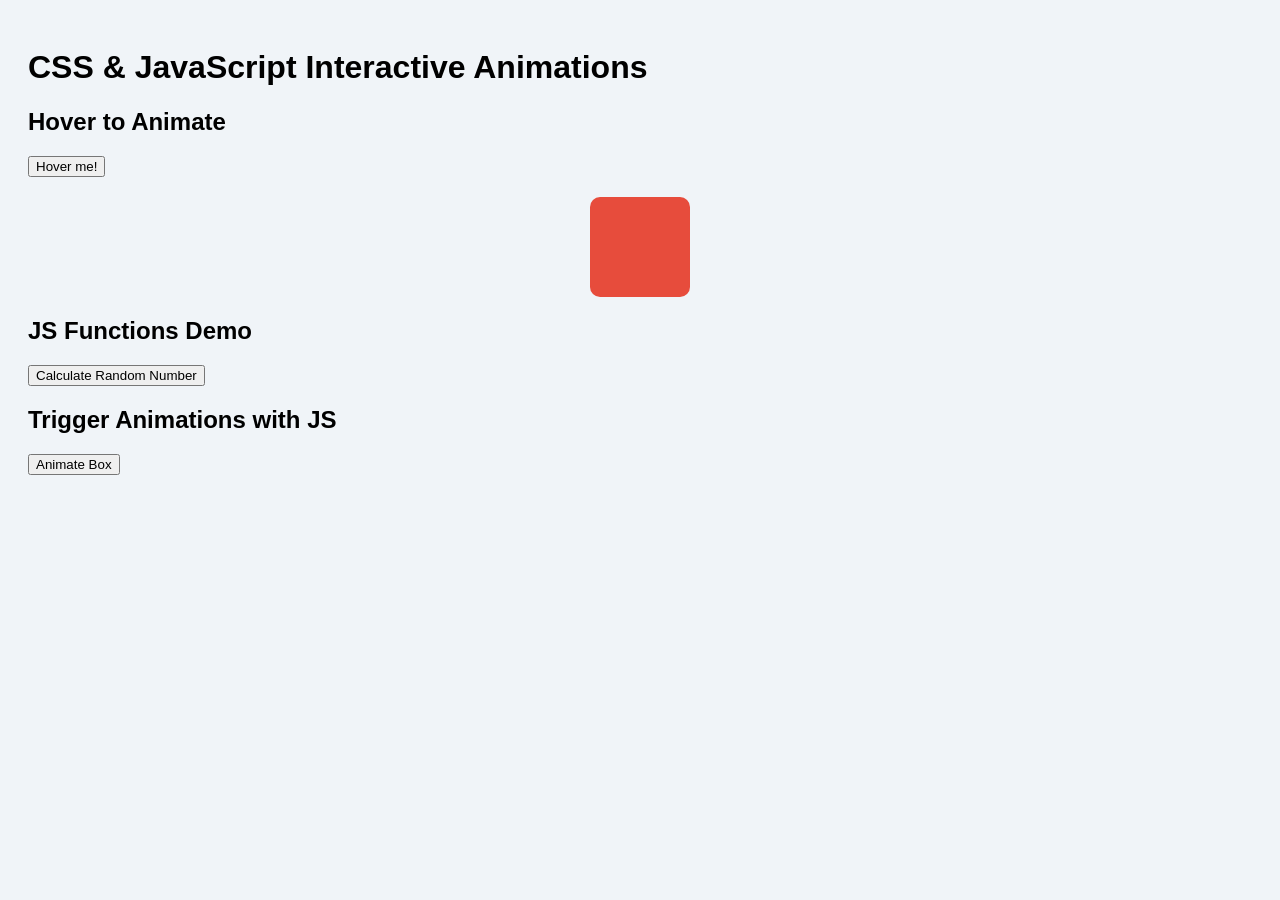
==== index.html @ e80124d9 "Create index.html" ====
<!DOCTYPE html>
<html lang="en">
<head>
    <meta charset="UTF-8">
    <meta name="viewport" content="width=device-width, initial-scale=1.0">
    <title>Interactive Animations</title>
    <link rel="stylesheet" href="styles.css">
</head>
<body>
    <h1>CSS & JavaScript Interactive Animations</h1>

    <!-- Part 1: CSS Transitions -->
    <section id="transitions">
        <h2>Hover to Animate</h2>
        <button class="animate-btn">Hover me!</button>
        <div class="box"></div>
    </section>

    <!-- Part 2: JavaScript Functions -->
    <section id="js-functions">
        <h2>JS Functions Demo</h2>
        <button id="calcBtn">Calculate Random Number</button>
        <p id="calcResult"></p>
    </section>

    <!-- Part 3: Trigger CSS Animations with JS -->
    <section id="js-css">
        <h2>Trigger Animations with JS</h2>
        <button id="animateBoxBtn">Animate Box</button>
        <div class="animated-box"></div>
    </section>

    <script src="script.js"></script>
</body>
</html>
---- styles.css ----
/* ===== General Styles ===== */
body {
  font-family: Arial, sans-serif;
  background: #f0f4f8;
  padding: 20px;
}

.container {
  max-width: 700px;
  margin: auto;
  text-align: center;
}

/* ===== Button Hover ===== */
.btn {
  padding: 12px 25px;
  border: none;
  border-radius: 8px;
  background-color: #4a90e2;
  color: white;
  font-size: 16px;
  cursor: pointer;
  transition: transform 0.3s ease, background-color 0.3s ease;
}

.btn:hover {
  background-color: #357ab8;
  transform: scale(1.1);
}

/* =====Box Animation===== */
.box {
  width: 100px;
  height: 100px;
  background-color: #e74c3c;
  margin: 20px auto;
  border-radius: 10px;
  transition: transform 0.5s ease, background-color 0.5s ease;
}

.box.animate {
  transform: translateY(-50px) rotate(20deg);
  background-color: #27ae60;
}

/* =====Card Flip Animation ===== */
.card {
  width: 150px;
  height: 200px;
  perspective: 1000px;
  margin: 20px auto;
  cursor: pointer;
}

.card-front,
.card-back {
  width: 100%;
  height: 100%;
  border-radius: 10px;
  position: absolute;
  backface-visibility: hidden;
  display: flex;
  align-items: center;
  justify-content: center;
  font-size: 20px;
  color: white;
}

.card-front {
  background-color: #4a90e2;
}

.card-back {
  background-color: #f39c12;
  transform: rotateY(180deg);
}

.card.flipped .card-front {
  transform: rotateY(180deg);
}

.card.flipped .card-back {
  transform: rotateY(0deg);
}

.card,
.card div {
  transition: transform 0.6s ease;
}
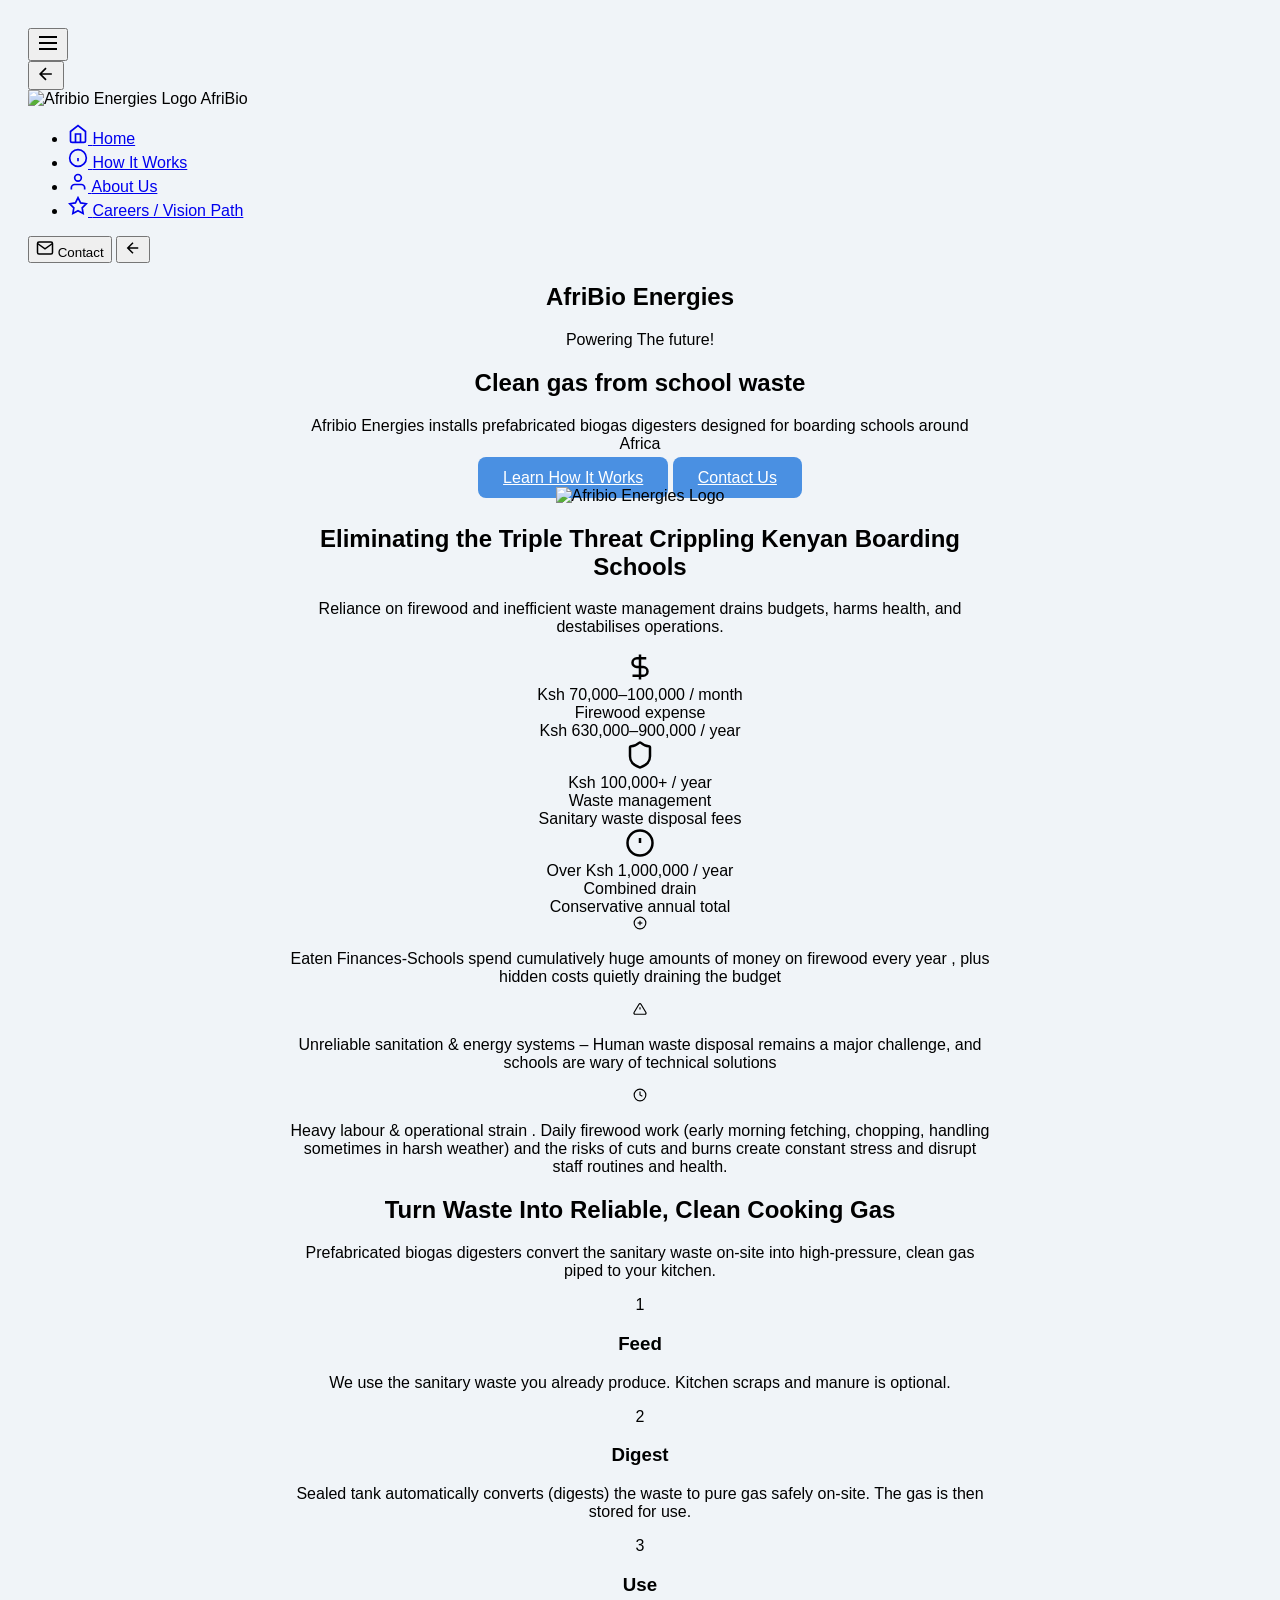
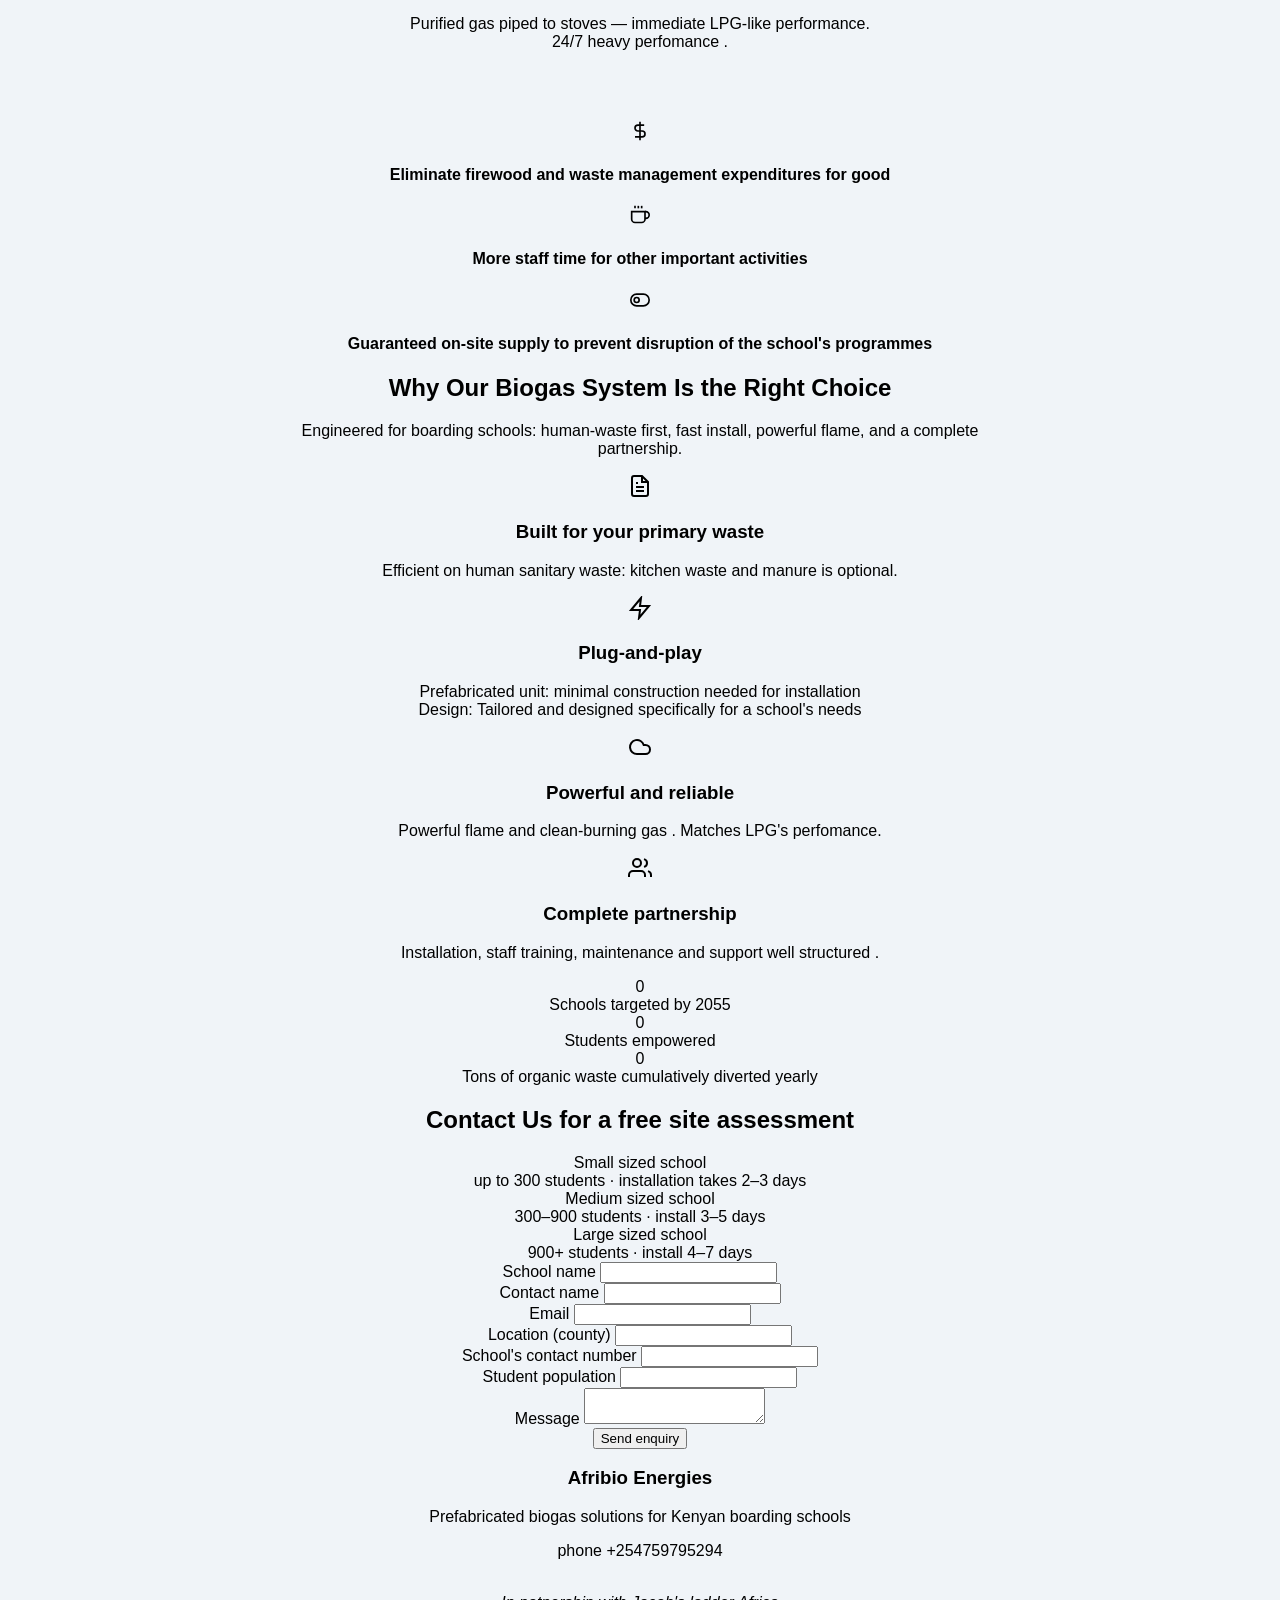
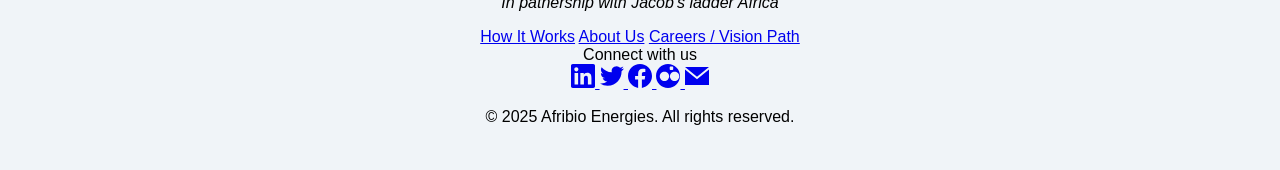
==== commit cc342d9e: "Create index.html index file" ====
--- a/index.html
+++ b/index.html
@@ -3,33 +3,522 @@
 <head>
     <meta charset="UTF-8">
     <meta name="viewport" content="width=device-width, initial-scale=1.0">
-    <title>Interactive Animations</title>
+    <title>Afribio Energies - Clean Gas from School Waste</title>
+    <link rel="preconnect" href="https://fonts.googleapis.com">
+    <link rel="preconnect" href="https://fonts.gstatic.com" crossorigin>
+    <link href="https://fonts.googleapis.com/css2?family=Inter:wght@400;500;600;700&display=swap" rel="stylesheet">
     <link rel="stylesheet" href="styles.css">
 </head>
 <body>
-    <h1>CSS & JavaScript Interactive Animations</h1>
-
-    <!-- Part 1: CSS Transitions -->
-    <section id="transitions">
-        <h2>Hover to Animate</h2>
-        <button class="animate-btn">Hover me!</button>
-        <div class="box"></div>
-    </section>
-
-    <!-- Part 2: JavaScript Functions -->
-    <section id="js-functions">
-        <h2>JS Functions Demo</h2>
-        <button id="calcBtn">Calculate Random Number</button>
-        <p id="calcResult"></p>
-    </section>
-
-    <!-- Part 3: Trigger CSS Animations with JS -->
-    <section id="js-css">
-        <h2>Trigger Animations with JS</h2>
-        <button id="animateBoxBtn">Animate Box</button>
-        <div class="animated-box"></div>
-    </section>
+    <!-- Navigation Overlay (Mobile) -->
+    <div class="nav-overlay" id="navOverlay"></div>
+
+    <!-- Mobile Menu Toggle -->
+    <button class="mobile-menu-toggle" id="mobileMenuToggle" aria-label="Toggle navigation">
+        <svg viewBox="0 0 24 24" width="24" height="24" stroke="currentColor" stroke-width="2" fill="none">
+            <path d="M3 12h18M3 6h18M3 18h18"></path>
+        </svg>
+    </button>
+
+    <!-- Left Navigation -->
+    <nav class="nav-container" id="navContainer">
+        <div class="nav-brand">
+            <button class="nav-toggle" id="navToggle" aria-label="Toggle navigation" aria-expanded="true">
+                <svg viewBox="0 0 24 24" width="20" height="20" stroke="currentColor" stroke-width="2" fill="none">
+                    <path d="M19 12H5M12 19l-7-7 7-7"></path>
+                </svg>
+            </button>
+            <div class="nav-logo">
+                <span><img src="logo.png" alt="Afribio Energies Logo"></span>
+                <span>AfriBio</span>
+            </div>
+        </div>
+
+        <ul class="nav-menu" role="menubar">
+            <li class="nav-item" role="none">
+                <a href="index.html" class="nav-link" role="menuitem" data-tooltip="Home">
+                    <svg viewBox="0 0 24 24" width="20" height="20" stroke="currentColor" stroke-width="2" fill="none">
+                        <path d="M3 9l9-7 9 7v11a2 2 0 0 1-2 2H5a2 2 0 0 1-2-2z"></path>
+                        <polyline points="9 22 9 12 15 12 15 22"></polyline>
+                    </svg>
+                    <span>Home</span>
+                </a>
+            </li>
+            <li class="nav-item" role="none">
+                <a href="Howitworks.html" class="nav-link" role="menuitem" data-tooltip="How It Works">
+                    <svg viewBox="0 0 24 24" width="20" height="20" stroke="currentColor" stroke-width="2" fill="none">
+                        <circle cx="12" cy="12" r="10"></circle>
+                        <line x1="12" y1="16" x2="12" y2="12"></line>
+                        <line x1="12" y1="8" x2="12.01" y2="8"></line>
+                    </svg>
+                    <span>How It Works</span>
+                </a>
+            </li>
+            <li class="nav-item" role="none">
+                <a href="about.html" class="nav-link" role="menuitem" data-tooltip="About Us">
+                    <svg viewBox="0 0 24 24" width="20" height="20" stroke="currentColor" stroke-width="2" fill="none">
+                        <path d="M20 21v-2a4 4 0 0 0-4-4H8a4 4 0 0 0-4 4v2"></path>
+                        <circle cx="12" cy="7" r="4"></circle>
+                    </svg>
+                    <span>About Us</span>
+                </a>
+            </li>
+            <li class="nav-item" role="none">
+                <a href="careers.html" class="nav-link" role="menuitem" data-tooltip="Careers / Vision Path">
+                    <svg viewBox="0 0 24 24" width="20" height="20" stroke="currentColor" stroke-width="2" fill="none">
+                        <polygon points="12 2 15.09 8.26 22 9.27 17 14.14 18.18 21.02 12 17.77 5.82 21.02 7 14.14 2 9.27 8.91 8.26 12 2"></polygon>
+                    </svg>
+                    <span>Careers / Vision Path</span>
+                </a>
+            </li>
+        </ul>
+
+        <div class="nav-footer">
+            <button class="nav-contact" aria-label="Contact">
+                <svg viewBox="0 0 24 24" width="18" height="18" stroke="currentColor" stroke-width="2" fill="none">
+                    <path d="M4 4h16c1.1 0 2 .9 2 2v12c0 1.1-.9 2-2 2H4c-1.1 0-2-.9-2-2V6c0-1.1.9-2 2-2z"></path>
+                    <polyline points="22,6 12,13 2,6"></polyline>
+                </svg>
+                <span>Contact</span>
+            </button>
+            <button class="nav-collapse" id="navCollapse" aria-label="Collapse navigation">
+                <svg viewBox="0 0 24 24" width="18" height="18" stroke="currentColor" stroke-width="2" fill="none">
+                    <path d="M19 12H5M12 19l-7-7 7-7"></path>
+                </svg>
+            </button>
+        </div>
+    </nav>
+
+    <!-- Main Content -->
+    <main class="main-content" id="mainContent">
+        <!-- Hero Section -->
+        <section class="hero" id="hero">
+            <div class="container">
+                <div class="hero-content">
+                    <div class="hero-text">
+                        <h1>AfriBio Energies</h1>
+                        <p class="hero-subhead">Powering The future!</p>
+                        <h2>Clean gas from school waste</h2>
+                        <p class="hero-subhead">Afribio Energies installs prefabricated biogas digesters designed for boarding schools around Africa </p>
+                        <div class="cta-buttons">
+                            <a href="Howitworks.html" class="btn btn-primary">Learn How It Works</a>
+                            <a href="#contact" class="btn btn-secondary">Contact Us</a>
+                        </div>
+                    </div>
+                    <div class="hero-visual">
+                        <div class="hero-logo">
+                            <img src="logo.png" alt="Afribio Energies Logo">
+                        </div>
+                    </div>
+                </div>
+            </div>
+        </section>
+
+        <!-- Problem Section -->
+        <section class="problem" id="problem">
+            <div class="container">
+                <div class="section-header">
+                    <h1>Eliminating the Triple Threat Crippling Kenyan Boarding Schools</h1>
+                    <p class="section-lead">Reliance on firewood and inefficient waste management drains budgets, harms health, and destabilises operations.</p>
+                </div>
+
+                <div class="stats-grid">
+                    <div class="stat-card reveal">
+                        <div class="stat-icon">
+                            <svg viewBox="0 0 24 24" width="30" height="30" stroke="currentColor" stroke-width="2" fill="none">
+                                <path d="M12 2v20M17 5H9.5a3.5 3.5 0 0 0 0 7h5a3.5 3.5 0 0 1 0 7H6"></path>
+                            </svg>
+                        </div>
+                        <div class="stat-value">Ksh 70,000–100,000 / month</div>
+                        <div class="stat-label">Firewood expense</div>
+                        <div class="stat-support">Ksh 630,000–900,000 / year</div>
+                    </div>
+
+                    <div class="stat-card reveal">
+                        <div class="stat-icon">
+                            <svg viewBox="0 0 24 24" width="30" height="30" stroke="currentColor" stroke-width="2" fill="none">
+                                <path d="M20 13c0 5-3.5 7.5-7.66 8.95a1 1 0 0 1-.67-.01C7.5 20.5 4 18 4 13V6a1 1 0 0 1 1-1c2 0 4.5-1.2 6.24-2.72a1.17 1.17 0 0 1 1.52 0C14.51 3.81 17 5 19 5a1 1 0 0 1 1 1z"></path>
+                                <path d="M8 13h.01"></path>
+                                <path d="M12 13h.01"></path>
+                                <path d="M16 13h.01"></path>
+                            </svg>
+                        </div>
+                        <div class="stat-value">Ksh 100,000+ / year</div>
+                        <div class="stat-label">Waste management</div>
+                        <div class="stat-support">Sanitary waste disposal fees </div>
+                    </div>
+
+                    <div class="stat-card reveal">
+                        <div class="stat-icon">
+                            <svg viewBox="0 0 24 24" width="30" height="30" stroke="currentColor" stroke-width="2" fill="none">
+                                <circle cx="12" cy="12" r="10"></circle>
+                                <line x1="12" y1="8" x2="12" y2="12"></line>
+                                <line x1="12" y1="16" x2="12.01" y2="16"></line>
+                            </svg>
+                        </div>
+                        <div class="stat-value">Over Ksh 1,000,000 / year</div>
+                        <div class="stat-label">Combined drain</div>
+                        <div class="stat-support">Conservative annual total</div>
+                    </div>
+                </div>
+
+                <div class="problem-bullets">
+                    <div class="bullet-item reveal">
+                        <div class="bullet-icon">
+                            <svg viewBox="0 0 24 24" width="14" height="14" stroke="currentColor" stroke-width="2" fill="none">
+                                <circle cx="12" cy="12" r="10"></circle>
+                                <line x1="12" y1="8" x2="12" y2="16"></line>
+                                <line x1="8" y1="12" x2="16" y2="12"></line>
+                            </svg>
+                        </div>
+                        <p>Eaten Finances-Schools spend cumulatively huge amounts of money on firewood every year , plus hidden costs quietly draining the budget</p>
+                    </div>
+                    <div class="bullet-item reveal">
+                        <div class="bullet-icon">
+                            <svg viewBox="0 0 24 24" width="14" height="14" stroke="currentColor" stroke-width="2" fill="none">
+                                <path d="M10.29 3.86L1.82 18a2 2 0 0 0 1.71 3h16.94a2 2 0 0 0 1.71-3L13.71 3.86a2 2 0 0 0-3.42 0z"></path>
+                                <line x1="12" y1="9" x2="12" y2="13"></line>
+                                <line x1="12" y1="17" x2="12.01" y2="17"></line>
+                            </svg>
+                        </div>
+                        <p>Unreliable sanitation & energy systems – Human waste disposal remains a major challenge, and schools are wary of technical solutions </p>
+                    </div>
+                    <div class="bullet-item reveal">
+                        <div class="bullet-icon">
+                            <svg viewBox="0 0 24 24" width="14" height="14" stroke="currentColor" stroke-width="2" fill="none">
+                                <circle cx="12" cy="12" r="10"></circle>
+                                <polyline points="12 6 12 12 16 14"></polyline>
+                            </svg>
+                        </div>
+                        <p>Heavy labour & operational strain . Daily firewood work (early morning fetching, chopping, handling sometimes in harsh weather) and the risks of cuts and burns create constant stress and disrupt staff routines and health.</p>
+                    </div>
+                </div>
+            </div>
+        </section>
+
+        <!-- Solution Section -->
+        <section class="solution" id="solution">
+            <div class="container">
+                <div class="section-header">
+                    <h2>Turn Waste Into Reliable, Clean Cooking Gas</h2>
+                    <p class="section-lead">Prefabricated biogas digesters convert the sanitary waste on-site into high‑pressure, clean gas piped to your kitchen.</p>
+                </div>
+
+                <div class="steps-grid">
+                    <div class="step-card reveal">
+                        <div class="step-number">1</div>
+                        <h3 class="step-title">Feed</h3>
+                        <p>We use the sanitary waste you already produce. Kitchen scraps and manure is optional.</p>
+                    </div>
+
+                    <div class="step-card reveal">
+                        <div class="step-number">2</div>
+                        <h3 class="step-title">Digest</h3>
+                        <p>Sealed tank automatically converts (digests) the waste to pure gas safely on-site. The gas is then stored for use.</p>
+                    </div>
+
+                    <div class="step-card reveal">
+                        <div class="step-number">3</div>
+                        <h3 class="step-title">Use</h3>
+                        <p>Purified gas piped to stoves — immediate LPG-like performance. <br> 24/7 heavy perfomance .</p>
+                    </div>
+                </div>
+                <br><br><br>
+                <div class="features-grid">
+                    <div class="feature-card reveal">
+                        <div class="feature-icon">
+                            <svg viewBox="0 0 24 24" width="20" height="20" stroke="currentColor" stroke-width="2" fill="none">
+                                <line x1="12" y1="1" x2="12" y2="23"></line>
+                                <path d="M17 5H9.5a3.5 3.5 0 0 0 0 7h5a3.5 3.5 0 0 1 0 7H6"></path>
+                            </svg>
+                        </div>
+                        <h4>Eliminate firewood and waste management expenditures for good</h4>
+                    </div>
+
+                    <div class="feature-card reveal">
+                        <div class="feature-icon">
+                            <svg viewBox="0 0 24 24" width="20" height="20" stroke="currentColor" stroke-width="2" fill="none">
+                                <path d="M18 8h1a4 4 0 0 1 0 8h-1"></path>
+                                <path d="M2 8h16v9a4 4 0 0 1-4 4H6a4 4 0 0 1-4-4V8z"></path>
+                                <line x1="6" y1="1" x2="6" y2="4"></line>
+                                <line x1="10" y1="1" x2="10" y2="4"></line>
+                                <line x1="14" y1="1" x2="14" y2="4"></line>
+                            </svg>
+                        </div>
+                        <h4>More staff time for other important activities </h4>
+                    </div>
+
+                    <div class="feature-card reveal">
+                        <div class="feature-icon">
+                            <svg viewBox="0 0 24 24" width="20" height="20" stroke="currentColor" stroke-width="2" fill="none">
+                                <rect x="1" y="5" width="22" height="14" rx="7" ry="7"></rect>
+                                <circle cx="8" cy="12" r="3"></circle>
+                            </svg>
+                        </div>
+                        <h4>Guaranteed on‑site supply to prevent disruption of the school's programmes</h4>
+                    </div>
+                </div>
+            </div>
+        </section>
+
+        <!-- Why It Matters Section -->
+        <section class="why" id="why">
+            <div class="container">
+                <div class="section-header">
+                    <h2>Why Our Biogas System Is the Right Choice</h2>
+                    <p class="section-lead">Engineered for boarding schools: human-waste first, fast install, powerful flame, and a complete partnership.</p>
+                </div>
+
+                <div class="differentiators-grid">
+                    <div class="diff-card reveal">
+                        <div class="diff-icon">
+                            <svg viewBox="0 0 24 24" width="24" height="24" stroke="currentColor" stroke-width="2" fill="none">
+                                <path d="M14 2H6a2 2 0 0 0-2 2v16a2 2 0 0 0 2 2h12a2 2 0 0 0 2-2V8z"></path>
+                                <polyline points="14 2 14 8 20 8"></polyline>
+                                <line x1="16" y1="13" x2="8" y2="13"></line>
+                                <line x1="16" y1="17" x2="8" y2="17"></line>
+                                <polyline points="10 9 9 9 8 9"></polyline>
+                            </svg>
+                        </div>
+                        <h3 class="diff-title">Built for your primary waste</h3>
+                        <p>Efficient on human sanitary waste: kitchen waste and manure is optional.</p>
+                    </div>
+
+                    <div class="diff-card reveal">
+                        <div class="diff-icon">
+                            <svg viewBox="0 0 24 24" width="24" height="24" stroke="currentColor" stroke-width="2" fill="none">
+                                <polygon points="13 2 3 14 12 14 11 22 21 10 12 10 13 2"></polygon>
+                            </svg>
+                        </div>
+                        <h3 class="diff-title">Plug‑and‑play</h3>
+                        <p>Prefabricated unit: minimal construction needed for installation <br> Design: Tailored and designed specifically for a school's needs</p>
+                    </div>
+
+                    <div class="diff-card reveal">
+                        <div class="diff-icon">
+                            <svg viewBox="0 0 24 24" width="24" height="24" stroke="currentColor" stroke-width="2" fill="none">
+                                <path d="M17.5 19H9a7 7 0 1 1 6.71-9h1.79a4.5 4.5 0 1 1 0 9z"></path>
+                            </svg>
+                        </div>
+                        <h3 class="diff-title">Powerful and reliable</h3>
+                        <p>Powerful flame and clean-burning gas . Matches LPG's perfomance.</p>
+                    </div>
+
+                    <div class="diff-card reveal">
+                        <div class="diff-icon">
+                            <svg viewBox="0 0 24 24" width="24" height="24" stroke="currentColor" stroke-width="2" fill="none">
+                                <path d="M17 21v-2a4 4 0 0 0-4-4H5a4 4 0 0 0-4 4v2"></path>
+                                <circle cx="9" cy="7" r="4"></circle>
+                                <path d="M23 21v-2a4 4 0 0 0-3-3.87"></path>
+                                <path d="M16 3.13a4 4 0 0 1 0 7.75"></path>
+                            </svg>
+                        </div>
+                        <h3 class="diff-title">Complete partnership</h3>
+                        <p>Installation, staff training, maintenance and support well structured .</p>
+                    </div>
+                </div>
+
+                <div class="counters">
+                    <div class="counter-item reveal">
+                        <div class="counter-value" data-target="1200">0</div>
+                        <div class="counter-label">Schools targeted by 2055 </div>
+                    </div>
+                    <div class="counter-item reveal">
+                        <div class="counter-value" data-target="1800000">0</div>
+                        <div class="counter-label">Students empowered</div>
+                    </div>
+                    <div class="counter-item reveal">
+                        <div class="counter-value" data-target="2000">0</div>
+                        <div class="counter-label">Tons of organic waste cumulatively diverted yearly </div>
+                    </div>
+                </div>
+            </div>
+        </section>
+
+        <div class="divider"></div>
+        <!-- Contact Section -->
+        <section class="contact" id="contact">
+            <div class="container">
+                <div class="section-header">
+                    <h2>Contact Us for a free site assessment</h2>
+                </div>
+
+                <div class="packages">
+                    <div class="package-item">
+                        <div class="package-size">Small sized school</div>
+                        <div class="package-desc">up to 300 students · installation takes 2–3 days</div>
+                    </div>
+                    <div class="package-item">
+                        <div class="package-size">Medium sized school</div>
+                        <div class="package-desc">300–900 students · install 3–5 days</div>
+                    </div>
+                    <div class="package-item">
+                        <div class="package-size">Large sized school</div>
+                        <div class="package-desc">900+ students · install 4–7 days</div>
+                    </div>
+                </div>
+                
+                <form class="contact-form" id="contactForm">
+                    <div class="form-group">
+                        <label for="schoolName" class="form-label">School name</label>
+                        <input type="text" id="schoolName" name="schoolName" class="form-input" required>
+                    </div>
+
+                    <div class="form-group">
+                        <label for="contactName" class="form-label">Contact name</label>
+                        <input type="text" id="contactName" name="contactName" class="form-input" required>
+                    </div>
+
+                    <div class="form-group">
+                        <label for="email" class="form-label">Email</label>
+                        <input type="email" id="email" name="email" class="form-input" required>
+                    </div>
+
+                    <div class="form-group">
+                        <label for="location" class="form-label">Location (county)</label>
+                        <input type="text" id="location" name="location" class="form-input" required>
+                    </div>
+
+                    <div class="form-group">
+                        <label for="contactNumber" class="form-label">School's contact number</label>
+                        <input type="tel" id="contactNumber" name="contactNumber" class="form-input" required>
+                    </div>
+
+                    <div class="form-group">
+                        <label for="studentPopulation" class="form-label">Student population</label>
+                        <input type="number" id="studentPopulation" name="studentPopulation" class="form-input" required>
+                    </div>
+
+                    <div class="form-group">
+                        <label for="message" class="form-label">Message</label>
+                        <textarea id="message" name="message" class="form-input form-textarea"></textarea>
+                    </div>
+
+                    <button type="submit" class="form-submit">Send enquiry</button>
+                </form>
+            </div>
+        </section>
+
+        <!-- Footer -->
+        <footer class="footer">
+            <div class="container">
+                <div class="footer-content">
+                    <div class="footer-brand">
+                        <h3>Afribio Energies</h3>
+                        <p class="footer-tagline">Prefabricated biogas solutions for Kenyan boarding schools</p>
+                        <P>
+                        <p class="footer-tagline">phone +254759795294</p>
+                        <P>
+                          <br>
+                          <i> In patnership with Jacob's ladder Africa </i>
+                        </P>
+                    </div>
+                    <div class="footer-links">
+                        <a href="Howitworksi.html">How It Works</a>
+                        <a href="about.html">About Us</a>
+                        <a href="careers.html">Careers / Vision Path</a>
+                    </div>
+                </div>
+                
+                <!-- Social Media Links -->
+                <div class="social-media">
+                    <div class="social-label">Connect with us</div>
+                    <div class="social-icons">
+                        <a href="https://www.linkedin.com/company/afribio-energies/" aria-label="LinkedIn">
+                            <svg viewBox="0 0 24 24" width="24" height="24" fill="currentColor">
+                                <path d="M20.447 20.452h-3.554v-5.569c0-1.328-.027-3.037-1.852-3.037-1.853 0-2.136 1.445-2.136 2.939v5.667H9.351V9h3.414v1.561h.046c.477-.9 1.637-1.85 3.37-1.85 3.601 0 4.267 2.37 4.267 5.455v6.286zM5.337 7.433c-1.144 0-2.063-.926-2.063-2.065 0-1.138.92-2.063 2.063-2.063 1.14 0 2.064.925 2.064 2.063 0 1.139-.925 2.065-2.064 2.065zm1.782 13.019H3.555V9h3.564v11.452zM22.225 0H1.771C.792 0 0 .774 0 1.729v20.542C0 23.227.792 24 1.771 24h20.451C23.2 24 24 23.227 24 22.271V1.729C24 .774 23.2 0 22.222 0h.003z"/>
+                            </svg>
+                        </a>
+                        <a href="https://x.com/job_l_er?t=tIURnuhjNv3Cgsm7vOuisg&s=08" aria-label="Twitter">
+                            <svg viewBox="0 0 24 24" width="24" height="24" fill="currentColor">
+                                <path d="M23.953 4.57a10 10 0 01-2.825.775 4.958 4.958 0 002.163-2.723c-.951.555-2.005.959-3.127 1.184a4.92 4.92 0 00-8.384 4.482C7.69 8.095 4.067 6.13 1.64 3.162a4.822 4.822 0 00-.666 2.475c0 1.71.87 3.213 2.188 4.096a4.904 4.904 0 01-2.228-.616v.06a4.923 4.923 0 003.946 4.827 4.996 4.996 0 01-2.212.085 4.936 4.936 0 004.604 3.417 9.867 9.867 0 01-6.102 2.105c-.39 0-.779-.023-1.17-.067a13.995 13.995 0 007.557 2.209c9.053 0 13.998-7.496 13.998-13.985 0-.21 0-.42-.015-.63A9.935 9.935 0 0024 4.59z"/>
+                            </svg>
+                        </a>
+                        <a href="https://www.facebook.com/share/1BaXHQm7Tu/" aria-label="Facebook">
+                            <svg viewBox="0 0 24 24" width="24" height="24" fill="currentColor">
+                                <path d="M24 12.073c0-6.627-5.373-12-12-12s-12 5.373-12 12c0 5.99 4.388 10.954 10.125 11.854v-8.385H7.078v-3.47h3.047V9.43c0-3.007 1.792-4.669 4.533-4.669 1.312 0 2.686.235 2.686.235v2.953H15.83c-1.491 0-1.956.925-1.956 1.874v2.25h3.328l-.532 3.47h-2.796v8.385C19.612 23.027 24 18.062 24 12.073z"/>
+                            </svg>
+                        </a>
+                        <a href="https://www.instagram.com/afribio.energies?igsh=MWFjNnhhb20zMXl5eg==" aria-label="Instagram">
+                            <svg viewBox="0 0 24 24" width="24" height="24" fill="currentColor">
+                                <path d="M12.017 0C5.396 0 .029 5.367.029 11.987c0 6.62 5.367 11.987 11.988 11.987s11.987-5.367 11.987-11.987C24.014 5.367 18.647.001 12.017.001zM8.449 16.988c-1.297 0-2.448-.49-3.323-1.297C4.25 14.816 3.76 13.665 3.76 12.368s.49-2.448 1.366-3.323c.875-.807 2.026-1.297 3.323-1.297s2.448.49 3.323 1.297c.875.875 1.366 2.026 1.366 3.323s-.491 2.448-1.366 3.323c-.875.807-2.026 1.297-3.323 1.297zm8.062-10.966h-2.107c-.389 0-.7-.311-.7-.7V3.215c0-.389.311-.7.7-.7h2.107c.389 0 .7.311.7.7v2.107c0 .389-.311.7-.7.7zm2.107 10.966c-1.297 0-2.448-.49-3.323-1.297-.875-.875-1.366-2.026-1.366-3.323s.49-2.448 1.366-3.323c.875-.807 2.026-1.297 3.323-1.297s2.448.49 3.323 1.297c.875.875 1.366 2.026 1.366 3.323s-.49 2.448-1.366 3.323c-.875.807-2.026 1.297-3.323 1.297z"/>
+                            </svg>
+                        </a>
+                        <a href="biogreen.p@outlook.com" aria-label="Email">
+                            <svg viewBox="0 0 24 24" width="24" height="24" fill="currentColor">
+                                <path d="M12 12.713l-11.985-9.713h23.97l-11.985 9.713zm0 2.574l-12-9.725v15.438h24v-15.438l-12 9.725z"/>
+                            </svg>
+                        </a>
+                    </div>
+                </div>
+                
+                <div class="footer-bottom">
+                    <p>&copy; 2025 Afribio Energies. All rights reserved.</p>
+                </div>
+            </div>
+        </footer>
+    </main>
 
     <script src="script.js"></script>
+    <script>
+    // Add this JavaScript to your page
+    document.getElementById('contactForm').addEventListener('submit', async function(e) {
+        e.preventDefault();
+        
+        console.log('✅ Form submission started'); // Debug line
+        
+        // Get form data - FIXED: Removed duplicate contactName
+        const formData = {
+            schoolName: document.getElementById('schoolName').value,
+            contactName: document.getElementById('contactName').value,
+            email: document.getElementById('email').value,
+            location: document.getElementById('location').value,
+            contactNumber: document.getElementById('contactNumber').value,
+            studentPopulation: parseInt(document.getElementById('studentPopulation').value),
+            message: document.getElementById('message').value
+        };
+
+        console.log('📝 Form data:', formData); // Debug line
+
+        const submitButton = document.querySelector('.form-submit');
+        const originalText = submitButton.textContent;
+        
+        try {
+            // Show loading state
+            submitButton.textContent = 'Sending...';
+            submitButton.disabled = true;
+
+            console.log('🔄 Sending to backend...'); // Debug line
+
+            // Send to backend
+            const response = await fetch('http://localhost:3001/submit-enquiry', {
+                method: 'POST',
+                headers: {
+                    'Content-Type': 'application/json',
+                },
+                body: JSON.stringify(formData)
+            });
+
+            console.log('✅ Response status:', response.status); // Debug line
+
+            const result = await response.json();
+            console.log('📨 Result:', result); // Debug line
+
+            if (result.success) {
+                alert('Enquiry submitted successfully!');
+                document.getElementById('contactForm').reset();
+            } else {
+                alert('Error: ' + result.message);
+            }
+        } catch (error) {
+            console.error('❌ Network error details:', error);
+            alert('Network error. Please try again.');
+        } finally {
+            // Reset button
+            submitButton.textContent = originalText;
+            submitButton.disabled = false;
+        }
+    });
+</script>
 </body>
 </html>
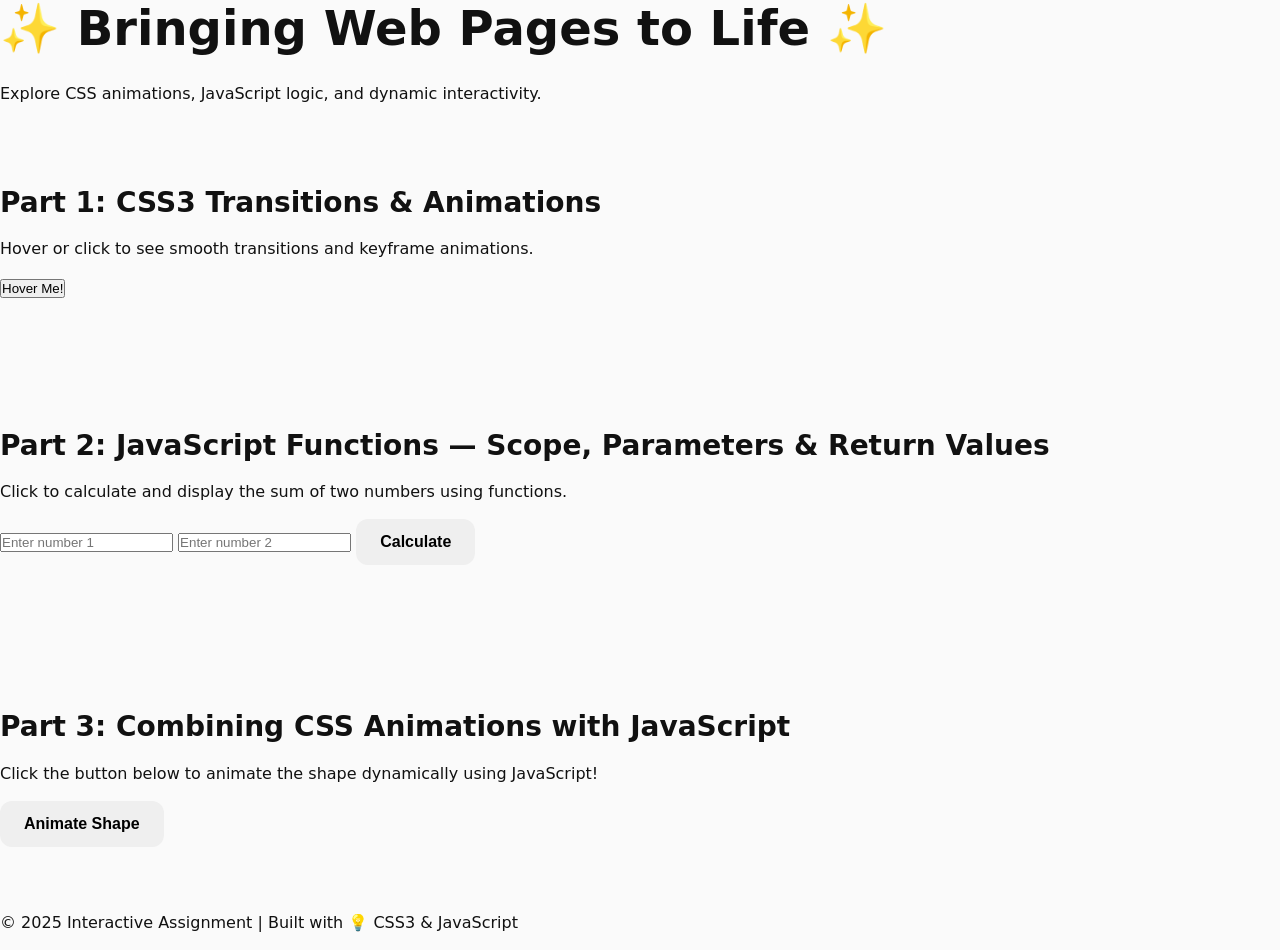
==== commit cd8c519a: "Create index.html" ====
--- a/index.html
+++ b/index.html
@@ -1,524 +1,58 @@
 <!DOCTYPE html>
 <html lang="en">
 <head>
-    <meta charset="UTF-8">
-    <meta name="viewport" content="width=device-width, initial-scale=1.0">
-    <title>Afribio Energies - Clean Gas from School Waste</title>
-    <link rel="preconnect" href="https://fonts.googleapis.com">
-    <link rel="preconnect" href="https://fonts.gstatic.com" crossorigin>
-    <link href="https://fonts.googleapis.com/css2?family=Inter:wght@400;500;600;700&display=swap" rel="stylesheet">
-    <link rel="stylesheet" href="styles.css">
+  <meta charset="UTF-8" />
+  <meta name="viewport" content="width=device-width, initial-scale=1.0" />
+  <title>Bringing Web Pages to Life with CSS & JavaScript</title>
+  <link rel="stylesheet" href="styles.css" />
 </head>
 <body>
-    <!-- Navigation Overlay (Mobile) -->
-    <div class="nav-overlay" id="navOverlay"></div>
+  <header>
+    <h1>✨ Bringing Web Pages to Life ✨</h1>
+    <p>Explore CSS animations, JavaScript logic, and dynamic interactivity.</p>
+  </header>
 
-    <!-- Mobile Menu Toggle -->
-    <button class="mobile-menu-toggle" id="mobileMenuToggle" aria-label="Toggle navigation">
-        <svg viewBox="0 0 24 24" width="24" height="24" stroke="currentColor" stroke-width="2" fill="none">
-            <path d="M3 12h18M3 6h18M3 18h18"></path>
-        </svg>
-    </button>
+  <main>
+    <!-- PART 1: CSS Transitions & Animations -->
+    <section id="part1" class="section">
+      <h2>Part 1: CSS3 Transitions & Animations</h2>
+      <p>Hover or click to see smooth transitions and keyframe animations.</p>
 
-    <!-- Left Navigation -->
-    <nav class="nav-container" id="navContainer">
-        <div class="nav-brand">
-            <button class="nav-toggle" id="navToggle" aria-label="Toggle navigation" aria-expanded="true">
-                <svg viewBox="0 0 24 24" width="20" height="20" stroke="currentColor" stroke-width="2" fill="none">
-                    <path d="M19 12H5M12 19l-7-7 7-7"></path>
-                </svg>
-            </button>
-            <div class="nav-logo">
-                <span><img src="logo.png" alt="Afribio Energies Logo"></span>
-                <span>AfriBio</span>
-            </div>
-        </div>
+      <div class="animation-demo">
+        <button class="animated-btn">Hover Me!</button>
+        <div class="box"></div>
+      </div>
+    </section>
 
-        <ul class="nav-menu" role="menubar">
-            <li class="nav-item" role="none">
-                <a href="index.html" class="nav-link" role="menuitem" data-tooltip="Home">
-                    <svg viewBox="0 0 24 24" width="20" height="20" stroke="currentColor" stroke-width="2" fill="none">
-                        <path d="M3 9l9-7 9 7v11a2 2 0 0 1-2 2H5a2 2 0 0 1-2-2z"></path>
-                        <polyline points="9 22 9 12 15 12 15 22"></polyline>
-                    </svg>
-                    <span>Home</span>
-                </a>
-            </li>
-            <li class="nav-item" role="none">
-                <a href="Howitworks.html" class="nav-link" role="menuitem" data-tooltip="How It Works">
-                    <svg viewBox="0 0 24 24" width="20" height="20" stroke="currentColor" stroke-width="2" fill="none">
-                        <circle cx="12" cy="12" r="10"></circle>
-                        <line x1="12" y1="16" x2="12" y2="12"></line>
-                        <line x1="12" y1="8" x2="12.01" y2="8"></line>
-                    </svg>
-                    <span>How It Works</span>
-                </a>
-            </li>
-            <li class="nav-item" role="none">
-                <a href="about.html" class="nav-link" role="menuitem" data-tooltip="About Us">
-                    <svg viewBox="0 0 24 24" width="20" height="20" stroke="currentColor" stroke-width="2" fill="none">
-                        <path d="M20 21v-2a4 4 0 0 0-4-4H8a4 4 0 0 0-4 4v2"></path>
-                        <circle cx="12" cy="7" r="4"></circle>
-                    </svg>
-                    <span>About Us</span>
-                </a>
-            </li>
-            <li class="nav-item" role="none">
-                <a href="careers.html" class="nav-link" role="menuitem" data-tooltip="Careers / Vision Path">
-                    <svg viewBox="0 0 24 24" width="20" height="20" stroke="currentColor" stroke-width="2" fill="none">
-                        <polygon points="12 2 15.09 8.26 22 9.27 17 14.14 18.18 21.02 12 17.77 5.82 21.02 7 14.14 2 9.27 8.91 8.26 12 2"></polygon>
-                    </svg>
-                    <span>Careers / Vision Path</span>
-                </a>
-            </li>
-        </ul>
+    <!-- PART 2: JavaScript Functions -->
+    <section id="part2" class="section">
+      <h2>Part 2: JavaScript Functions — Scope, Parameters & Return Values</h2>
+      <p>Click to calculate and display the sum of two numbers using functions.</p>
 
-        <div class="nav-footer">
-            <button class="nav-contact" aria-label="Contact">
-                <svg viewBox="0 0 24 24" width="18" height="18" stroke="currentColor" stroke-width="2" fill="none">
-                    <path d="M4 4h16c1.1 0 2 .9 2 2v12c0 1.1-.9 2-2 2H4c-1.1 0-2-.9-2-2V6c0-1.1.9-2 2-2z"></path>
-                    <polyline points="22,6 12,13 2,6"></polyline>
-                </svg>
-                <span>Contact</span>
-            </button>
-            <button class="nav-collapse" id="navCollapse" aria-label="Collapse navigation">
-                <svg viewBox="0 0 24 24" width="18" height="18" stroke="currentColor" stroke-width="2" fill="none">
-                    <path d="M19 12H5M12 19l-7-7 7-7"></path>
-                </svg>
-            </button>
-        </div>
-    </nav>
+      <div class="function-demo">
+        <input type="number" id="num1" placeholder="Enter number 1" />
+        <input type="number" id="num2" placeholder="Enter number 2" />
+        <button id="calcBtn" class="btn">Calculate</button>
+        <p id="result" class="result"></p>
+      </div>
+    </section>
 
-    <!-- Main Content -->
-    <main class="main-content" id="mainContent">
-        <!-- Hero Section -->
-        <section class="hero" id="hero">
-            <div class="container">
-                <div class="hero-content">
-                    <div class="hero-text">
-                        <h1>AfriBio Energies</h1>
-                        <p class="hero-subhead">Powering The future!</p>
-                        <h2>Clean gas from school waste</h2>
-                        <p class="hero-subhead">Afribio Energies installs prefabricated biogas digesters designed for boarding schools around Africa </p>
-                        <div class="cta-buttons">
-                            <a href="Howitworks.html" class="btn btn-primary">Learn How It Works</a>
-                            <a href="#contact" class="btn btn-secondary">Contact Us</a>
-                        </div>
-                    </div>
-                    <div class="hero-visual">
-                        <div class="hero-logo">
-                            <img src="logo.png" alt="Afribio Energies Logo">
-                        </div>
-                    </div>
-                </div>
-            </div>
-        </section>
+    <!-- PART 3: Combining CSS & JavaScript -->
+    <section id="part3" class="section">
+      <h2>Part 3: Combining CSS Animations with JavaScript</h2>
+      <p>Click the button below to animate the shape dynamically using JavaScript!</p>
 
-        <!-- Problem Section -->
-        <section class="problem" id="problem">
-            <div class="container">
-                <div class="section-header">
-                    <h1>Eliminating the Triple Threat Crippling Kenyan Boarding Schools</h1>
-                    <p class="section-lead">Reliance on firewood and inefficient waste management drains budgets, harms health, and destabilises operations.</p>
-                </div>
+      <div class="animation-trigger">
+        <div id="shape" class="shape"></div>
+        <button id="animateBtn" class="btn">Animate Shape</button>
+      </div>
+    </section>
+  </main>
 
-                <div class="stats-grid">
-                    <div class="stat-card reveal">
-                        <div class="stat-icon">
-                            <svg viewBox="0 0 24 24" width="30" height="30" stroke="currentColor" stroke-width="2" fill="none">
-                                <path d="M12 2v20M17 5H9.5a3.5 3.5 0 0 0 0 7h5a3.5 3.5 0 0 1 0 7H6"></path>
-                            </svg>
-                        </div>
-                        <div class="stat-value">Ksh 70,000–100,000 / month</div>
-                        <div class="stat-label">Firewood expense</div>
-                        <div class="stat-support">Ksh 630,000–900,000 / year</div>
-                    </div>
+  <footer>
+    <p>© 2025 Interactive Assignment | Built with 💡 CSS3 & JavaScript</p>
+  </footer>
 
-                    <div class="stat-card reveal">
-                        <div class="stat-icon">
-                            <svg viewBox="0 0 24 24" width="30" height="30" stroke="currentColor" stroke-width="2" fill="none">
-                                <path d="M20 13c0 5-3.5 7.5-7.66 8.95a1 1 0 0 1-.67-.01C7.5 20.5 4 18 4 13V6a1 1 0 0 1 1-1c2 0 4.5-1.2 6.24-2.72a1.17 1.17 0 0 1 1.52 0C14.51 3.81 17 5 19 5a1 1 0 0 1 1 1z"></path>
-                                <path d="M8 13h.01"></path>
-                                <path d="M12 13h.01"></path>
-                                <path d="M16 13h.01"></path>
-                            </svg>
-                        </div>
-                        <div class="stat-value">Ksh 100,000+ / year</div>
-                        <div class="stat-label">Waste management</div>
-                        <div class="stat-support">Sanitary waste disposal fees </div>
-                    </div>
-
-                    <div class="stat-card reveal">
-                        <div class="stat-icon">
-                            <svg viewBox="0 0 24 24" width="30" height="30" stroke="currentColor" stroke-width="2" fill="none">
-                                <circle cx="12" cy="12" r="10"></circle>
-                                <line x1="12" y1="8" x2="12" y2="12"></line>
-                                <line x1="12" y1="16" x2="12.01" y2="16"></line>
-                            </svg>
-                        </div>
-                        <div class="stat-value">Over Ksh 1,000,000 / year</div>
-                        <div class="stat-label">Combined drain</div>
-                        <div class="stat-support">Conservative annual total</div>
-                    </div>
-                </div>
-
-                <div class="problem-bullets">
-                    <div class="bullet-item reveal">
-                        <div class="bullet-icon">
-                            <svg viewBox="0 0 24 24" width="14" height="14" stroke="currentColor" stroke-width="2" fill="none">
-                                <circle cx="12" cy="12" r="10"></circle>
-                                <line x1="12" y1="8" x2="12" y2="16"></line>
-                                <line x1="8" y1="12" x2="16" y2="12"></line>
-                            </svg>
-                        </div>
-                        <p>Eaten Finances-Schools spend cumulatively huge amounts of money on firewood every year , plus hidden costs quietly draining the budget</p>
-                    </div>
-                    <div class="bullet-item reveal">
-                        <div class="bullet-icon">
-                            <svg viewBox="0 0 24 24" width="14" height="14" stroke="currentColor" stroke-width="2" fill="none">
-                                <path d="M10.29 3.86L1.82 18a2 2 0 0 0 1.71 3h16.94a2 2 0 0 0 1.71-3L13.71 3.86a2 2 0 0 0-3.42 0z"></path>
-                                <line x1="12" y1="9" x2="12" y2="13"></line>
-                                <line x1="12" y1="17" x2="12.01" y2="17"></line>
-                            </svg>
-                        </div>
-                        <p>Unreliable sanitation & energy systems – Human waste disposal remains a major challenge, and schools are wary of technical solutions </p>
-                    </div>
-                    <div class="bullet-item reveal">
-                        <div class="bullet-icon">
-                            <svg viewBox="0 0 24 24" width="14" height="14" stroke="currentColor" stroke-width="2" fill="none">
-                                <circle cx="12" cy="12" r="10"></circle>
-                                <polyline points="12 6 12 12 16 14"></polyline>
-                            </svg>
-                        </div>
-                        <p>Heavy labour & operational strain . Daily firewood work (early morning fetching, chopping, handling sometimes in harsh weather) and the risks of cuts and burns create constant stress and disrupt staff routines and health.</p>
-                    </div>
-                </div>
-            </div>
-        </section>
-
-        <!-- Solution Section -->
-        <section class="solution" id="solution">
-            <div class="container">
-                <div class="section-header">
-                    <h2>Turn Waste Into Reliable, Clean Cooking Gas</h2>
-                    <p class="section-lead">Prefabricated biogas digesters convert the sanitary waste on-site into high‑pressure, clean gas piped to your kitchen.</p>
-                </div>
-
-                <div class="steps-grid">
-                    <div class="step-card reveal">
-                        <div class="step-number">1</div>
-                        <h3 class="step-title">Feed</h3>
-                        <p>We use the sanitary waste you already produce. Kitchen scraps and manure is optional.</p>
-                    </div>
-
-                    <div class="step-card reveal">
-                        <div class="step-number">2</div>
-                        <h3 class="step-title">Digest</h3>
-                        <p>Sealed tank automatically converts (digests) the waste to pure gas safely on-site. The gas is then stored for use.</p>
-                    </div>
-
-                    <div class="step-card reveal">
-                        <div class="step-number">3</div>
-                        <h3 class="step-title">Use</h3>
-                        <p>Purified gas piped to stoves — immediate LPG-like performance. <br> 24/7 heavy perfomance .</p>
-                    </div>
-                </div>
-                <br><br><br>
-                <div class="features-grid">
-                    <div class="feature-card reveal">
-                        <div class="feature-icon">
-                            <svg viewBox="0 0 24 24" width="20" height="20" stroke="currentColor" stroke-width="2" fill="none">
-                                <line x1="12" y1="1" x2="12" y2="23"></line>
-                                <path d="M17 5H9.5a3.5 3.5 0 0 0 0 7h5a3.5 3.5 0 0 1 0 7H6"></path>
-                            </svg>
-                        </div>
-                        <h4>Eliminate firewood and waste management expenditures for good</h4>
-                    </div>
-
-                    <div class="feature-card reveal">
-                        <div class="feature-icon">
-                            <svg viewBox="0 0 24 24" width="20" height="20" stroke="currentColor" stroke-width="2" fill="none">
-                                <path d="M18 8h1a4 4 0 0 1 0 8h-1"></path>
-                                <path d="M2 8h16v9a4 4 0 0 1-4 4H6a4 4 0 0 1-4-4V8z"></path>
-                                <line x1="6" y1="1" x2="6" y2="4"></line>
-                                <line x1="10" y1="1" x2="10" y2="4"></line>
-                                <line x1="14" y1="1" x2="14" y2="4"></line>
-                            </svg>
-                        </div>
-                        <h4>More staff time for other important activities </h4>
-                    </div>
-
-                    <div class="feature-card reveal">
-                        <div class="feature-icon">
-                            <svg viewBox="0 0 24 24" width="20" height="20" stroke="currentColor" stroke-width="2" fill="none">
-                                <rect x="1" y="5" width="22" height="14" rx="7" ry="7"></rect>
-                                <circle cx="8" cy="12" r="3"></circle>
-                            </svg>
-                        </div>
-                        <h4>Guaranteed on‑site supply to prevent disruption of the school's programmes</h4>
-                    </div>
-                </div>
-            </div>
-        </section>
-
-        <!-- Why It Matters Section -->
-        <section class="why" id="why">
-            <div class="container">
-                <div class="section-header">
-                    <h2>Why Our Biogas System Is the Right Choice</h2>
-                    <p class="section-lead">Engineered for boarding schools: human-waste first, fast install, powerful flame, and a complete partnership.</p>
-                </div>
-
-                <div class="differentiators-grid">
-                    <div class="diff-card reveal">
-                        <div class="diff-icon">
-                            <svg viewBox="0 0 24 24" width="24" height="24" stroke="currentColor" stroke-width="2" fill="none">
-                                <path d="M14 2H6a2 2 0 0 0-2 2v16a2 2 0 0 0 2 2h12a2 2 0 0 0 2-2V8z"></path>
-                                <polyline points="14 2 14 8 20 8"></polyline>
-                                <line x1="16" y1="13" x2="8" y2="13"></line>
-                                <line x1="16" y1="17" x2="8" y2="17"></line>
-                                <polyline points="10 9 9 9 8 9"></polyline>
-                            </svg>
-                        </div>
-                        <h3 class="diff-title">Built for your primary waste</h3>
-                        <p>Efficient on human sanitary waste: kitchen waste and manure is optional.</p>
-                    </div>
-
-                    <div class="diff-card reveal">
-                        <div class="diff-icon">
-                            <svg viewBox="0 0 24 24" width="24" height="24" stroke="currentColor" stroke-width="2" fill="none">
-                                <polygon points="13 2 3 14 12 14 11 22 21 10 12 10 13 2"></polygon>
-                            </svg>
-                        </div>
-                        <h3 class="diff-title">Plug‑and‑play</h3>
-                        <p>Prefabricated unit: minimal construction needed for installation <br> Design: Tailored and designed specifically for a school's needs</p>
-                    </div>
-
-                    <div class="diff-card reveal">
-                        <div class="diff-icon">
-                            <svg viewBox="0 0 24 24" width="24" height="24" stroke="currentColor" stroke-width="2" fill="none">
-                                <path d="M17.5 19H9a7 7 0 1 1 6.71-9h1.79a4.5 4.5 0 1 1 0 9z"></path>
-                            </svg>
-                        </div>
-                        <h3 class="diff-title">Powerful and reliable</h3>
-                        <p>Powerful flame and clean-burning gas . Matches LPG's perfomance.</p>
-                    </div>
-
-                    <div class="diff-card reveal">
-                        <div class="diff-icon">
-                            <svg viewBox="0 0 24 24" width="24" height="24" stroke="currentColor" stroke-width="2" fill="none">
-                                <path d="M17 21v-2a4 4 0 0 0-4-4H5a4 4 0 0 0-4 4v2"></path>
-                                <circle cx="9" cy="7" r="4"></circle>
-                                <path d="M23 21v-2a4 4 0 0 0-3-3.87"></path>
-                                <path d="M16 3.13a4 4 0 0 1 0 7.75"></path>
-                            </svg>
-                        </div>
-                        <h3 class="diff-title">Complete partnership</h3>
-                        <p>Installation, staff training, maintenance and support well structured .</p>
-                    </div>
-                </div>
-
-                <div class="counters">
-                    <div class="counter-item reveal">
-                        <div class="counter-value" data-target="1200">0</div>
-                        <div class="counter-label">Schools targeted by 2055 </div>
-                    </div>
-                    <div class="counter-item reveal">
-                        <div class="counter-value" data-target="1800000">0</div>
-                        <div class="counter-label">Students empowered</div>
-                    </div>
-                    <div class="counter-item reveal">
-                        <div class="counter-value" data-target="2000">0</div>
-                        <div class="counter-label">Tons of organic waste cumulatively diverted yearly </div>
-                    </div>
-                </div>
-            </div>
-        </section>
-
-        <div class="divider"></div>
-        <!-- Contact Section -->
-        <section class="contact" id="contact">
-            <div class="container">
-                <div class="section-header">
-                    <h2>Contact Us for a free site assessment</h2>
-                </div>
-
-                <div class="packages">
-                    <div class="package-item">
-                        <div class="package-size">Small sized school</div>
-                        <div class="package-desc">up to 300 students · installation takes 2–3 days</div>
-                    </div>
-                    <div class="package-item">
-                        <div class="package-size">Medium sized school</div>
-                        <div class="package-desc">300–900 students · install 3–5 days</div>
-                    </div>
-                    <div class="package-item">
-                        <div class="package-size">Large sized school</div>
-                        <div class="package-desc">900+ students · install 4–7 days</div>
-                    </div>
-                </div>
-                
-                <form class="contact-form" id="contactForm">
-                    <div class="form-group">
-                        <label for="schoolName" class="form-label">School name</label>
-                        <input type="text" id="schoolName" name="schoolName" class="form-input" required>
-                    </div>
-
-                    <div class="form-group">
-                        <label for="contactName" class="form-label">Contact name</label>
-                        <input type="text" id="contactName" name="contactName" class="form-input" required>
-                    </div>
-
-                    <div class="form-group">
-                        <label for="email" class="form-label">Email</label>
-                        <input type="email" id="email" name="email" class="form-input" required>
-                    </div>
-
-                    <div class="form-group">
-                        <label for="location" class="form-label">Location (county)</label>
-                        <input type="text" id="location" name="location" class="form-input" required>
-                    </div>
-
-                    <div class="form-group">
-                        <label for="contactNumber" class="form-label">School's contact number</label>
-                        <input type="tel" id="contactNumber" name="contactNumber" class="form-input" required>
-                    </div>
-
-                    <div class="form-group">
-                        <label for="studentPopulation" class="form-label">Student population</label>
-                        <input type="number" id="studentPopulation" name="studentPopulation" class="form-input" required>
-                    </div>
-
-                    <div class="form-group">
-                        <label for="message" class="form-label">Message</label>
-                        <textarea id="message" name="message" class="form-input form-textarea"></textarea>
-                    </div>
-
-                    <button type="submit" class="form-submit">Send enquiry</button>
-                </form>
-            </div>
-        </section>
-
-        <!-- Footer -->
-        <footer class="footer">
-            <div class="container">
-                <div class="footer-content">
-                    <div class="footer-brand">
-                        <h3>Afribio Energies</h3>
-                        <p class="footer-tagline">Prefabricated biogas solutions for Kenyan boarding schools</p>
-                        <P>
-                        <p class="footer-tagline">phone +254759795294</p>
-                        <P>
-                          <br>
-                          <i> In patnership with Jacob's ladder Africa </i>
-                        </P>
-                    </div>
-                    <div class="footer-links">
-                        <a href="Howitworksi.html">How It Works</a>
-                        <a href="about.html">About Us</a>
-                        <a href="careers.html">Careers / Vision Path</a>
-                    </div>
-                </div>
-                
-                <!-- Social Media Links -->
-                <div class="social-media">
-                    <div class="social-label">Connect with us</div>
-                    <div class="social-icons">
-                        <a href="https://www.linkedin.com/company/afribio-energies/" aria-label="LinkedIn">
-                            <svg viewBox="0 0 24 24" width="24" height="24" fill="currentColor">
-                                <path d="M20.447 20.452h-3.554v-5.569c0-1.328-.027-3.037-1.852-3.037-1.853 0-2.136 1.445-2.136 2.939v5.667H9.351V9h3.414v1.561h.046c.477-.9 1.637-1.85 3.37-1.85 3.601 0 4.267 2.37 4.267 5.455v6.286zM5.337 7.433c-1.144 0-2.063-.926-2.063-2.065 0-1.138.92-2.063 2.063-2.063 1.14 0 2.064.925 2.064 2.063 0 1.139-.925 2.065-2.064 2.065zm1.782 13.019H3.555V9h3.564v11.452zM22.225 0H1.771C.792 0 0 .774 0 1.729v20.542C0 23.227.792 24 1.771 24h20.451C23.2 24 24 23.227 24 22.271V1.729C24 .774 23.2 0 22.222 0h.003z"/>
-                            </svg>
-                        </a>
-                        <a href="https://x.com/job_l_er?t=tIURnuhjNv3Cgsm7vOuisg&s=08" aria-label="Twitter">
-                            <svg viewBox="0 0 24 24" width="24" height="24" fill="currentColor">
-                                <path d="M23.953 4.57a10 10 0 01-2.825.775 4.958 4.958 0 002.163-2.723c-.951.555-2.005.959-3.127 1.184a4.92 4.92 0 00-8.384 4.482C7.69 8.095 4.067 6.13 1.64 3.162a4.822 4.822 0 00-.666 2.475c0 1.71.87 3.213 2.188 4.096a4.904 4.904 0 01-2.228-.616v.06a4.923 4.923 0 003.946 4.827 4.996 4.996 0 01-2.212.085 4.936 4.936 0 004.604 3.417 9.867 9.867 0 01-6.102 2.105c-.39 0-.779-.023-1.17-.067a13.995 13.995 0 007.557 2.209c9.053 0 13.998-7.496 13.998-13.985 0-.21 0-.42-.015-.63A9.935 9.935 0 0024 4.59z"/>
-                            </svg>
-                        </a>
-                        <a href="https://www.facebook.com/share/1BaXHQm7Tu/" aria-label="Facebook">
-                            <svg viewBox="0 0 24 24" width="24" height="24" fill="currentColor">
-                                <path d="M24 12.073c0-6.627-5.373-12-12-12s-12 5.373-12 12c0 5.99 4.388 10.954 10.125 11.854v-8.385H7.078v-3.47h3.047V9.43c0-3.007 1.792-4.669 4.533-4.669 1.312 0 2.686.235 2.686.235v2.953H15.83c-1.491 0-1.956.925-1.956 1.874v2.25h3.328l-.532 3.47h-2.796v8.385C19.612 23.027 24 18.062 24 12.073z"/>
-                            </svg>
-                        </a>
-                        <a href="https://www.instagram.com/afribio.energies?igsh=MWFjNnhhb20zMXl5eg==" aria-label="Instagram">
-                            <svg viewBox="0 0 24 24" width="24" height="24" fill="currentColor">
-                                <path d="M12.017 0C5.396 0 .029 5.367.029 11.987c0 6.62 5.367 11.987 11.988 11.987s11.987-5.367 11.987-11.987C24.014 5.367 18.647.001 12.017.001zM8.449 16.988c-1.297 0-2.448-.49-3.323-1.297C4.25 14.816 3.76 13.665 3.76 12.368s.49-2.448 1.366-3.323c.875-.807 2.026-1.297 3.323-1.297s2.448.49 3.323 1.297c.875.875 1.366 2.026 1.366 3.323s-.491 2.448-1.366 3.323c-.875.807-2.026 1.297-3.323 1.297zm8.062-10.966h-2.107c-.389 0-.7-.311-.7-.7V3.215c0-.389.311-.7.7-.7h2.107c.389 0 .7.311.7.7v2.107c0 .389-.311.7-.7.7zm2.107 10.966c-1.297 0-2.448-.49-3.323-1.297-.875-.875-1.366-2.026-1.366-3.323s.49-2.448 1.366-3.323c.875-.807 2.026-1.297 3.323-1.297s2.448.49 3.323 1.297c.875.875 1.366 2.026 1.366 3.323s-.49 2.448-1.366 3.323c-.875.807-2.026 1.297-3.323 1.297z"/>
-                            </svg>
-                        </a>
-                        <a href="biogreen.p@outlook.com" aria-label="Email">
-                            <svg viewBox="0 0 24 24" width="24" height="24" fill="currentColor">
-                                <path d="M12 12.713l-11.985-9.713h23.97l-11.985 9.713zm0 2.574l-12-9.725v15.438h24v-15.438l-12 9.725z"/>
-                            </svg>
-                        </a>
-                    </div>
-                </div>
-                
-                <div class="footer-bottom">
-                    <p>&copy; 2025 Afribio Energies. All rights reserved.</p>
-                </div>
-            </div>
-        </footer>
-    </main>
-
-    <script src="script.js"></script>
-    <script>
-    // Add this JavaScript to your page
-    document.getElementById('contactForm').addEventListener('submit', async function(e) {
-        e.preventDefault();
-        
-        console.log('✅ Form submission started'); // Debug line
-        
-        // Get form data - FIXED: Removed duplicate contactName
-        const formData = {
-            schoolName: document.getElementById('schoolName').value,
-            contactName: document.getElementById('contactName').value,
-            email: document.getElementById('email').value,
-            location: document.getElementById('location').value,
-            contactNumber: document.getElementById('contactNumber').value,
-            studentPopulation: parseInt(document.getElementById('studentPopulation').value),
-            message: document.getElementById('message').value
-        };
-
-        console.log('📝 Form data:', formData); // Debug line
-
-        const submitButton = document.querySelector('.form-submit');
-        const originalText = submitButton.textContent;
-        
-        try {
-            // Show loading state
-            submitButton.textContent = 'Sending...';
-            submitButton.disabled = true;
-
-            console.log('🔄 Sending to backend...'); // Debug line
-
-            // Send to backend
-            const response = await fetch('http://localhost:3001/submit-enquiry', {
-                method: 'POST',
-                headers: {
-                    'Content-Type': 'application/json',
-                },
-                body: JSON.stringify(formData)
-            });
-
-            console.log('✅ Response status:', response.status); // Debug line
-
-            const result = await response.json();
-            console.log('📨 Result:', result); // Debug line
-
-            if (result.success) {
-                alert('Enquiry submitted successfully!');
-                document.getElementById('contactForm').reset();
-            } else {
-                alert('Error: ' + result.message);
-            }
-        } catch (error) {
-            console.error('❌ Network error details:', error);
-            alert('Network error. Please try again.');
-        } finally {
-            // Reset button
-            submitButton.textContent = originalText;
-            submitButton.disabled = false;
-        }
-    });
-</script>
+  <script src="script.js"></script>
 </body>
 </html>
--- a/styles.css
+++ b/styles.css
@@ -1,89 +1,1205 @@
-/* ===== General Styles ===== */
-body {
-  font-family: Arial, sans-serif;
-  background: #f0f4f8;
-  padding: 20px;
-}
-
-.container {
-  max-width: 700px;
-  margin: auto;
-  text-align: center;
-}
-
-/* ===== Button Hover ===== */
-.btn {
-  padding: 12px 25px;
-  border: none;
-  border-radius: 8px;
-  background-color: #4a90e2;
-  color: white;
-  font-size: 16px;
-  cursor: pointer;
-  transition: transform 0.3s ease, background-color 0.3s ease;
-}
-
-.btn:hover {
-  background-color: #357ab8;
-  transform: scale(1.1);
-}
-
-/* =====Box Animation===== */
-.box {
-  width: 100px;
-  height: 100px;
-  background-color: #e74c3c;
-  margin: 20px auto;
-  border-radius: 10px;
-  transition: transform 0.5s ease, background-color 0.5s ease;
-}
-
-.box.animate {
-  transform: translateY(-50px) rotate(20deg);
-  background-color: #27ae60;
-}
-
-/* =====Card Flip Animation ===== */
-.card {
-  width: 150px;
-  height: 200px;
-  perspective: 1000px;
-  margin: 20px auto;
-  cursor: pointer;
-}
-
-.card-front,
-.card-back {
-  width: 100%;
-  height: 100%;
-  border-radius: 10px;
-  position: absolute;
-  backface-visibility: hidden;
-  display: flex;
-  align-items: center;
-  justify-content: center;
-  font-size: 20px;
-  color: white;
-}
-
-.card-front {
-  background-color: #4a90e2;
-}
-
-.card-back {
-  background-color: #f39c12;
-  transform: rotateY(180deg);
-}
-
-.card.flipped .card-front {
-  transform: rotateY(180deg);
-}
-
-.card.flipped .card-back {
-  transform: rotateY(0deg);
-}
-
-.card,
-.card div {
-  transition: transform 0.6s ease;
-}+:root {
+    --yellow: #709a36;
+    --gold: #ffce08ec;
+    --white: hsl(0, 0%, 100%);
+    --bg: #FAFAFA;
+    --text: #111111;
+    --muted: #6B6B6B;
+    --nav-width-expanded: 220px;
+    --nav-width-collapsed: 84px;
+    --max-content: 1200px;
+    --radius: 12px;
+    --transition: all 0.3s cubic-bezier(0.22, 0.9, 0.37, 1);
+}
+
+* {
+    margin: 0;
+    padding: 0;
+    box-sizing: border-box;
+}
+
+body {
+    font-family: 'Segoe UI', system-ui, -apple-system, sans-serif;
+    font-size: 16px;
+    line-height: 1.45;
+    color: var(--text);
+    background-color: var(--bg);
+    overflow-x: hidden;
+}
+
+h1 {
+    font-size: clamp(28px, 4.5vw, 48px);
+    font-weight: 700;
+    line-height: 1.2;
+    margin-bottom: 1.5rem;
+}
+
+h2 {
+    font-size: clamp(18px, 2.6vw, 28px);
+    font-weight: 600;
+    line-height: 1.3;
+    margin-bottom: 1rem;
+}
+
+p {
+    margin-bottom: 1rem;
+    max-width: 70ch;
+}
+
+.container {
+    max-width: var(--max-content);
+    margin: 0 auto;
+    padding: 0 1.5rem;
+}
+
+section {
+    padding: 4rem 0;
+}
+
+/* Navigation Styles */
+.nav-overlay {
+    display: none;
+    position: fixed;
+    top: 0;
+    left: 0;
+    width: 100%;
+    height: 100%;
+    background-color: rgba(0, 0, 0, 0.5);
+    z-index: 998;
+    opacity: 0;
+    transition: opacity 0.3s ease;
+}
+
+.nav-overlay.active {
+    display: block;
+    opacity: 1;
+}
+
+.nav-container {
+    position: fixed;
+    top: 0;
+    left: 0;
+    height: 100vh;
+    width: auto;
+    background: linear-gradient(135deg, var(--yellow) 0%, #9b903e 100%);
+    z-index: 999;
+    transition: var(--transition);
+    display: flex;
+    flex-direction: column;
+    box-shadow: 4px 0 20px rgba(0, 0, 0, 0.1);
+}
+
+.nav-container.collapsed {
+    width: auto;
+}
+
+.nav-brand {
+    display: flex;
+    align-items: center;
+    padding: 1.5rem 1rem;
+    border-bottom: 1px solid rgba(255, 255, 255, 0.2);
+}
+
+.nav-toggle {
+    background: none;
+    border: none;
+    color: var(--white);
+    cursor: pointer;
+    margin-right: 0.75rem;
+    display: flex;
+    align-items: center;
+    justify-content: center;
+    width: 32px;
+    height: 32px;
+    border-radius: 4px;
+    transition: var(--transition);
+}
+
+.nav-toggle:hover {
+    background-color: rgba(255, 255, 255, 0.1);
+}
+
+.nav-toggle svg {
+    width: 20px;
+    height: 20px;
+}
+
+.nav-logo {
+    display: flex;
+    align-items: center;
+    transition: var(--transition);
+    overflow: hidden;
+}
+
+.nav-logo img {
+    width: 80px;
+    height: 80px;
+    border-radius: 8%;
+    margin-right: 0.75rem;
+    flex-shrink: 0;
+    white-space: nowrap;
+}
+
+.nav-logo span {
+    font-weight: 1000;
+    color: var(--white);
+    transition: var(--transition);
+}
+
+.nav-container.collapsed .nav-logo span {
+    opacity: 0;
+    width: 0;
+}
+
+.nav-menu {
+    flex: 1;
+    padding: 1.5rem 0;
+    list-style: none;
+}
+
+.nav-menu[role="menubar"] {
+    display: flex;
+    flex-direction: column;
+}
+
+.nav-item {
+    margin-bottom: 0.5rem;
+}
+
+.nav-link {
+    display: flex;
+    align-items: center;
+    padding: 0.75rem 1rem;
+    color: var(--white);
+    text-decoration: none;
+    transition: var(--transition);
+    border-radius: 0 8px 8px 0;
+    position: relative;
+    overflow: hidden;
+    white-space: nowrap
+}
+
+.nav-link:hover, .nav-link.active {
+    background-color: rgba(255, 255, 255, 0.15);
+    transform: translateY(-2px);
+}
+
+.nav-link svg {
+    width: 20px;
+    height: 20px;
+    margin-right: 0.75rem;
+    flex-shrink: 0;
+}
+
+.nav-link span {
+    transition: var(--transition);
+}
+
+.nav-container.collapsed .nav-link span {
+    opacity: 0;
+    width: 0;
+}
+
+.nav-footer {
+    padding: 1rem;
+    border-top: 1px solid rgba(255, 255, 255, 0.2);
+}
+
+.nav-contact {
+    display: flex;
+    align-items: center;
+    justify-content: center;
+    background-color: rgba(255, 255, 255, 0.2);
+    color: var(--white);
+    border: none;
+    border-radius: var(--radius);
+    padding: 0.75rem;
+    margin-bottom: 1rem;
+    cursor: pointer;
+    transition: var(--transition);
+    width: 100%;
+    white-space: nowrap;
+    overflow: hidden;
+}
+
+.nav-contact:hover {
+    background-color: rgba(255, 255, 255, 0.3);
+    transform: translateY(-2px);
+}
+
+.nav-contact svg {
+    width: 18px;
+    height: 18px;
+    margin-right: 0.5rem;
+    flex-shrink: 0;
+}
+
+.nav-contact span {
+    transition: var(--transition);
+}
+
+.nav-container.collapsed .nav-contact span {
+    opacity: 0;
+    width: 0;
+}
+
+.nav-collapse {
+    display: flex;
+    align-items: center;
+    justify-content: center;
+    background: none;
+    border: none;
+    color: var(--white);
+    cursor: pointer;
+    padding: 0.5rem;
+    border-radius: 4px;
+    transition: var(--transition);
+    width: 100%;
+}
+
+.nav-collapse:hover {
+    background-color: rgba(255, 255, 255, 0.1);
+}
+
+.nav-collapse svg {
+    width: 18px;
+    height: 18px;
+    transition: var(--transition);
+}
+
+.nav-container.collapsed .nav-collapse svg {
+    transform: rotate(180deg);
+}
+
+/* Tooltips for collapsed state */
+.nav-link::after {
+    content: attr(data-tooltip);
+    position: absolute;
+    left: 100%;
+    top: 50%;
+    transform: translateY(-50%);
+    background-color: var(--text);
+    color: var(--white);
+    padding: 0.5rem 0.75rem;
+    border-radius: 4px;
+    font-size: 0.875rem;
+    white-space: nowrap;
+    opacity: 0;
+    pointer-events: none;
+    transition: opacity 0.2s ease;
+    z-index: 1000;
+    margin-left: 0.5rem;
+}
+
+.nav-container.collapsed .nav-link:hover::after {
+    opacity: 1;
+}
+
+/* Main content area */
+.main-content {
+    margin-left: var(--nav-width-expanded);
+    transition: var(--transition);
+}
+
+.nav-container.collapsed ~ .main-content {
+    margin-left: var(--nav-width-collapsed);
+}
+
+/* Hero Section */
+.hero {
+    background: radial-gradient(circle at 70% 30%, var(--yellow) 0%, var(--gold) 100%);
+    padding: 6rem 0;
+    position: relative;
+    overflow: hidden;
+}
+
+.hero::before {
+    content: "";
+    position: absolute;
+    top: 0;
+    left: 0;
+    width: 100%;
+    height: 100%;
+    background-image: url('data:image/svg+xml;utf8,<svg xmlns="http://www.w3.org/2000/svg" viewBox="0 0 100 100" width="100" height="100" opacity="0.1"><path d="M20,20 Q40,5 60,20 T100,20" stroke="%23FFFFFF" fill="none" stroke-width="2"/><path d="M0,40 Q20,25 40,40 T80,40" stroke="%23FFFFFF" fill="none" stroke-width="2"/><path d="M20,60 Q40,45 60,60 T100,60" stroke="%23FFFFFF" fill="none" stroke-width="2"/></svg>');
+    background-size: 200px;
+    animation: waveMove 12s ease-in-out infinite;
+}
+
+@keyframes waveMove {
+    0%, 100% { transform: translateY(0) scale(1); }
+    50% { transform: translateY(-10px) scale(1.02); }
+}
+
+.hero-content {
+    display: flex;
+    align-items: center;
+    justify-content: space-between;
+    position: relative;
+    z-index: 1;
+}
+
+.hero-text {
+    flex: 1;
+    max-width: 60%;
+}
+
+.hero-subhead {
+    font-size: 1.25rem;
+    color: var(--text);
+    margin-bottom: 2rem;
+    max-width: 60ch;
+}
+
+.hero-visual {
+    flex: 1;
+    display: flex;
+    justify-content: flex-end;
+    align-items: center;
+}
+
+.hero-logo {
+    width: 250px;
+    height: 250px;
+    background-color: rgba(255, 255, 255, 0.2);
+    border-radius: 50%;
+    display: flex;
+    align-items: center;
+    justify-content: center;
+    position: relative;
+}
+
+.hero-logo img {
+    width: 200px;
+    height: auto;
+    filter: drop-shadow(0 4px 8px rgba(0, 0, 0, 0.1));
+}
+
+.hero-logo::after {
+    content: "";
+    position: absolute;
+    top: -10px;
+    left: -10px;
+    right: -10px;
+    bottom: -10px;
+    border: 2px solid rgba(255, 255, 255, 0.3);
+    border-radius: 50%;
+    animation: pulse 3s ease-in-out infinite;
+}
+
+@keyframes pulse {
+    0%, 100% { transform: scale(1); opacity: 0.7; }
+    50% { transform: scale(1.05); opacity: 0.4; }
+}
+
+.cta-buttons {
+    display: flex;
+    gap: 1rem;
+}
+
+.btn {
+    display: inline-flex;
+    align-items: center;
+    justify-content: center;
+    padding: 0.875rem 1.5rem;
+    border-radius: var(--radius);
+    font-weight: 600;
+    text-decoration: none;
+    transition: var(--transition);
+    border: none;
+    cursor: pointer;
+    font-size: 1rem;
+}
+
+.btn-primary {
+    background-color: var(--text);
+    color: var(--white);
+}
+
+.btn-primary:hover {
+    transform: translateY(-2px);
+    box-shadow: 0 8px 20px rgba(0, 0, 0, 0.15);
+}
+
+.btn-secondary {
+    background-color: transparent;
+    color: var(--text);
+    border: 2px solid var(--text);
+}
+
+.btn-secondary:hover {
+    background-color: var(--text);
+    color: var(--white);
+    transform: translateY(-2px);
+}
+
+/* Problem Section */
+.problem {
+    background-color: var(--white);
+    background-image: 
+        radial-gradient(circle at 10% 10%, rgba(212, 175, 55, 0.05) 0%, transparent 20%),
+        linear-gradient(45deg, transparent 49%, rgba(212, 175, 55, 0.03) 50%, transparent 51%);
+    background-size: 200px 200px, 30px 30px;
+}
+
+.section-header {
+    text-align: center;
+    margin-bottom: 3rem;
+}
+
+.section-lead {
+    font-size: 1.25rem;
+    color: var(--muted);
+    max-width: 70ch;
+    margin: 0 auto 2rem;
+}
+
+.stats-grid {
+    display: grid;
+    grid-template-columns: repeat(3, 1fr);
+    gap: 2rem;
+    margin-bottom: 3rem;
+}
+
+.stat-card {
+    background: rgba(235, 238, 224, 0.75);
+    backdrop-filter: blur(8px) saturate(120%);
+    border: 1px solid rgba(212, 175, 55, 0.18);
+    border-radius: var(--radius);
+    box-shadow: 0 8px 24px rgba(17, 17, 17, 0.06);
+    padding: 2rem;
+    text-align: center;
+    transition: var(--transition);
+}
+
+.stat-card:hover {
+    transform: translateY(-4px);
+    box-shadow: 0 12px 30px rgba(17, 17, 17, 0.1), 0 0 0 1px var(--gold);
+}
+
+.stat-icon {
+    width: 60px;
+    height: 60px;
+    margin: 0 auto 1rem;
+    background-color: rgba(255, 214, 0, 0.1);
+    border-radius: 50%;
+    display: flex;
+    align-items: center;
+    justify-content: center;
+}
+
+.stat-icon svg {
+    width: 30px;
+    height: 30px;
+    color: var(--gold);
+}
+
+.stat-value {
+    font-size: 1.5rem;
+    font-weight: 700;
+    color: var(--text);
+    margin-bottom: 0.5rem;
+}
+
+.stat-label {
+    font-size: 1rem;
+    color: var(--muted);
+    margin-bottom: 0.5rem;
+}
+
+.stat-support {
+    font-size: 0.875rem;
+    color: var(--muted);
+}
+
+.problem-bullets {
+    display: flex;
+    flex-direction: column;
+    gap: 1rem;
+    max-width: 600px;
+    margin: 0 auto;
+}
+
+.bullet-item {
+    display: flex;
+    align-items: flex-start;
+    gap: 1rem;
+}
+
+.bullet-icon {
+    width: 24px;
+    height: 24px;
+    background-color: rgba(255, 214, 0, 0.1);
+    border-radius: 50%;
+    display: flex;
+    align-items: center;
+    justify-content: center;
+    flex-shrink: 0;
+    margin-top: 0.25rem;
+}
+
+.bullet-icon svg {
+    width: 14px;
+    height: 14px;
+    color: var(--gold);
+}
+
+/* Solution Section */
+.solution {
+    background: linear-gradient(to bottom, rgba(255, 214, 0, 0.05) 0%, transparent 100%);
+    position: relative;
+}
+
+.solution::before {
+    content: "";
+    position: absolute;
+    top: 0;
+    left: 0;
+    width: 100%;
+    height: 100%;
+    background-image: url('data:image/svg+xml;utf8,<svg xmlns="http://www.w3.org/2000/svg" viewBox="0 0 200 100" opacity="0.03"><path d="M20,50 Q50,20 80,50 T140,50" stroke="%23D4AF37" fill="none" stroke-width="2"/><circle cx="20" cy="50" r="3" fill="%23D4AF37"/><circle cx="80" cy="50" r="3" fill="%23D4AF37"/><circle cx="140" cy="50" r="3" fill="%23D4AF37"/><path d="M140,50 Q170,80 200,50" stroke="%23D4AF37" fill="none" stroke-width="2"/></svg>');
+    background-size: 400px;
+    background-repeat: no-repeat;
+    background-position: center 60%;
+}
+
+.steps-grid {
+    display: grid;
+    grid-template-columns: repeat(3, 1fr);
+    gap: 2rem;
+    margin-bottom: 3rem;
+}
+
+.step-card {
+    background: rgba(235, 238, 224, 0.75);
+    backdrop-filter: blur(8px) saturate(120%);
+    border: 1px solid rgba(212, 175, 55, 0.18);
+    border-radius: var(--radius);
+    box-shadow: 0 8px 24px rgba(17, 17, 17, 0.06);
+    padding: 2rem;
+    text-align: center;
+    transition: var(--transition);
+    position: relative;
+    z-index: 1;
+}
+
+.step-card:hover {
+    transform: translateY(-4px);
+    box-shadow: 0 12px 30px rgba(17, 17, 17, 0.1), 0 0 0 1px var(--gold);
+}
+
+.step-number {
+    width: 40px;
+    height: 40px;
+    background-color: var(--gold);
+    color: var(--white);
+    border-radius: 50%;
+    display: flex;
+    align-items: center;
+    justify-content: center;
+    font-weight: 700;
+    margin: 0 auto 1rem;
+}
+
+.step-title {
+    font-size: 1.25rem;
+    font-weight: 600;
+    margin-bottom: 1rem;
+    color: var(--text);
+}
+
+.features-grid {
+    display: grid;
+    grid-template-columns: repeat(3, 1fr);
+    gap: 1.5rem;
+}
+
+.feature-card {
+    background: rgba(235, 238, 224, 0.75);
+    border: 1px solid rgba(212, 175, 55, 0.1);
+    border-radius: var(--radius);
+    padding: 1.5rem;
+    text-align: center;
+    transition: var(--transition);
+}
+
+.feature-card:hover {
+    transform: translateY(-2px);
+    box-shadow: 0 6px 20px rgba(17, 17, 17, 0.08);
+}
+
+.feature-icon {
+    width: 40px;
+    height: 40px;
+    margin: 0 auto 1rem;
+    background-color: rgba(255, 214, 0, 0.1);
+    border-radius: 50%;
+    display: flex;
+    align-items: center;
+    justify-content: center;
+}
+
+.feature-icon svg {
+    width: 20px;
+    height: 20px;
+    color: var(--gold);
+}
+
+/* Why Section */
+.why {
+    background-color: var(--white);
+    position: relative;
+}
+
+.why::before {
+    content: "";
+    position: absolute;
+    top: 0;
+    left: 0;
+    width: 100%;
+    height: 100%;
+    background: radial-gradient(circle at 20% 80%, rgba(212, 175, 55, 0.05) 0%, transparent 50%),
+                radial-gradient(circle at 80% 20%, rgba(212, 175, 55, 0.05) 0%, transparent 50%);
+}
+
+.differentiators-grid {
+    display: grid;
+    grid-template-columns: repeat(2, 1fr);
+    gap: 2rem;
+    margin-bottom: 3rem;
+}
+
+.diff-card {
+    background: #eef0e0;
+    backdrop-filter: blur(8px) saturate(120%);
+    border: 1px solid rgba(212, 175, 55, 0.18);
+    border-radius: var(--radius);
+    box-shadow: 0 8px 24px rgba(17, 17, 17, 0.06);
+    padding: 2rem;
+    transition: var(--transition);
+}
+
+.diff-card:hover {
+    transform: translateY(-4px);
+    box-shadow: 0 12px 30px rgba(17, 17, 17, 0.1), 0 0 0 1px var(--gold);
+}
+
+.diff-icon {
+    width: 50px;
+    height: 50px;
+    background-color: rgba(255, 214, 0, 0.1);
+    border-radius: 50%;
+    display: flex;
+    align-items: center;
+    justify-content: center;
+    margin-bottom: 1rem;
+}
+
+.diff-icon svg {
+    width: 24px;
+    height: 24px;
+    color: var(--gold);
+}
+
+.diff-title {
+    font-size: 1.25rem;
+    font-weight: 600;
+    margin-bottom: 1rem;
+    color: var(--text);
+}
+
+.counters {
+    display: flex;
+    justify-content: center;
+    gap: 3rem;
+    margin-top: 3rem;
+}
+
+.counter-item {
+    text-align: center;
+}
+
+.counter-value {
+    font-size: 2.5rem;
+    font-weight: 700;
+    color: var(--gold);
+    margin-bottom: 0.5rem;
+}
+
+.counter-label {
+    font-size: 1rem;
+    color: var(--muted);
+}
+
+/* Trust Section */
+.trust {
+    background-color: var(--bg);
+    padding: 4rem 0;
+}
+
+.testimonial-card {
+    background: rgba(243, 245, 234, 0.75);
+    backdrop-filter: blur(8px) saturate(120%);
+    border: 1px solid rgba(212, 175, 55, 0.18);
+    border-radius: var(--radius);
+    box-shadow: 0 8px 24px rgba(17, 17, 17, 0.06);
+    padding: 2rem;
+    max-width: 600px;
+    margin: 0 auto 3rem;
+    display: flex;
+    align-items: center;
+    gap: 2rem;
+}
+
+.testimonial-photo {
+    width: 80px;
+    height: 80px;
+    border-radius: 50%;
+    overflow: hidden;
+    flex-shrink: 0;
+    background-color: #000000;
+}
+
+.testimonial-photo img {
+    width: 100%;
+    height: 100%;
+    object-fit: cover;
+}
+
+.testimonial-text {
+    flex: 1;
+}
+
+.testimonial-quote {
+    font-style: italic;
+    margin-bottom: 1rem;
+    color: var(--text);
+}
+
+.testimonial-author {
+    font-weight: 600;
+    color: var(--muted);
+}
+
+.partners {
+    text-align: center;
+}
+
+.partners-label {
+    font-size: 0.875rem;
+    text-transform: uppercase;
+    letter-spacing: 1px;
+    color: var(--muted);
+    margin-bottom: 1.5rem;
+}
+
+.partners-grid {
+    display: flex;
+    justify-content: center;
+    gap: 2rem;
+    flex-wrap: wrap;
+}
+
+.partner-logo {
+    width: 120px;
+    height: 60px;
+    background-color: var(--white);
+    border-radius: 8px;
+    display: flex;
+    align-items: center;
+    justify-content: center;
+    filter: grayscale(100%);
+    opacity: 0.7;
+    transition: var(--transition);
+}
+
+.partner-logo:hover {
+    opacity: 1;
+    filter: grayscale(0%);
+}
+
+.divider {
+    height: 1px;
+    background: linear-gradient(to right, transparent 0%, rgba(212, 175, 55, 0.5) 50%, transparent 100%);
+    margin: 3rem auto;
+    max-width: 400px;
+}
+
+/* Contact Section */
+.contact {
+    background-color: var(--white);
+}
+
+.packages {
+    display: flex;
+    justify-content: center;
+    gap: 2rem;
+    margin-bottom: 3rem;
+}
+
+.package-item {
+    text-align: center;
+    padding: 1.5rem;
+    border: 1px solid rgba(212, 175, 55, 0.2);
+    border-radius: var(--radius);
+    flex: 1;
+    max-width: 200px;
+}
+
+.package-size {
+    font-weight: 700;
+    color: var(--gold);
+    margin-bottom: 0.5rem;
+}
+
+.package-desc {
+    font-size: 0.875rem;
+    color: var(--muted);
+}
+
+.contact-form {
+    background: rgba(200, 206, 157, 0.75);
+    backdrop-filter: blur(8px) saturate(120%);
+    border: 1px solid rgba(212, 175, 55, 0.18);
+    border-radius: var(--radius);
+    box-shadow: 0 8px 24px rgba(17, 17, 17, 0.06);
+    padding: 2rem;
+    max-width: 600px;
+    margin: 0 auto;
+}
+
+.form-group {
+    margin-bottom: 1.5rem;
+}
+
+.form-label {
+    display: block;
+    margin-bottom: 0.5rem;
+    font-weight: 500;
+    color: var(--text);
+}
+
+.form-input {
+    width: 100%;
+    padding: 0.75rem 1rem;
+    border: 1px solid #ddd;
+    border-radius: var(--radius);
+    font-family: inherit;
+    font-size: 1rem;
+    transition: var(--transition);
+}
+
+.form-input:focus {
+    outline: none;
+    border-color: var(--gold);
+    box-shadow: 0 0 0 2px rgba(212, 175, 55, 0.2);
+}
+
+.form-textarea {
+    min-height: 120px;
+    resize: vertical;
+}
+
+.form-submit {
+    width: 100%;
+    background-color: var(--text);
+    color: var(--white);
+    border: none;
+    padding: 0.875rem;
+    border-radius: var(--radius);
+    font-weight: 600;
+    font-size: 1rem;
+    cursor: pointer;
+    transition: var(--transition);
+}
+
+.form-submit:hover {
+    background-color: var(--gold);
+    transform: translateY(-2px);
+}
+
+/* Footer */
+.footer {
+    background-color: var(--text);
+    color: var(--white);
+    padding: 3rem 0 1.5rem;
+}
+
+.footer-content {
+    display: flex;
+    justify-content: space-between;
+    align-items: flex-start;
+    margin-bottom: 2rem;
+}
+
+.footer-brand {
+    flex: 1;
+}
+
+.footer-brand h3 {
+    font-size: 1.5rem;
+    margin-bottom: 0.5rem;
+}
+
+.footer-tagline {
+    color: rgba(255, 255, 255, 0.7);
+    max-width: 40ch;
+}
+
+.footer-links {
+    display: flex;
+    gap: 2rem;
+}
+
+.footer-links a {
+    color: rgba(255, 255, 255, 0.7);
+    text-decoration: none;
+    transition: var(--transition);
+}
+
+.footer-links a:hover {
+    color: var(--white);
+}
+
+/* Social Media Styles */
+.social-media {
+    text-align: center;
+    margin: 2rem 0;
+    padding: 2rem 0;
+    border-top: 1px solid rgba(255, 255, 255, 0.1);
+    border-bottom: 1px solid rgba(255, 255, 255, 0.1);
+}
+
+.social-label {
+    font-size: 1rem;
+    color: rgba(255, 255, 255, 0.8);
+    margin-bottom: 1rem;
+    font-weight: 500;
+}
+
+.social-icons {
+    display: flex;
+    justify-content: center;
+    gap: 1.5rem;
+}
+
+.social-icons a {
+    display: flex;
+    align-items: center;
+    justify-content: center;
+    width: 44px;
+    height: 44px;
+    background-color: rgba(255, 255, 255, 0.1);
+    border-radius: 50%;
+    color: var(--white);
+    text-decoration: none;
+    transition: var(--transition);
+}
+
+.social-icons a:hover {
+    background-color: var(--gold);
+    transform: translateY(-2px);
+}
+
+.social-icons svg {
+    width: 20px;
+    height: 20px;
+}
+
+.footer-bottom {
+    text-align: center;
+    padding-top: 1.5rem;
+    color: rgba(255, 255, 255, 0.5);
+    font-size: 0.875rem;
+}
+
+/* Responsive Styles */
+@media (max-width: 1023px) {
+    .nav-container {
+        width: auto;
+    }
+    
+    .nav-container.collapsed {
+        width: 70px;
+    }
+    
+    .main-content {
+        margin-left: 180px;
+    }
+    
+    .nav-container.collapsed ~ .main-content {
+        margin-left: 70px;
+    }
+    
+    .hero-content {
+        flex-direction: column;
+        text-align: center;
+    }
+    
+    .hero-text {
+        max-width: 100%;
+        margin-bottom: 2rem;
+    }
+    
+    .stats-grid,
+    .steps-grid,
+    .features-grid,
+    .differentiators-grid {
+        grid-template-columns: repeat(2, 1fr);
+    }
+    
+    .counters {
+        gap: 2rem;
+    }
+    
+    .social-icons {
+        gap: 1rem;
+    }
+    
+    .social-icons a {
+        width: 40px;
+        height: 40px;
+    }
+}
+
+@media (max-width: 768px) {
+    .nav-container {
+        transform: translateX(-100%);
+        width: 280px;
+    }
+    
+    .nav-container.active {
+        transform: translateX(0);
+    }
+    
+    .nav-container.collapsed {
+        width: 280px;
+        transform: translateX(-100%);
+    }
+    
+    .nav-container.collapsed.active {
+        transform: translateX(0);
+    }
+    
+    .main-content {
+        margin-left: 0;
+    }
+    
+    .mobile-menu-toggle {
+        display: block;
+        position: fixed;
+        top: 1rem;
+        left: 1rem;
+        z-index: 997;
+        background-color: var(--yellow);
+        border: none;
+        border-radius: 4px;
+        width: 44px;
+        height: 44px;
+        display: flex;
+        align-items: center;
+        justify-content: center;
+        box-shadow: 0 2px 10px rgba(0, 0, 0, 0.1);
+    }
+    
+    .stats-grid,
+    .steps-grid,
+    .features-grid,
+    .differentiators-grid {
+        grid-template-columns: 1fr;
+    }
+    
+    .counters {
+        flex-direction: column;
+        gap: 1.5rem;
+    }
+    
+    .testimonial-card {
+        flex-direction: column;
+        text-align: center;
+    }
+    
+    .packages {
+        flex-direction: column;
+        align-items: center;
+    }
+    
+    .package-item {
+        max-width: 100%;
+        width: 100%;
+    }
+    
+    .footer-content {
+        flex-direction: column;
+        gap: 2rem;
+    }
+    
+    .footer-links {
+        flex-wrap: wrap;
+    }
+    
+    .social-icons {
+        gap: 0.75rem;
+    }
+    
+    .social-icons a {
+        width: 36px;
+        height: 36px;
+    }
+    
+    .social-icons svg {
+        width: 18px;
+        height: 18px;
+    }
+}
+
+/* Utility Classes */
+.sr-only {
+    position: absolute;
+    width: 1px;
+    height: 1px;
+    padding: 0;
+    margin: -1px;
+    overflow: hidden;
+    clip: rect(0, 0, 0, 0);
+    white-space: nowrap;
+    border: 0;
+}
+
+.text-center {
+    text-align: center;
+}
+
+.mb-0 {
+    margin-bottom: 0;
+}
+
+.mt-2 {
+    margin-top: 2rem;
+}
+
+/* Animation for reveal on scroll */
+.reveal {
+    opacity: 0;
+    transform: translateY(20px);
+    transition: opacity 0.6s ease, transform 0.6s ease;
+}
+
+.reveal.visible {
+    opacity: 1;
+    transform: translateY(0);
+}
+
+/* Reduced motion support */
+@media (prefers-reduced-motion: reduce) {
+    * {
+        animation-duration: 0.01ms !important;
+        animation-iteration-count: 1 !important;
+        transition-duration: 0.01ms !important;
+    }
+    
+    .reveal {
+        transition: none;
+        opacity: 1;
+        transform: none;
+    }
+}
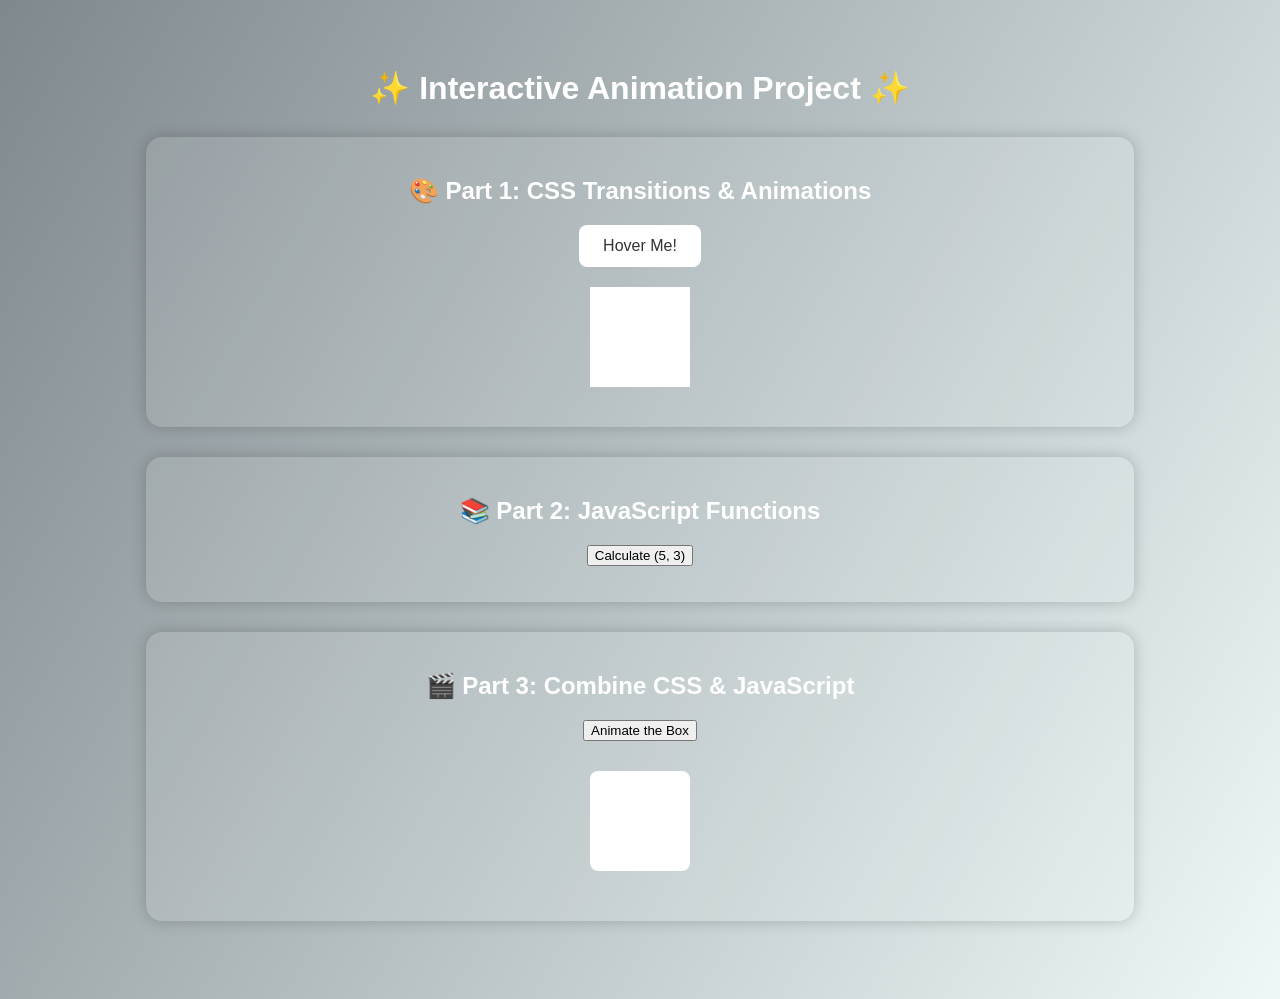
==== commit 505ad031: "animation with html, css, js done" ====
--- a/index.html
+++ b/index.html
@@ -3,55 +3,32 @@
 <head>
   <meta charset="UTF-8" />
   <meta name="viewport" content="width=device-width, initial-scale=1.0" />
-  <title>Bringing Web Pages to Life with CSS & JavaScript</title>
-  <link rel="stylesheet" href="styles.css" />
+  <title>🎬 CSS & JavaScript Animation Project</title>
+  <link rel="stylesheet" href="style.css" />
 </head>
 <body>
-  <header>
-    <h1>✨ Bringing Web Pages to Life ✨</h1>
-    <p>Explore CSS animations, JavaScript logic, and dynamic interactivity.</p>
-  </header>
+  <h1>✨ Interactive Animation Project ✨</h1>
 
-  <main>
-    <!-- PART 1: CSS Transitions & Animations -->
-    <section id="part1" class="section">
-      <h2>Part 1: CSS3 Transitions & Animations</h2>
-      <p>Hover or click to see smooth transitions and keyframe animations.</p>
+  <!-- Part 1: CSS Animation Demo -->
+  <section class="part">
+    <h2>🎨 Part 1: CSS Transitions & Animations</h2>
+    <button class="animate-btn">Hover Me!</button>
+    <div class="animated-box"></div>
+  </section>
 
-      <div class="animation-demo">
-        <button class="animated-btn">Hover Me!</button>
-        <div class="box"></div>
-      </div>
-    </section>
+  <!-- Part 2: JavaScript Functions -->
+  <section class="part">
+    <h2>📚 Part 2: JavaScript Functions</h2>
+    <button onclick="showResult(5, 3)">Calculate (5, 3)</button>
+    <p id="result"></p>
+  </section>
 
-    <!-- PART 2: JavaScript Functions -->
-    <section id="part2" class="section">
-      <h2>Part 2: JavaScript Functions — Scope, Parameters & Return Values</h2>
-      <p>Click to calculate and display the sum of two numbers using functions.</p>
-
-      <div class="function-demo">
-        <input type="number" id="num1" placeholder="Enter number 1" />
-        <input type="number" id="num2" placeholder="Enter number 2" />
-        <button id="calcBtn" class="btn">Calculate</button>
-        <p id="result" class="result"></p>
-      </div>
-    </section>
-
-    <!-- PART 3: Combining CSS & JavaScript -->
-    <section id="part3" class="section">
-      <h2>Part 3: Combining CSS Animations with JavaScript</h2>
-      <p>Click the button below to animate the shape dynamically using JavaScript!</p>
-
-      <div class="animation-trigger">
-        <div id="shape" class="shape"></div>
-        <button id="animateBtn" class="btn">Animate Shape</button>
-      </div>
-    </section>
-  </main>
-
-  <footer>
-    <p>© 2025 Interactive Assignment | Built with 💡 CSS3 & JavaScript</p>
-  </footer>
+  <!-- Part 3: Combined JS + CSS -->
+  <section class="part">
+    <h2>🎬 Part 3: Combine CSS & JavaScript</h2>
+    <button id="triggerAnimation">Animate the Box</button>
+    <div id="jsBox" class="js-box"></div>
+  </section>
 
   <script src="script.js"></script>
 </body>
--- a/style.css
+++ b/style.css
@@ -0,0 +1,62 @@
+body {
+  font-family: "Poppins", sans-serif;
+  background: linear-gradient(120deg, #7f888d, #edf8f8);
+  color: #fff;
+  text-align: center;
+  padding: 40px;
+}
+
+.part {
+  background: rgba(255, 255, 255, 0.1);
+  padding: 20px;
+  border-radius: 16px;
+  margin: 30px auto;
+  width: 80%;
+  box-shadow: 0 0 15px rgba(0,0,0,0.2);
+}
+
+/* 🎨 Part 1: CSS Animations */
+.animate-btn {
+  background-color: #fff;
+  color: #333;
+  border: none;
+  padding: 12px 24px;
+  font-size: 1rem;
+  border-radius: 8px;
+  transition: all 0.4s ease;
+  cursor: pointer;
+}
+
+.animate-btn:hover {
+  background-color: #333;
+  color: #fff;
+  transform: scale(1.1);
+}
+
+.animated-box {
+  width: 100px;
+  height: 100px;
+  margin: 20px auto;
+  background-color: #fff;
+  animation: pulse 3s infinite alternate;
+}
+
+@keyframes pulse {
+  from { transform: scale(1); background-color: #fff; }
+  to { transform: scale(1.3); background-color: #f39c12; }
+}
+
+/* 🎬 Part 3: JS-triggered animation */
+.js-box {
+  width: 100px;
+  height: 100px;
+  margin: 30px auto;
+  background: #fff;
+  border-radius: 8px;
+  transition: transform 0.5s ease, background-color 0.5s ease;
+}
+
+.js-box.active {
+  transform: rotate(360deg) scale(1.3);
+  background-color: #ff4757;
+}
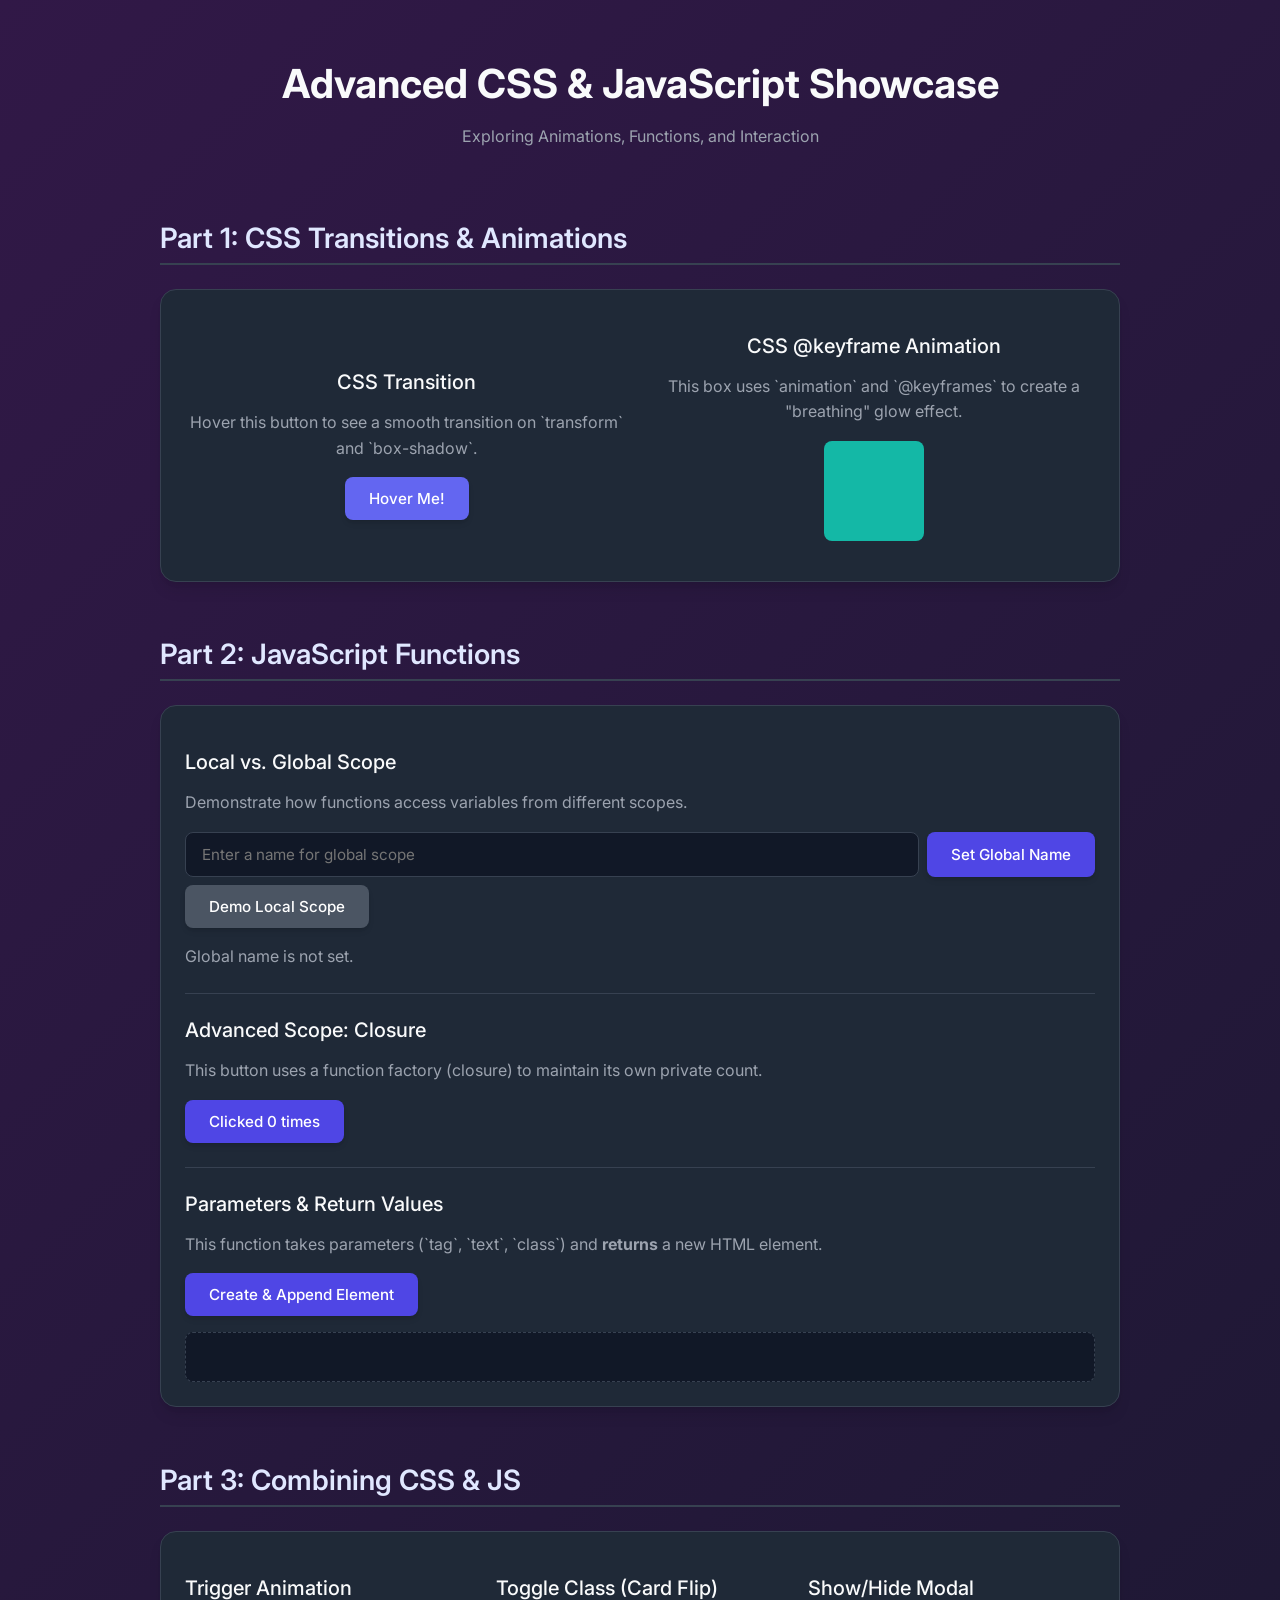
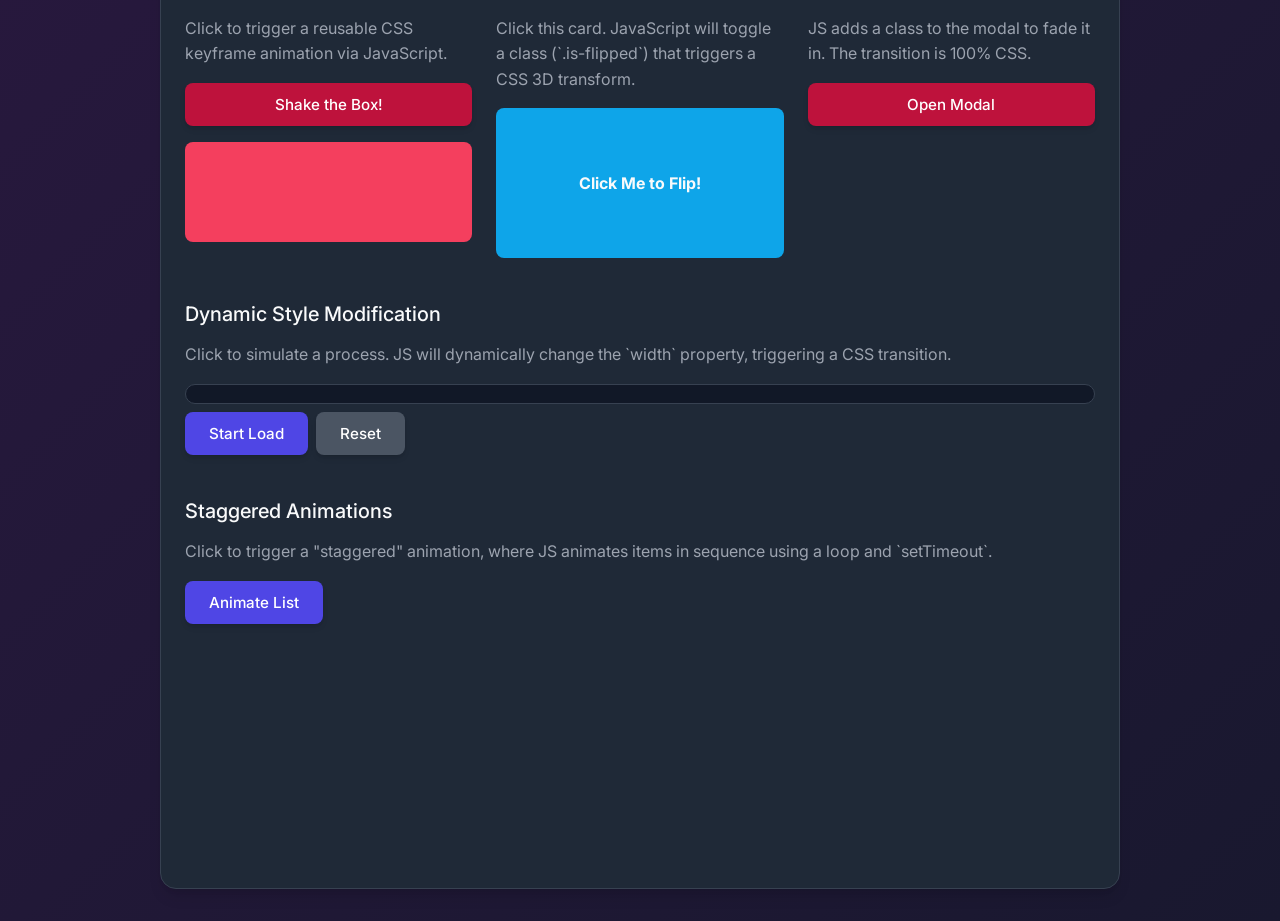
==== commit f2ff0998: "Css animations and transforms is interesting. Special thanks to the plp web dev team" ====
--- a/index.html
+++ b/index.html
@@ -1,35 +1,217 @@
 <!DOCTYPE html>
 <html lang="en">
-<head>
-  <meta charset="UTF-8" />
-  <meta name="viewport" content="width=device-width, initial-scale=1.0" />
-  <title>🎬 CSS & JavaScript Animation Project</title>
-  <link rel="stylesheet" href="style.css" />
-</head>
-<body>
-  <h1>✨ Interactive Animation Project ✨</h1>
-
-  <!-- Part 1: CSS Animation Demo -->
-  <section class="part">
-    <h2>🎨 Part 1: CSS Transitions & Animations</h2>
-    <button class="animate-btn">Hover Me!</button>
-    <div class="animated-box"></div>
-  </section>
-
-  <!-- Part 2: JavaScript Functions -->
-  <section class="part">
-    <h2>📚 Part 2: JavaScript Functions</h2>
-    <button onclick="showResult(5, 3)">Calculate (5, 3)</button>
-    <p id="result"></p>
-  </section>
-
-  <!-- Part 3: Combined JS + CSS -->
-  <section class="part">
-    <h2>🎬 Part 3: Combine CSS & JavaScript</h2>
-    <button id="triggerAnimation">Animate the Box</button>
-    <div id="jsBox" class="js-box"></div>
-  </section>
-
-  <script src="script.js"></script>
-</body>
+  <head>
+    <meta charset="UTF-8" />
+    <meta name="viewport" content="width=device-width, initial-scale=1.0" />
+    <title>Advanced CSS & JavaScript Showcase</title>
+
+    <!-- Link to the external CSS file -->
+    <link rel="stylesheet" href="style.css" />
+
+    <!-- Load Inter font -->
+    <link rel="preconnect" href="https://fonts.googleapis.com" />
+    <link rel="preconnect" href="https://fonts.gstatic.com" crossorigin />
+    <link
+      href="https://fonts.googleapis.com/css2?family=Inter:wght@400;500;600;700&display=swap"
+      rel="stylesheet"
+    />
+
+    <!-- Link to the external JavaScript file. 
+         'defer' ensures it runs after the HTML is parsed. -->
+    <script src="script.js" defer></script>
+  </head>
+  <body class="gradient-bg-animate">
+    <div class="container">
+      <header>
+        <h1>Advanced CSS & JavaScript Showcase</h1>
+        <p>Exploring Animations, Functions, and Interaction</p>
+      </header>
+
+      <!-- 
+          Part 1: CSS3 Transitions and Animations 
+        -->
+      <section id="part1">
+        <h2>Part 1: CSS Transitions & Animations</h2>
+        <div class="demo-card grid-2">
+          <!-- 1a. Transition -->
+          <div class="text-center">
+            <h3>CSS Transition</h3>
+            <p>
+              Hover this button to see a smooth transition on `transform` and
+              `box-shadow`.
+            </p>
+            <button class="btn btn-hover-effect">Hover Me!</button>
+          </div>
+          <!-- 1b. Keyframe Animation -->
+          <div class="text-center">
+            <h3>CSS @keyframe Animation</h3>
+            <p>
+              This box uses `animation` and `@keyframes` to create a "breathing"
+              glow effect.
+            </p>
+            <div class="breathing-box"></div>
+          </div>
+        </div>
+      </section>
+
+      <!-- 
+          Part 2: JavaScript Functions (Scope, Parameters, Return)
+        -->
+      <section id="part2">
+        <h2>Part 2: JavaScript Functions</h2>
+        <div class="demo-card space-y-6">
+          <!-- 2a. Scope -->
+          <div>
+            <h3>Local vs. Global Scope</h3>
+            <p>
+              Demonstrate how functions access variables from different scopes.
+            </p>
+            <div class="form-group">
+              <input
+                type="text"
+                id="nameInput"
+                placeholder="Enter a name for global scope"
+              />
+              <button id="setGlobalBtn" class="btn btn-primary">
+                Set Global Name
+              </button>
+            </div>
+            <button id="localScopeBtn" class="btn btn-secondary">
+              Demo Local Scope
+            </button>
+            <p id="scopeDisplay">Global name is not set.</p>
+          </div>
+
+          <!-- 2b. Advanced Scope: Closure -->
+          <div class="demo-divider"></div>
+          <div>
+            <h3>Advanced Scope: Closure</h3>
+            <p>
+              This button uses a function factory (closure) to maintain its own
+              private count.
+            </p>
+            <button id="counterBtn" class="btn btn-primary">
+              Clicked 0 times
+            </button>
+          </div>
+
+          <!-- 2c. Parameters & Return Values -->
+          <div class="demo-divider"></div>
+          <div>
+            <h3>Parameters & Return Values</h3>
+            <p>
+              This function takes parameters (`tag`, `text`, `class`) and
+              <strong>returns</strong> a new HTML element.
+            </p>
+            <button id="createElementBtn" class="btn btn-primary">
+              Create & Append Element
+            </button>
+            <div id="elementFactoryOutput" class="output-box">
+              <!-- New elements will be added here -->
+            </div>
+          </div>
+        </div>
+      </section>
+
+      <!-- 
+          Part 3: Combining CSS Animations with JavaScript
+        -->
+      <section id="part3">
+        <h2>Part 3: Combining CSS & JS</h2>
+        <div class="demo-card grid-3">
+          <!-- 3a. Trigger Animation -->
+          <div>
+            <h3>Trigger Animation</h3>
+            <p>
+              Click to trigger a reusable CSS keyframe animation via JavaScript.
+            </p>
+            <button id="triggerAnimationBtn" class="btn btn-danger w-full">
+              Shake the Box!
+            </button>
+            <div id="jsTriggerBox" class="js-trigger-box"></div>
+          </div>
+
+          <!-- 3b. Card Flip -->
+          <div>
+            <h3>Toggle Class (Card Flip)</h3>
+            <p>
+              Click this card. JavaScript will toggle a class (`.is-flipped`)
+              that triggers a CSS 3D transform.
+            </p>
+            <div class="flip-card-container" id="flipCard">
+              <div class="flip-card-inner">
+                <div class="flip-card-front">
+                  <h4>Click Me to Flip!</h4>
+                </div>
+                <div class="flip-card-back">
+                  <h4>Ta-da! Flipped!</h4>
+                </div>
+              </div>
+            </div>
+          </div>
+
+          <!-- 3c. Modal -->
+          <div>
+            <h3>Show/Hide Modal</h3>
+            <p>
+              JS adds a class to the modal to fade it in. The transition is 100%
+              CSS.
+            </p>
+            <button id="openModalBtn" class="btn btn-danger w-full">
+              Open Modal
+            </button>
+          </div>
+
+          <!-- 3d. Loading Bar -->
+          <div class="grid-span-3">
+            <h3>Dynamic Style Modification</h3>
+            <p>
+              Click to simulate a process. JS will dynamically change the
+              `width` property, triggering a CSS transition.
+            </p>
+            <div class="loading-bar-container">
+              <div id="loadingBar" class="loading-bar-inner"></div>
+            </div>
+            <div class="btn-group">
+              <button id="startLoadBtn" class="btn btn-primary">
+                Start Load
+              </button>
+              <button id="resetLoadBtn" class="btn btn-secondary">Reset</button>
+            </div>
+          </div>
+
+          <!-- 3e. Staggered Animation -->
+          <div class="grid-span-3">
+            <h3>Staggered Animations</h3>
+            <p>
+              Click to trigger a "staggered" animation, where JS animates items
+              in sequence using a loop and `setTimeout`.
+            </p>
+            <button id="staggerBtn" class="btn btn-primary">
+              Animate List
+            </button>
+            <ul class="stagger-list" id="staggerList">
+              <li class="stagger-item">Medicine is life</li>
+              <li class="stagger-item">Mechanical is innovation</li>
+              <li class="stagger-item">Software dev is evolving</li>
+              <li class="stagger-item">We are perceptions of ourselves</li>
+            </ul>
+          </div>
+        </div>
+      </section>
+    </div>
+
+    <!-- Modal HTML (hidden by default) -->
+    <div id="modal" class="modal-overlay">
+      <div class="modal-content">
+        <h2>Modal Title</h2>
+        <p>
+          This modal's appearance is controlled by adding/removing the
+          `.is-visible` class. The fade and scale effects are pure CSS
+          transitions.
+        </p>
+        <button id="closeModalBtn" class="btn btn-danger w-full">Close</button>
+      </div>
+    </div>
+  </body>
 </html>
--- a/style.css
+++ b/style.css
@@ -1,62 +1,417 @@
+/* --- CSS Variables (Theme) --- */
+:root {
+    --color-bg: #111827;
+    --color-bg-card: #1f2937;
+    --color-border: #374151;
+    --color-text-primary: #f9fafb;
+    --color-text-secondary: #9ca3af;
+    --color-text-header: #e0e7ff;
+    
+    --color-primary: #4f46e5;
+    --color-primary-hover: #4338ca;
+    --color-secondary: #4b5563;
+    --color-secondary-hover: #374151;
+    --color-danger: #be123c;
+    --color-danger-hover: #9f1239;
+    
+    --color-teal: #14b8a6;
+    --color-rose: #f43f5e;
+    --color-sky: #0ea5e9;
+    --color-indigo: #6366f1;
+
+    --shadow-md: 0 4px 6px -1px rgba(0, 0, 0, 0.1), 0 2px 4px -2px rgba(0, 0, 0, 0.1);
+    --shadow-lg: 0 10px 15px -3px rgba(0, 0, 0, 0.1), 0 4px 6px -4px rgba(0, 0, 0, 0.1);
+    --shadow-xl: 0 20px 25px -5px rgba(0, 0, 0, 0.1), 0 8px 10px -6px rgba(0, 0, 0, 0.1);
+    --shadow-glow: 0 0 15px 5px rgba(var(--color-teal-rgb), 0.4);
+}
+
+/* --- Base & Layout Styles --- */
+*, *::before, *::after {
+    box-sizing: border-box;
+}
+
 body {
-  font-family: "Poppins", sans-serif;
-  background: linear-gradient(120deg, #7f888d, #edf8f8);
-  color: #fff;
-  text-align: center;
-  padding: 40px;
-}
-
-.part {
-  background: rgba(255, 255, 255, 0.1);
-  padding: 20px;
-  border-radius: 16px;
-  margin: 30px auto;
-  width: 80%;
-  box-shadow: 0 0 15px rgba(0,0,0,0.2);
-}
-
-/* 🎨 Part 1: CSS Animations */
-.animate-btn {
-  background-color: #fff;
-  color: #333;
-  border: none;
-  padding: 12px 24px;
-  font-size: 1rem;
-  border-radius: 8px;
-  transition: all 0.4s ease;
-  cursor: pointer;
-}
-
-.animate-btn:hover {
-  background-color: #333;
-  color: #fff;
-  transform: scale(1.1);
-}
-
-.animated-box {
-  width: 100px;
-  height: 100px;
-  margin: 20px auto;
-  background-color: #fff;
-  animation: pulse 3s infinite alternate;
-}
-
-@keyframes pulse {
-  from { transform: scale(1); background-color: #fff; }
-  to { transform: scale(1.3); background-color: #f39c12; }
-}
-
-/* 🎬 Part 3: JS-triggered animation */
-.js-box {
-  width: 100px;
-  height: 100px;
-  margin: 30px auto;
-  background: #fff;
-  border-radius: 8px;
-  transition: transform 0.5s ease, background-color 0.5s ease;
-}
-
-.js-box.active {
-  transform: rotate(360deg) scale(1.3);
-  background-color: #ff4757;
-}
+    font-family: 'Inter', sans-serif;
+    background-color: var(--color-bg);
+    color: var(--color-text-primary);
+    margin: 0;
+    padding: 2rem 1rem;
+    min-height: 100vh;
+}
+
+.container {
+    max-width: 960px;
+    margin: 0 auto;
+    display: flex;
+    flex-direction: column;
+    gap: 2rem;
+}
+
+header {
+    text-align: center;
+}
+
+h1 {
+    font-size: 2.5rem;
+    font-weight: 700;
+    color: var(--color-text-primary);
+    margin-bottom: 0.5rem;
+}
+
+h2 {
+    font-size: 1.75rem;
+    font-weight: 600;
+    margin-bottom: 1.5rem;
+    color: var(--color-text-header);
+    border-bottom: 2px solid var(--color-border);
+    padding-bottom: 0.5rem;
+}
+
+h3 {
+    font-size: 1.25rem;
+    font-weight: 500;
+    margin-bottom: 0.75rem;
+}
+
+p {
+    font-size: 1rem;
+    color: var(--color-text-secondary);
+    line-height: 1.6;
+    margin-bottom: 1rem;
+}
+
+/* --- Helper Classes --- */
+.demo-card {
+    background-color: var(--color-bg-card);
+    padding: 1.5rem;
+    border-radius: 1rem;
+    box-shadow: var(--shadow-lg);
+    border: 1px solid var(--color-border);
+}
+
+.grid-2 {
+    display: grid;
+    grid-template-columns: repeat(auto-fit, minmax(250px, 1fr));
+    gap: 1.5rem;
+    align-items: center;
+}
+
+.grid-3 {
+    display: grid;
+    grid-template-columns: repeat(auto-fit, minmax(250px, 1fr));
+    gap: 1.5rem;
+}
+
+.grid-span-3 {
+    grid-column: 1 / -1; /* Span full width */
+}
+
+.text-center { text-align: center; }
+.w-full { width: 100%; }
+.space-y-6 > * + * { margin-top: 1.5rem; }
+.demo-divider { border-top: 1px solid var(--color-border); }
+
+.btn-group {
+    display: flex;
+    gap: 0.5rem;
+    margin-top: 0.5rem;
+}
+
+/* --- Form & Button Styles --- */
+.btn {
+    font-family: 'Inter', sans-serif;
+    font-size: 0.95rem;
+    font-weight: 500;
+    padding: 0.75rem 1.5rem;
+    border-radius: 0.5rem;
+    border: none;
+    cursor: pointer;
+    text-align: center;
+    transition: all 0.2s ease-in-out;
+    box-shadow: var(--shadow-md);
+    color: white;
+}
+
+.btn-primary {
+    background-color: var(--color-primary);
+}
+.btn-primary:hover {
+    background-color: var(--color-primary-hover);
+    box-shadow: var(--shadow-lg);
+}
+
+.btn-secondary {
+    background-color: var(--color-secondary);
+}
+.btn-secondary:hover {
+    background-color: var(--color-secondary-hover);
+    box-shadow: var(--shadow-lg);
+}
+
+.btn-danger {
+    background-color: var(--color-danger);
+}
+.btn-danger:hover {
+    background-color: var(--color-danger-hover);
+    box-shadow: var(--shadow-lg);
+}
+
+.form-group {
+    display: flex;
+    gap: 0.5rem;
+    margin-bottom: 0.5rem;
+}
+
+input[type="text"], input[type="number"] {
+    font-family: 'Inter', sans-serif;
+    flex-grow: 1;
+    background-color: var(--color-bg);
+    border: 1px solid var(--color-border);
+    border-radius: 0.5rem;
+    padding: 0.75rem 1rem;
+    color: var(--color-text-primary);
+    font-size: 0.95rem;
+}
+input[type="text"]:focus {
+    outline: none;
+    border-color: var(--color-primary);
+    box-shadow: 0 0 0 2px var(--color-primary);
+}
+
+.output-box {
+    background-color: var(--color-bg);
+    border-radius: 0.5rem;
+    padding: 1rem;
+    margin-top: 1rem;
+    min-height: 50px;
+    border: 1px dashed var(--color-border);
+}
+
+.output-box > * {
+    background-color: var(--color-teal);
+    color: var(--color-bg);
+    font-weight: 500;
+    padding: 0.5rem 1rem;
+    border-radius: 0.25rem;
+    margin-bottom: 0.5rem;
+}
+
+
+/* |--------------------------------------------------------------------------
+| Part 1: CSS Transitions and Animations
+|--------------------------------------------------------------------------
+*/
+
+/* 1a. Button hover transition */
+.btn-hover-effect {
+    background-color: var(--color-indigo);
+    /* Define the properties to transition */
+    transition: transform 0.3s ease, box-shadow 0.3s ease, background-color 0.3s ease;
+}
+
+.btn-hover-effect:hover {
+    background-color: #4f46e5; /* Darker indigo */
+    box-shadow: var(--shadow-xl);
+    transform: translateY(-4px) scale(1.05);
+}
+
+/* 1b. Keyframe animation (Body Gradient) */
+@keyframes gradient-flow {
+    0% { background-position: 0% 50%; }
+    50% { background-position: 100% 50%; }
+    100% { background-position: 0% 50%; }
+}
+
+.gradient-bg-animate {
+    background: linear-gradient(-45deg, #111827, #1e1b4b, #111827, #311847);
+    background-size: 400% 400%;
+    animation: gradient-flow 15s ease infinite;
+}
+
+/* 1c. Keyframe animation (Breathing Box) */
+@keyframes breathing-glow {
+    0% {
+        transform: scale(1);
+        box-shadow: 0 0 10px 0px rgba(20, 184, 166, 0.4);
+        opacity: 0.8;
+    }
+    50% {
+        transform: scale(1.05);
+        box-shadow: 0 0 25px 10px rgba(20, 184, 166, 0.6);
+        opacity: 1;
+    }
+    100% {
+        transform: scale(1);
+        box-shadow: 0 0 10px 0px rgba(20, 184, 166, 0.4);
+        opacity: 0.8;
+    }
+}
+
+.breathing-box {
+    width: 100px;
+    height: 100px;
+    background-color: var(--color-teal);
+    border-radius: 0.5rem;
+    margin: 1rem auto;
+    animation: breathing-glow 3s infinite ease-in-out;
+}
+
+
+/* |--------------------------------------------------------------------------
+| Part 3: Combining CSS & JS (Animation Definitions)
+|--------------------------------------------------------------------------
+*/
+
+/* 3a. Dynamic animation trigger */
+.js-trigger-box {
+    width: 100%;
+    height: 100px;
+    background-color: var(--color-rose);
+    border-radius: 0.5rem;
+    margin-top: 1rem;
+    transition: background-color 0.3s ease;
+}
+
+/* This is the class JS will add to trigger the animation */
+.shake-animation {
+    animation: shake 0.5s 1 ease-in-out;
+}
+
+@keyframes shake {
+    0%, 100% { transform: translateX(0); }
+    10% { transform: translateX(-10px); }
+    30% { transform: translateX(10px); }
+    50% { transform: translateX(-10px); }
+    70% { transform: translateX(10px); }
+    90% { transform: translateX(-10px); }
+}
+
+/* 3b. Card Flip */
+.flip-card-container {
+    width: 100%;
+    height: 150px;
+    cursor: pointer;
+    perspective: 1000px; /* Gives the 3D effect */
+}
+
+.flip-card-inner {
+    position: relative;
+    width: 100%;
+    height: 100%;
+    border-radius: 0.5rem;
+    text-align: center;
+    transition: transform 0.6s;
+    transform-style: preserve-3d;
+}
+
+/* This class is added by JS to trigger the flip */
+.is-flipped {
+    transform: rotateY(180deg);
+}
+
+.flip-card-front,
+.flip-card-back {
+    position: absolute;
+    width: 100%;
+    height: 100%;
+    border-radius: 0.5rem;
+    padding: 1rem;
+    display: flex;
+    justify-content: center;
+    align-items: center;
+    -webkit-backface-visibility: hidden; /* For Safari */
+    backface-visibility: hidden;
+}
+
+.flip-card-front {
+    background-color: var(--color-sky);
+}
+
+.flip-card-back {
+    background-color: #0c4a6e; /* Darker sky */
+    transform: rotateY(180deg);
+}
+        
+/* 3c. Modal */
+.modal-overlay {
+    position: fixed;
+    inset: 0;
+    background-color: rgba(0, 0, 0, 0.7);
+    display: flex;
+    justify-content: center;
+    align-items: center;
+    padding: 1rem;
+    /* Hidden by default */
+    opacity: 0;
+    visibility: hidden;
+    transition: all 0.3s ease-in-out;
+    z-index: 50;
+}
+
+.modal-content {
+    background-color: var(--color-bg-card);
+    padding: 2rem;
+    border-radius: 1rem;
+    box-shadow: var(--shadow-xl);
+    width: 100%;
+    max-width: 500px;
+    border: 1px solid var(--color-border);
+    /* Start scaled down */
+    transform: scale(0.9);
+    transition: all 0.3s ease-in-out;
+}
+
+/* This class is added by JS to show the modal */
+.is-visible {
+    opacity: 1;
+    visibility: visible;
+}
+
+.is-visible .modal-content {
+    transform: scale(1);
+}
+
+/* 3d. Loading Bar */
+.loading-bar-container {
+    width: 100%;
+    height: 20px;
+    background-color: var(--color-bg);
+    border: 1px solid var(--color-border);
+    border-radius: 10px;
+    overflow: hidden;
+}
+
+.loading-bar-inner {
+    width: 0%; /* JS will change this */
+    height: 100%;
+    background-color: var(--color-primary);
+    border-radius: 10px;
+    /* The transition is key! */
+    transition: width 0.5s ease-in-out;
+}
+
+/* 3e. Staggered Animations */
+.stagger-list {
+    list-style: none;
+    padding: 0;
+    margin-top: 1rem;
+}
+
+.stagger-item {
+    background-color: var(--color-bg);
+    padding: 0.75rem 1rem;
+    border: 1px solid var(--color-border);
+    border-radius: 0.5rem;
+    margin-bottom: 0.5rem;
+    
+    /* Start hidden */
+    opacity: 0;
+    transform: translateX(-20px);
+    transition: all 0.4s ease-out;
+}
+
+/* This class is added by JS to show the items */
+.stagger-item.is-visible {
+    opacity: 1;
+    transform: translateX(0);
+}
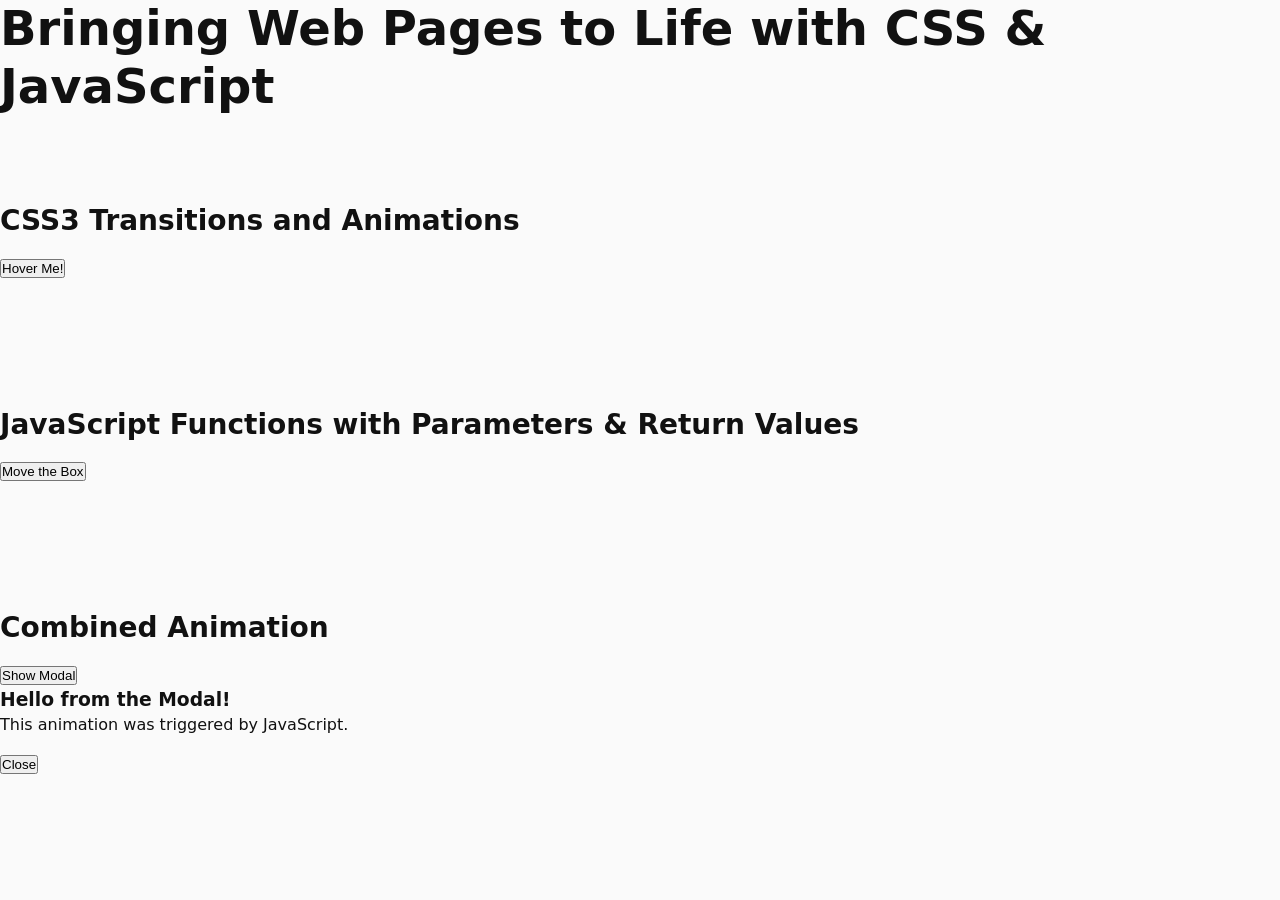
==== commit 43b5748a: "Create index.html" ====
--- a/index.html
+++ b/index.html
@@ -1,217 +1,41 @@
 <!DOCTYPE html>
 <html lang="en">
-  <head>
-    <meta charset="UTF-8" />
-    <meta name="viewport" content="width=device-width, initial-scale=1.0" />
-    <title>Advanced CSS & JavaScript Showcase</title>
+<head>
+  <meta charset="UTF-8">
+  <meta name="viewport" content="width=device-width, initial-scale=1.0">
+  <title>Bringing Web Pages to Life</title>
+  <link rel="stylesheet" href="styles.css">
+</head>
+<body>
+  <h1>Bringing Web Pages to Life with CSS & JavaScript</h1>
 
-    <!-- Link to the external CSS file -->
-    <link rel="stylesheet" href="style.css" />
+  <!-- Part 1: CSS Animations -->
+  <section id="css-animations">
+    <h2>CSS3 Transitions and Animations</h2>
+    <button class="animated-btn">Hover Me!</button>
+  </section>
 
-    <!-- Load Inter font -->
-    <link rel="preconnect" href="https://fonts.googleapis.com" />
-    <link rel="preconnect" href="https://fonts.gstatic.com" crossorigin />
-    <link
-      href="https://fonts.googleapis.com/css2?family=Inter:wght@400;500;600;700&display=swap"
-      rel="stylesheet"
-    />
+  <!-- Part 2: JavaScript Functions -->
+  <section id="js-functions">
+    <h2>JavaScript Functions with Parameters & Return Values</h2>
+    <button id="move-btn">Move the Box</button>
+    <div class="box"></div>
+  </section>
 
-    <!-- Link to the external JavaScript file. 
-         'defer' ensures it runs after the HTML is parsed. -->
-    <script src="script.js" defer></script>
-  </head>
-  <body class="gradient-bg-animate">
-    <div class="container">
-      <header>
-        <h1>Advanced CSS & JavaScript Showcase</h1>
-        <p>Exploring Animations, Functions, and Interaction</p>
-      </header>
+  <!-- Part 3: Combining CSS + JS -->
+  <section id="combined">
+    <h2>Combined Animation</h2>
+    <button id="show-modal-btn">Show Modal</button>
 
-      <!-- 
-          Part 1: CSS3 Transitions and Animations 
-        -->
-      <section id="part1">
-        <h2>Part 1: CSS Transitions & Animations</h2>
-        <div class="demo-card grid-2">
-          <!-- 1a. Transition -->
-          <div class="text-center">
-            <h3>CSS Transition</h3>
-            <p>
-              Hover this button to see a smooth transition on `transform` and
-              `box-shadow`.
-            </p>
-            <button class="btn btn-hover-effect">Hover Me!</button>
-          </div>
-          <!-- 1b. Keyframe Animation -->
-          <div class="text-center">
-            <h3>CSS @keyframe Animation</h3>
-            <p>
-              This box uses `animation` and `@keyframes` to create a "breathing"
-              glow effect.
-            </p>
-            <div class="breathing-box"></div>
-          </div>
-        </div>
-      </section>
-
-      <!-- 
-          Part 2: JavaScript Functions (Scope, Parameters, Return)
-        -->
-      <section id="part2">
-        <h2>Part 2: JavaScript Functions</h2>
-        <div class="demo-card space-y-6">
-          <!-- 2a. Scope -->
-          <div>
-            <h3>Local vs. Global Scope</h3>
-            <p>
-              Demonstrate how functions access variables from different scopes.
-            </p>
-            <div class="form-group">
-              <input
-                type="text"
-                id="nameInput"
-                placeholder="Enter a name for global scope"
-              />
-              <button id="setGlobalBtn" class="btn btn-primary">
-                Set Global Name
-              </button>
-            </div>
-            <button id="localScopeBtn" class="btn btn-secondary">
-              Demo Local Scope
-            </button>
-            <p id="scopeDisplay">Global name is not set.</p>
-          </div>
-
-          <!-- 2b. Advanced Scope: Closure -->
-          <div class="demo-divider"></div>
-          <div>
-            <h3>Advanced Scope: Closure</h3>
-            <p>
-              This button uses a function factory (closure) to maintain its own
-              private count.
-            </p>
-            <button id="counterBtn" class="btn btn-primary">
-              Clicked 0 times
-            </button>
-          </div>
-
-          <!-- 2c. Parameters & Return Values -->
-          <div class="demo-divider"></div>
-          <div>
-            <h3>Parameters & Return Values</h3>
-            <p>
-              This function takes parameters (`tag`, `text`, `class`) and
-              <strong>returns</strong> a new HTML element.
-            </p>
-            <button id="createElementBtn" class="btn btn-primary">
-              Create & Append Element
-            </button>
-            <div id="elementFactoryOutput" class="output-box">
-              <!-- New elements will be added here -->
-            </div>
-          </div>
-        </div>
-      </section>
-
-      <!-- 
-          Part 3: Combining CSS Animations with JavaScript
-        -->
-      <section id="part3">
-        <h2>Part 3: Combining CSS & JS</h2>
-        <div class="demo-card grid-3">
-          <!-- 3a. Trigger Animation -->
-          <div>
-            <h3>Trigger Animation</h3>
-            <p>
-              Click to trigger a reusable CSS keyframe animation via JavaScript.
-            </p>
-            <button id="triggerAnimationBtn" class="btn btn-danger w-full">
-              Shake the Box!
-            </button>
-            <div id="jsTriggerBox" class="js-trigger-box"></div>
-          </div>
-
-          <!-- 3b. Card Flip -->
-          <div>
-            <h3>Toggle Class (Card Flip)</h3>
-            <p>
-              Click this card. JavaScript will toggle a class (`.is-flipped`)
-              that triggers a CSS 3D transform.
-            </p>
-            <div class="flip-card-container" id="flipCard">
-              <div class="flip-card-inner">
-                <div class="flip-card-front">
-                  <h4>Click Me to Flip!</h4>
-                </div>
-                <div class="flip-card-back">
-                  <h4>Ta-da! Flipped!</h4>
-                </div>
-              </div>
-            </div>
-          </div>
-
-          <!-- 3c. Modal -->
-          <div>
-            <h3>Show/Hide Modal</h3>
-            <p>
-              JS adds a class to the modal to fade it in. The transition is 100%
-              CSS.
-            </p>
-            <button id="openModalBtn" class="btn btn-danger w-full">
-              Open Modal
-            </button>
-          </div>
-
-          <!-- 3d. Loading Bar -->
-          <div class="grid-span-3">
-            <h3>Dynamic Style Modification</h3>
-            <p>
-              Click to simulate a process. JS will dynamically change the
-              `width` property, triggering a CSS transition.
-            </p>
-            <div class="loading-bar-container">
-              <div id="loadingBar" class="loading-bar-inner"></div>
-            </div>
-            <div class="btn-group">
-              <button id="startLoadBtn" class="btn btn-primary">
-                Start Load
-              </button>
-              <button id="resetLoadBtn" class="btn btn-secondary">Reset</button>
-            </div>
-          </div>
-
-          <!-- 3e. Staggered Animation -->
-          <div class="grid-span-3">
-            <h3>Staggered Animations</h3>
-            <p>
-              Click to trigger a "staggered" animation, where JS animates items
-              in sequence using a loop and `setTimeout`.
-            </p>
-            <button id="staggerBtn" class="btn btn-primary">
-              Animate List
-            </button>
-            <ul class="stagger-list" id="staggerList">
-              <li class="stagger-item">Medicine is life</li>
-              <li class="stagger-item">Mechanical is innovation</li>
-              <li class="stagger-item">Software dev is evolving</li>
-              <li class="stagger-item">We are perceptions of ourselves</li>
-            </ul>
-          </div>
-        </div>
-      </section>
-    </div>
-
-    <!-- Modal HTML (hidden by default) -->
-    <div id="modal" class="modal-overlay">
+    <div id="modal" class="modal hidden">
       <div class="modal-content">
-        <h2>Modal Title</h2>
-        <p>
-          This modal's appearance is controlled by adding/removing the
-          `.is-visible` class. The fade and scale effects are pure CSS
-          transitions.
-        </p>
-        <button id="closeModalBtn" class="btn btn-danger w-full">Close</button>
+        <h3>Hello from the Modal!</h3>
+        <p>This animation was triggered by JavaScript.</p>
+        <button id="close-modal-btn">Close</button>
       </div>
     </div>
-  </body>
+  </section>
+
+  <script src="script.js"></script>
+</body>
 </html>
--- a/styles.css
+++ b/styles.css
@@ -0,0 +1,1205 @@
+:root {
+    --yellow: #709a36;
+    --gold: #ffce08ec;
+    --white: hsl(0, 0%, 100%);
+    --bg: #FAFAFA;
+    --text: #111111;
+    --muted: #6B6B6B;
+    --nav-width-expanded: 220px;
+    --nav-width-collapsed: 84px;
+    --max-content: 1200px;
+    --radius: 12px;
+    --transition: all 0.3s cubic-bezier(0.22, 0.9, 0.37, 1);
+}
+
+* {
+    margin: 0;
+    padding: 0;
+    box-sizing: border-box;
+}
+
+body {
+    font-family: 'Segoe UI', system-ui, -apple-system, sans-serif;
+    font-size: 16px;
+    line-height: 1.45;
+    color: var(--text);
+    background-color: var(--bg);
+    overflow-x: hidden;
+}
+
+h1 {
+    font-size: clamp(28px, 4.5vw, 48px);
+    font-weight: 700;
+    line-height: 1.2;
+    margin-bottom: 1.5rem;
+}
+
+h2 {
+    font-size: clamp(18px, 2.6vw, 28px);
+    font-weight: 600;
+    line-height: 1.3;
+    margin-bottom: 1rem;
+}
+
+p {
+    margin-bottom: 1rem;
+    max-width: 70ch;
+}
+
+.container {
+    max-width: var(--max-content);
+    margin: 0 auto;
+    padding: 0 1.5rem;
+}
+
+section {
+    padding: 4rem 0;
+}
+
+/* Navigation Styles */
+.nav-overlay {
+    display: none;
+    position: fixed;
+    top: 0;
+    left: 0;
+    width: 100%;
+    height: 100%;
+    background-color: rgba(0, 0, 0, 0.5);
+    z-index: 998;
+    opacity: 0;
+    transition: opacity 0.3s ease;
+}
+
+.nav-overlay.active {
+    display: block;
+    opacity: 1;
+}
+
+.nav-container {
+    position: fixed;
+    top: 0;
+    left: 0;
+    height: 100vh;
+    width: auto;
+    background: linear-gradient(135deg, var(--yellow) 0%, #9b903e 100%);
+    z-index: 999;
+    transition: var(--transition);
+    display: flex;
+    flex-direction: column;
+    box-shadow: 4px 0 20px rgba(0, 0, 0, 0.1);
+}
+
+.nav-container.collapsed {
+    width: auto;
+}
+
+.nav-brand {
+    display: flex;
+    align-items: center;
+    padding: 1.5rem 1rem;
+    border-bottom: 1px solid rgba(255, 255, 255, 0.2);
+}
+
+.nav-toggle {
+    background: none;
+    border: none;
+    color: var(--white);
+    cursor: pointer;
+    margin-right: 0.75rem;
+    display: flex;
+    align-items: center;
+    justify-content: center;
+    width: 32px;
+    height: 32px;
+    border-radius: 4px;
+    transition: var(--transition);
+}
+
+.nav-toggle:hover {
+    background-color: rgba(255, 255, 255, 0.1);
+}
+
+.nav-toggle svg {
+    width: 20px;
+    height: 20px;
+}
+
+.nav-logo {
+    display: flex;
+    align-items: center;
+    transition: var(--transition);
+    overflow: hidden;
+}
+
+.nav-logo img {
+    width: 80px;
+    height: 80px;
+    border-radius: 8%;
+    margin-right: 0.75rem;
+    flex-shrink: 0;
+    white-space: nowrap;
+}
+
+.nav-logo span {
+    font-weight: 1000;
+    color: var(--white);
+    transition: var(--transition);
+}
+
+.nav-container.collapsed .nav-logo span {
+    opacity: 0;
+    width: 0;
+}
+
+.nav-menu {
+    flex: 1;
+    padding: 1.5rem 0;
+    list-style: none;
+}
+
+.nav-menu[role="menubar"] {
+    display: flex;
+    flex-direction: column;
+}
+
+.nav-item {
+    margin-bottom: 0.5rem;
+}
+
+.nav-link {
+    display: flex;
+    align-items: center;
+    padding: 0.75rem 1rem;
+    color: var(--white);
+    text-decoration: none;
+    transition: var(--transition);
+    border-radius: 0 8px 8px 0;
+    position: relative;
+    overflow: hidden;
+    white-space: nowrap
+}
+
+.nav-link:hover, .nav-link.active {
+    background-color: rgba(255, 255, 255, 0.15);
+    transform: translateY(-2px);
+}
+
+.nav-link svg {
+    width: 20px;
+    height: 20px;
+    margin-right: 0.75rem;
+    flex-shrink: 0;
+}
+
+.nav-link span {
+    transition: var(--transition);
+}
+
+.nav-container.collapsed .nav-link span {
+    opacity: 0;
+    width: 0;
+}
+
+.nav-footer {
+    padding: 1rem;
+    border-top: 1px solid rgba(255, 255, 255, 0.2);
+}
+
+.nav-contact {
+    display: flex;
+    align-items: center;
+    justify-content: center;
+    background-color: rgba(255, 255, 255, 0.2);
+    color: var(--white);
+    border: none;
+    border-radius: var(--radius);
+    padding: 0.75rem;
+    margin-bottom: 1rem;
+    cursor: pointer;
+    transition: var(--transition);
+    width: 100%;
+    white-space: nowrap;
+    overflow: hidden;
+}
+
+.nav-contact:hover {
+    background-color: rgba(255, 255, 255, 0.3);
+    transform: translateY(-2px);
+}
+
+.nav-contact svg {
+    width: 18px;
+    height: 18px;
+    margin-right: 0.5rem;
+    flex-shrink: 0;
+}
+
+.nav-contact span {
+    transition: var(--transition);
+}
+
+.nav-container.collapsed .nav-contact span {
+    opacity: 0;
+    width: 0;
+}
+
+.nav-collapse {
+    display: flex;
+    align-items: center;
+    justify-content: center;
+    background: none;
+    border: none;
+    color: var(--white);
+    cursor: pointer;
+    padding: 0.5rem;
+    border-radius: 4px;
+    transition: var(--transition);
+    width: 100%;
+}
+
+.nav-collapse:hover {
+    background-color: rgba(255, 255, 255, 0.1);
+}
+
+.nav-collapse svg {
+    width: 18px;
+    height: 18px;
+    transition: var(--transition);
+}
+
+.nav-container.collapsed .nav-collapse svg {
+    transform: rotate(180deg);
+}
+
+/* Tooltips for collapsed state */
+.nav-link::after {
+    content: attr(data-tooltip);
+    position: absolute;
+    left: 100%;
+    top: 50%;
+    transform: translateY(-50%);
+    background-color: var(--text);
+    color: var(--white);
+    padding: 0.5rem 0.75rem;
+    border-radius: 4px;
+    font-size: 0.875rem;
+    white-space: nowrap;
+    opacity: 0;
+    pointer-events: none;
+    transition: opacity 0.2s ease;
+    z-index: 1000;
+    margin-left: 0.5rem;
+}
+
+.nav-container.collapsed .nav-link:hover::after {
+    opacity: 1;
+}
+
+/* Main content area */
+.main-content {
+    margin-left: var(--nav-width-expanded);
+    transition: var(--transition);
+}
+
+.nav-container.collapsed ~ .main-content {
+    margin-left: var(--nav-width-collapsed);
+}
+
+/* Hero Section */
+.hero {
+    background: radial-gradient(circle at 70% 30%, var(--yellow) 0%, var(--gold) 100%);
+    padding: 6rem 0;
+    position: relative;
+    overflow: hidden;
+}
+
+.hero::before {
+    content: "";
+    position: absolute;
+    top: 0;
+    left: 0;
+    width: 100%;
+    height: 100%;
+    background-image: url('data:image/svg+xml;utf8,<svg xmlns="http://www.w3.org/2000/svg" viewBox="0 0 100 100" width="100" height="100" opacity="0.1"><path d="M20,20 Q40,5 60,20 T100,20" stroke="%23FFFFFF" fill="none" stroke-width="2"/><path d="M0,40 Q20,25 40,40 T80,40" stroke="%23FFFFFF" fill="none" stroke-width="2"/><path d="M20,60 Q40,45 60,60 T100,60" stroke="%23FFFFFF" fill="none" stroke-width="2"/></svg>');
+    background-size: 200px;
+    animation: waveMove 12s ease-in-out infinite;
+}
+
+@keyframes waveMove {
+    0%, 100% { transform: translateY(0) scale(1); }
+    50% { transform: translateY(-10px) scale(1.02); }
+}
+
+.hero-content {
+    display: flex;
+    align-items: center;
+    justify-content: space-between;
+    position: relative;
+    z-index: 1;
+}
+
+.hero-text {
+    flex: 1;
+    max-width: 60%;
+}
+
+.hero-subhead {
+    font-size: 1.25rem;
+    color: var(--text);
+    margin-bottom: 2rem;
+    max-width: 60ch;
+}
+
+.hero-visual {
+    flex: 1;
+    display: flex;
+    justify-content: flex-end;
+    align-items: center;
+}
+
+.hero-logo {
+    width: 250px;
+    height: 250px;
+    background-color: rgba(255, 255, 255, 0.2);
+    border-radius: 50%;
+    display: flex;
+    align-items: center;
+    justify-content: center;
+    position: relative;
+}
+
+.hero-logo img {
+    width: 200px;
+    height: auto;
+    filter: drop-shadow(0 4px 8px rgba(0, 0, 0, 0.1));
+}
+
+.hero-logo::after {
+    content: "";
+    position: absolute;
+    top: -10px;
+    left: -10px;
+    right: -10px;
+    bottom: -10px;
+    border: 2px solid rgba(255, 255, 255, 0.3);
+    border-radius: 50%;
+    animation: pulse 3s ease-in-out infinite;
+}
+
+@keyframes pulse {
+    0%, 100% { transform: scale(1); opacity: 0.7; }
+    50% { transform: scale(1.05); opacity: 0.4; }
+}
+
+.cta-buttons {
+    display: flex;
+    gap: 1rem;
+}
+
+.btn {
+    display: inline-flex;
+    align-items: center;
+    justify-content: center;
+    padding: 0.875rem 1.5rem;
+    border-radius: var(--radius);
+    font-weight: 600;
+    text-decoration: none;
+    transition: var(--transition);
+    border: none;
+    cursor: pointer;
+    font-size: 1rem;
+}
+
+.btn-primary {
+    background-color: var(--text);
+    color: var(--white);
+}
+
+.btn-primary:hover {
+    transform: translateY(-2px);
+    box-shadow: 0 8px 20px rgba(0, 0, 0, 0.15);
+}
+
+.btn-secondary {
+    background-color: transparent;
+    color: var(--text);
+    border: 2px solid var(--text);
+}
+
+.btn-secondary:hover {
+    background-color: var(--text);
+    color: var(--white);
+    transform: translateY(-2px);
+}
+
+/* Problem Section */
+.problem {
+    background-color: var(--white);
+    background-image: 
+        radial-gradient(circle at 10% 10%, rgba(212, 175, 55, 0.05) 0%, transparent 20%),
+        linear-gradient(45deg, transparent 49%, rgba(212, 175, 55, 0.03) 50%, transparent 51%);
+    background-size: 200px 200px, 30px 30px;
+}
+
+.section-header {
+    text-align: center;
+    margin-bottom: 3rem;
+}
+
+.section-lead {
+    font-size: 1.25rem;
+    color: var(--muted);
+    max-width: 70ch;
+    margin: 0 auto 2rem;
+}
+
+.stats-grid {
+    display: grid;
+    grid-template-columns: repeat(3, 1fr);
+    gap: 2rem;
+    margin-bottom: 3rem;
+}
+
+.stat-card {
+    background: rgba(235, 238, 224, 0.75);
+    backdrop-filter: blur(8px) saturate(120%);
+    border: 1px solid rgba(212, 175, 55, 0.18);
+    border-radius: var(--radius);
+    box-shadow: 0 8px 24px rgba(17, 17, 17, 0.06);
+    padding: 2rem;
+    text-align: center;
+    transition: var(--transition);
+}
+
+.stat-card:hover {
+    transform: translateY(-4px);
+    box-shadow: 0 12px 30px rgba(17, 17, 17, 0.1), 0 0 0 1px var(--gold);
+}
+
+.stat-icon {
+    width: 60px;
+    height: 60px;
+    margin: 0 auto 1rem;
+    background-color: rgba(255, 214, 0, 0.1);
+    border-radius: 50%;
+    display: flex;
+    align-items: center;
+    justify-content: center;
+}
+
+.stat-icon svg {
+    width: 30px;
+    height: 30px;
+    color: var(--gold);
+}
+
+.stat-value {
+    font-size: 1.5rem;
+    font-weight: 700;
+    color: var(--text);
+    margin-bottom: 0.5rem;
+}
+
+.stat-label {
+    font-size: 1rem;
+    color: var(--muted);
+    margin-bottom: 0.5rem;
+}
+
+.stat-support {
+    font-size: 0.875rem;
+    color: var(--muted);
+}
+
+.problem-bullets {
+    display: flex;
+    flex-direction: column;
+    gap: 1rem;
+    max-width: 600px;
+    margin: 0 auto;
+}
+
+.bullet-item {
+    display: flex;
+    align-items: flex-start;
+    gap: 1rem;
+}
+
+.bullet-icon {
+    width: 24px;
+    height: 24px;
+    background-color: rgba(255, 214, 0, 0.1);
+    border-radius: 50%;
+    display: flex;
+    align-items: center;
+    justify-content: center;
+    flex-shrink: 0;
+    margin-top: 0.25rem;
+}
+
+.bullet-icon svg {
+    width: 14px;
+    height: 14px;
+    color: var(--gold);
+}
+
+/* Solution Section */
+.solution {
+    background: linear-gradient(to bottom, rgba(255, 214, 0, 0.05) 0%, transparent 100%);
+    position: relative;
+}
+
+.solution::before {
+    content: "";
+    position: absolute;
+    top: 0;
+    left: 0;
+    width: 100%;
+    height: 100%;
+    background-image: url('data:image/svg+xml;utf8,<svg xmlns="http://www.w3.org/2000/svg" viewBox="0 0 200 100" opacity="0.03"><path d="M20,50 Q50,20 80,50 T140,50" stroke="%23D4AF37" fill="none" stroke-width="2"/><circle cx="20" cy="50" r="3" fill="%23D4AF37"/><circle cx="80" cy="50" r="3" fill="%23D4AF37"/><circle cx="140" cy="50" r="3" fill="%23D4AF37"/><path d="M140,50 Q170,80 200,50" stroke="%23D4AF37" fill="none" stroke-width="2"/></svg>');
+    background-size: 400px;
+    background-repeat: no-repeat;
+    background-position: center 60%;
+}
+
+.steps-grid {
+    display: grid;
+    grid-template-columns: repeat(3, 1fr);
+    gap: 2rem;
+    margin-bottom: 3rem;
+}
+
+.step-card {
+    background: rgba(235, 238, 224, 0.75);
+    backdrop-filter: blur(8px) saturate(120%);
+    border: 1px solid rgba(212, 175, 55, 0.18);
+    border-radius: var(--radius);
+    box-shadow: 0 8px 24px rgba(17, 17, 17, 0.06);
+    padding: 2rem;
+    text-align: center;
+    transition: var(--transition);
+    position: relative;
+    z-index: 1;
+}
+
+.step-card:hover {
+    transform: translateY(-4px);
+    box-shadow: 0 12px 30px rgba(17, 17, 17, 0.1), 0 0 0 1px var(--gold);
+}
+
+.step-number {
+    width: 40px;
+    height: 40px;
+    background-color: var(--gold);
+    color: var(--white);
+    border-radius: 50%;
+    display: flex;
+    align-items: center;
+    justify-content: center;
+    font-weight: 700;
+    margin: 0 auto 1rem;
+}
+
+.step-title {
+    font-size: 1.25rem;
+    font-weight: 600;
+    margin-bottom: 1rem;
+    color: var(--text);
+}
+
+.features-grid {
+    display: grid;
+    grid-template-columns: repeat(3, 1fr);
+    gap: 1.5rem;
+}
+
+.feature-card {
+    background: rgba(235, 238, 224, 0.75);
+    border: 1px solid rgba(212, 175, 55, 0.1);
+    border-radius: var(--radius);
+    padding: 1.5rem;
+    text-align: center;
+    transition: var(--transition);
+}
+
+.feature-card:hover {
+    transform: translateY(-2px);
+    box-shadow: 0 6px 20px rgba(17, 17, 17, 0.08);
+}
+
+.feature-icon {
+    width: 40px;
+    height: 40px;
+    margin: 0 auto 1rem;
+    background-color: rgba(255, 214, 0, 0.1);
+    border-radius: 50%;
+    display: flex;
+    align-items: center;
+    justify-content: center;
+}
+
+.feature-icon svg {
+    width: 20px;
+    height: 20px;
+    color: var(--gold);
+}
+
+/* Why Section */
+.why {
+    background-color: var(--white);
+    position: relative;
+}
+
+.why::before {
+    content: "";
+    position: absolute;
+    top: 0;
+    left: 0;
+    width: 100%;
+    height: 100%;
+    background: radial-gradient(circle at 20% 80%, rgba(212, 175, 55, 0.05) 0%, transparent 50%),
+                radial-gradient(circle at 80% 20%, rgba(212, 175, 55, 0.05) 0%, transparent 50%);
+}
+
+.differentiators-grid {
+    display: grid;
+    grid-template-columns: repeat(2, 1fr);
+    gap: 2rem;
+    margin-bottom: 3rem;
+}
+
+.diff-card {
+    background: #eef0e0;
+    backdrop-filter: blur(8px) saturate(120%);
+    border: 1px solid rgba(212, 175, 55, 0.18);
+    border-radius: var(--radius);
+    box-shadow: 0 8px 24px rgba(17, 17, 17, 0.06);
+    padding: 2rem;
+    transition: var(--transition);
+}
+
+.diff-card:hover {
+    transform: translateY(-4px);
+    box-shadow: 0 12px 30px rgba(17, 17, 17, 0.1), 0 0 0 1px var(--gold);
+}
+
+.diff-icon {
+    width: 50px;
+    height: 50px;
+    background-color: rgba(255, 214, 0, 0.1);
+    border-radius: 50%;
+    display: flex;
+    align-items: center;
+    justify-content: center;
+    margin-bottom: 1rem;
+}
+
+.diff-icon svg {
+    width: 24px;
+    height: 24px;
+    color: var(--gold);
+}
+
+.diff-title {
+    font-size: 1.25rem;
+    font-weight: 600;
+    margin-bottom: 1rem;
+    color: var(--text);
+}
+
+.counters {
+    display: flex;
+    justify-content: center;
+    gap: 3rem;
+    margin-top: 3rem;
+}
+
+.counter-item {
+    text-align: center;
+}
+
+.counter-value {
+    font-size: 2.5rem;
+    font-weight: 700;
+    color: var(--gold);
+    margin-bottom: 0.5rem;
+}
+
+.counter-label {
+    font-size: 1rem;
+    color: var(--muted);
+}
+
+/* Trust Section */
+.trust {
+    background-color: var(--bg);
+    padding: 4rem 0;
+}
+
+.testimonial-card {
+    background: rgba(243, 245, 234, 0.75);
+    backdrop-filter: blur(8px) saturate(120%);
+    border: 1px solid rgba(212, 175, 55, 0.18);
+    border-radius: var(--radius);
+    box-shadow: 0 8px 24px rgba(17, 17, 17, 0.06);
+    padding: 2rem;
+    max-width: 600px;
+    margin: 0 auto 3rem;
+    display: flex;
+    align-items: center;
+    gap: 2rem;
+}
+
+.testimonial-photo {
+    width: 80px;
+    height: 80px;
+    border-radius: 50%;
+    overflow: hidden;
+    flex-shrink: 0;
+    background-color: #000000;
+}
+
+.testimonial-photo img {
+    width: 100%;
+    height: 100%;
+    object-fit: cover;
+}
+
+.testimonial-text {
+    flex: 1;
+}
+
+.testimonial-quote {
+    font-style: italic;
+    margin-bottom: 1rem;
+    color: var(--text);
+}
+
+.testimonial-author {
+    font-weight: 600;
+    color: var(--muted);
+}
+
+.partners {
+    text-align: center;
+}
+
+.partners-label {
+    font-size: 0.875rem;
+    text-transform: uppercase;
+    letter-spacing: 1px;
+    color: var(--muted);
+    margin-bottom: 1.5rem;
+}
+
+.partners-grid {
+    display: flex;
+    justify-content: center;
+    gap: 2rem;
+    flex-wrap: wrap;
+}
+
+.partner-logo {
+    width: 120px;
+    height: 60px;
+    background-color: var(--white);
+    border-radius: 8px;
+    display: flex;
+    align-items: center;
+    justify-content: center;
+    filter: grayscale(100%);
+    opacity: 0.7;
+    transition: var(--transition);
+}
+
+.partner-logo:hover {
+    opacity: 1;
+    filter: grayscale(0%);
+}
+
+.divider {
+    height: 1px;
+    background: linear-gradient(to right, transparent 0%, rgba(212, 175, 55, 0.5) 50%, transparent 100%);
+    margin: 3rem auto;
+    max-width: 400px;
+}
+
+/* Contact Section */
+.contact {
+    background-color: var(--white);
+}
+
+.packages {
+    display: flex;
+    justify-content: center;
+    gap: 2rem;
+    margin-bottom: 3rem;
+}
+
+.package-item {
+    text-align: center;
+    padding: 1.5rem;
+    border: 1px solid rgba(212, 175, 55, 0.2);
+    border-radius: var(--radius);
+    flex: 1;
+    max-width: 200px;
+}
+
+.package-size {
+    font-weight: 700;
+    color: var(--gold);
+    margin-bottom: 0.5rem;
+}
+
+.package-desc {
+    font-size: 0.875rem;
+    color: var(--muted);
+}
+
+.contact-form {
+    background: rgba(200, 206, 157, 0.75);
+    backdrop-filter: blur(8px) saturate(120%);
+    border: 1px solid rgba(212, 175, 55, 0.18);
+    border-radius: var(--radius);
+    box-shadow: 0 8px 24px rgba(17, 17, 17, 0.06);
+    padding: 2rem;
+    max-width: 600px;
+    margin: 0 auto;
+}
+
+.form-group {
+    margin-bottom: 1.5rem;
+}
+
+.form-label {
+    display: block;
+    margin-bottom: 0.5rem;
+    font-weight: 500;
+    color: var(--text);
+}
+
+.form-input {
+    width: 100%;
+    padding: 0.75rem 1rem;
+    border: 1px solid #ddd;
+    border-radius: var(--radius);
+    font-family: inherit;
+    font-size: 1rem;
+    transition: var(--transition);
+}
+
+.form-input:focus {
+    outline: none;
+    border-color: var(--gold);
+    box-shadow: 0 0 0 2px rgba(212, 175, 55, 0.2);
+}
+
+.form-textarea {
+    min-height: 120px;
+    resize: vertical;
+}
+
+.form-submit {
+    width: 100%;
+    background-color: var(--text);
+    color: var(--white);
+    border: none;
+    padding: 0.875rem;
+    border-radius: var(--radius);
+    font-weight: 600;
+    font-size: 1rem;
+    cursor: pointer;
+    transition: var(--transition);
+}
+
+.form-submit:hover {
+    background-color: var(--gold);
+    transform: translateY(-2px);
+}
+
+/* Footer */
+.footer {
+    background-color: var(--text);
+    color: var(--white);
+    padding: 3rem 0 1.5rem;
+}
+
+.footer-content {
+    display: flex;
+    justify-content: space-between;
+    align-items: flex-start;
+    margin-bottom: 2rem;
+}
+
+.footer-brand {
+    flex: 1;
+}
+
+.footer-brand h3 {
+    font-size: 1.5rem;
+    margin-bottom: 0.5rem;
+}
+
+.footer-tagline {
+    color: rgba(255, 255, 255, 0.7);
+    max-width: 40ch;
+}
+
+.footer-links {
+    display: flex;
+    gap: 2rem;
+}
+
+.footer-links a {
+    color: rgba(255, 255, 255, 0.7);
+    text-decoration: none;
+    transition: var(--transition);
+}
+
+.footer-links a:hover {
+    color: var(--white);
+}
+
+/* Social Media Styles */
+.social-media {
+    text-align: center;
+    margin: 2rem 0;
+    padding: 2rem 0;
+    border-top: 1px solid rgba(255, 255, 255, 0.1);
+    border-bottom: 1px solid rgba(255, 255, 255, 0.1);
+}
+
+.social-label {
+    font-size: 1rem;
+    color: rgba(255, 255, 255, 0.8);
+    margin-bottom: 1rem;
+    font-weight: 500;
+}
+
+.social-icons {
+    display: flex;
+    justify-content: center;
+    gap: 1.5rem;
+}
+
+.social-icons a {
+    display: flex;
+    align-items: center;
+    justify-content: center;
+    width: 44px;
+    height: 44px;
+    background-color: rgba(255, 255, 255, 0.1);
+    border-radius: 50%;
+    color: var(--white);
+    text-decoration: none;
+    transition: var(--transition);
+}
+
+.social-icons a:hover {
+    background-color: var(--gold);
+    transform: translateY(-2px);
+}
+
+.social-icons svg {
+    width: 20px;
+    height: 20px;
+}
+
+.footer-bottom {
+    text-align: center;
+    padding-top: 1.5rem;
+    color: rgba(255, 255, 255, 0.5);
+    font-size: 0.875rem;
+}
+
+/* Responsive Styles */
+@media (max-width: 1023px) {
+    .nav-container {
+        width: auto;
+    }
+    
+    .nav-container.collapsed {
+        width: 70px;
+    }
+    
+    .main-content {
+        margin-left: 180px;
+    }
+    
+    .nav-container.collapsed ~ .main-content {
+        margin-left: 70px;
+    }
+    
+    .hero-content {
+        flex-direction: column;
+        text-align: center;
+    }
+    
+    .hero-text {
+        max-width: 100%;
+        margin-bottom: 2rem;
+    }
+    
+    .stats-grid,
+    .steps-grid,
+    .features-grid,
+    .differentiators-grid {
+        grid-template-columns: repeat(2, 1fr);
+    }
+    
+    .counters {
+        gap: 2rem;
+    }
+    
+    .social-icons {
+        gap: 1rem;
+    }
+    
+    .social-icons a {
+        width: 40px;
+        height: 40px;
+    }
+}
+
+@media (max-width: 768px) {
+    .nav-container {
+        transform: translateX(-100%);
+        width: 280px;
+    }
+    
+    .nav-container.active {
+        transform: translateX(0);
+    }
+    
+    .nav-container.collapsed {
+        width: 280px;
+        transform: translateX(-100%);
+    }
+    
+    .nav-container.collapsed.active {
+        transform: translateX(0);
+    }
+    
+    .main-content {
+        margin-left: 0;
+    }
+    
+    .mobile-menu-toggle {
+        display: block;
+        position: fixed;
+        top: 1rem;
+        left: 1rem;
+        z-index: 997;
+        background-color: var(--yellow);
+        border: none;
+        border-radius: 4px;
+        width: 44px;
+        height: 44px;
+        display: flex;
+        align-items: center;
+        justify-content: center;
+        box-shadow: 0 2px 10px rgba(0, 0, 0, 0.1);
+    }
+    
+    .stats-grid,
+    .steps-grid,
+    .features-grid,
+    .differentiators-grid {
+        grid-template-columns: 1fr;
+    }
+    
+    .counters {
+        flex-direction: column;
+        gap: 1.5rem;
+    }
+    
+    .testimonial-card {
+        flex-direction: column;
+        text-align: center;
+    }
+    
+    .packages {
+        flex-direction: column;
+        align-items: center;
+    }
+    
+    .package-item {
+        max-width: 100%;
+        width: 100%;
+    }
+    
+    .footer-content {
+        flex-direction: column;
+        gap: 2rem;
+    }
+    
+    .footer-links {
+        flex-wrap: wrap;
+    }
+    
+    .social-icons {
+        gap: 0.75rem;
+    }
+    
+    .social-icons a {
+        width: 36px;
+        height: 36px;
+    }
+    
+    .social-icons svg {
+        width: 18px;
+        height: 18px;
+    }
+}
+
+/* Utility Classes */
+.sr-only {
+    position: absolute;
+    width: 1px;
+    height: 1px;
+    padding: 0;
+    margin: -1px;
+    overflow: hidden;
+    clip: rect(0, 0, 0, 0);
+    white-space: nowrap;
+    border: 0;
+}
+
+.text-center {
+    text-align: center;
+}
+
+.mb-0 {
+    margin-bottom: 0;
+}
+
+.mt-2 {
+    margin-top: 2rem;
+}
+
+/* Animation for reveal on scroll */
+.reveal {
+    opacity: 0;
+    transform: translateY(20px);
+    transition: opacity 0.6s ease, transform 0.6s ease;
+}
+
+.reveal.visible {
+    opacity: 1;
+    transform: translateY(0);
+}
+
+/* Reduced motion support */
+@media (prefers-reduced-motion: reduce) {
+    * {
+        animation-duration: 0.01ms !important;
+        animation-iteration-count: 1 !important;
+        transition-duration: 0.01ms !important;
+    }
+    
+    .reveal {
+        transition: none;
+        opacity: 1;
+        transform: none;
+    }
+}
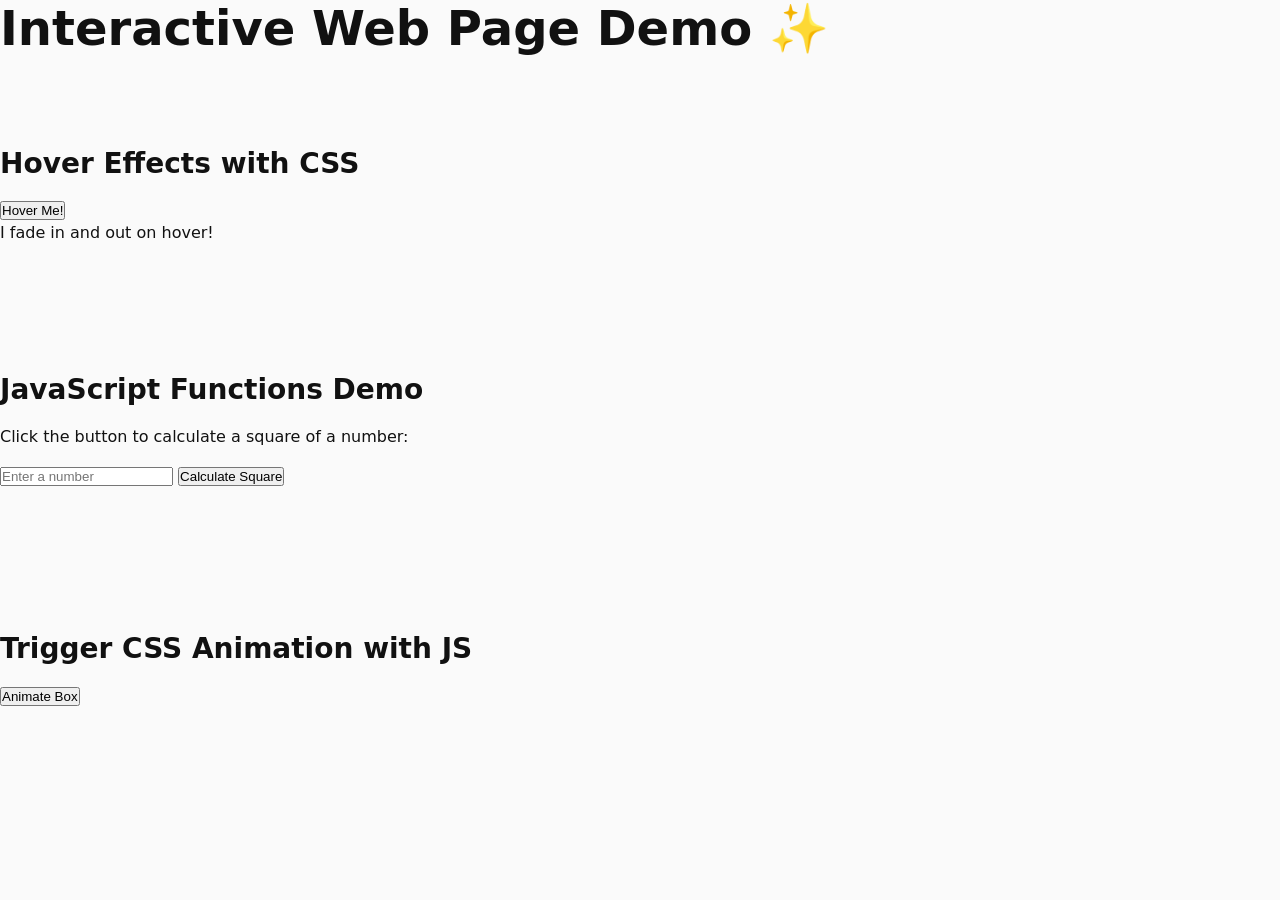
==== commit a4f0d5fb: "Add initial HTML structure for interactive demo" ====
--- a/index.html
+++ b/index.html
@@ -1,41 +1,39 @@
 <!DOCTYPE html>
 <html lang="en">
 <head>
-  <meta charset="UTF-8">
-  <meta name="viewport" content="width=device-width, initial-scale=1.0">
-  <title>Bringing Web Pages to Life</title>
-  <link rel="stylesheet" href="styles.css">
+    <meta charset="UTF-8">
+    <meta name="viewport" content="width=device-width, initial-scale=1.0">
+    <title>Interactive CSS & JS Demo</title>
+    <link rel="stylesheet" href="styles.css">
 </head>
 <body>
-  <h1>Bringing Web Pages to Life with CSS & JavaScript</h1>
+    <header>
+        <h1>Interactive Web Page Demo ✨</h1>
+    </header>
 
-  <!-- Part 1: CSS Animations -->
-  <section id="css-animations">
-    <h2>CSS3 Transitions and Animations</h2>
-    <button class="animated-btn">Hover Me!</button>
-  </section>
+    <!-- Part 1: CSS Hover Animations -->
+    <section>
+        <h2>Hover Effects with CSS</h2>
+        <button class="hover-btn">Hover Me!</button>
+        <div class="fade-box">I fade in and out on hover!</div>
+    </section>
 
-  <!-- Part 2: JavaScript Functions -->
-  <section id="js-functions">
-    <h2>JavaScript Functions with Parameters & Return Values</h2>
-    <button id="move-btn">Move the Box</button>
-    <div class="box"></div>
-  </section>
+    <!-- Part 2: JS Functions -->
+    <section>
+        <h2>JavaScript Functions Demo</h2>
+        <p>Click the button to calculate a square of a number:</p>
+        <input type="number" id="numberInput" placeholder="Enter a number">
+        <button id="calcBtn">Calculate Square</button>
+        <p id="calcResult"></p>
+    </section>
 
-  <!-- Part 3: Combining CSS + JS -->
-  <section id="combined">
-    <h2>Combined Animation</h2>
-    <button id="show-modal-btn">Show Modal</button>
+    <!-- Part 3: JS + CSS Animations -->
+    <section>
+        <h2>Trigger CSS Animation with JS</h2>
+        <div class="box"></div>
+        <button id="animateBtn">Animate Box</button>
+    </section>
 
-    <div id="modal" class="modal hidden">
-      <div class="modal-content">
-        <h3>Hello from the Modal!</h3>
-        <p>This animation was triggered by JavaScript.</p>
-        <button id="close-modal-btn">Close</button>
-      </div>
-    </div>
-  </section>
-
-  <script src="script.js"></script>
+    <script src="script.js"></script>
 </body>
 </html>
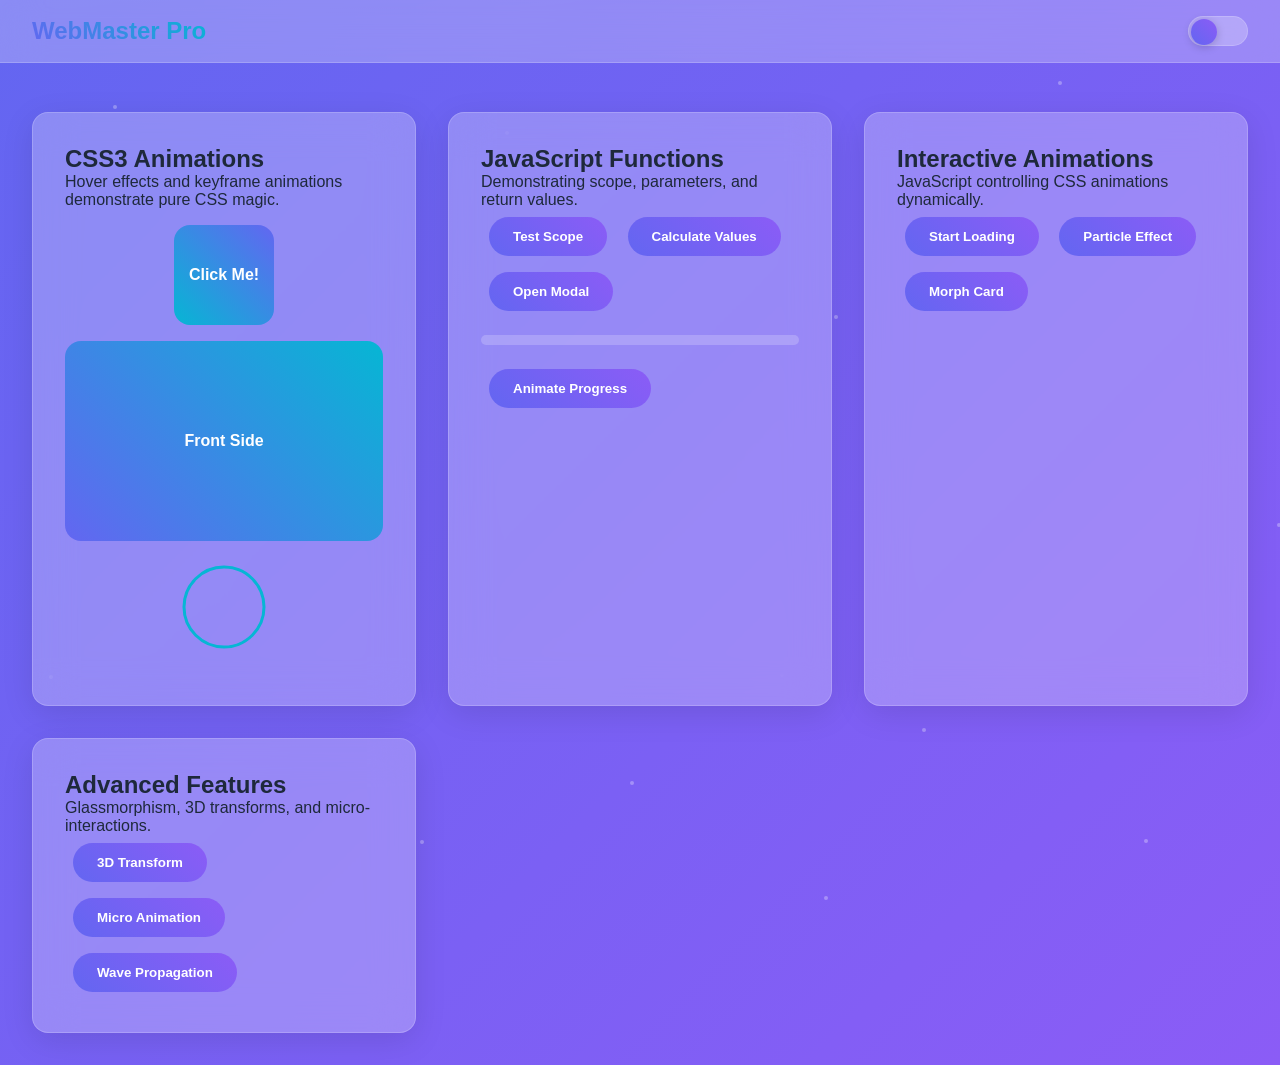
==== commit c3ce3e97: "Merge dd1879faf0f3b88626be34afa0be687f625f6446 into 705b82c7c4794de8b62867821c876e0af99cc197" ====
--- a/index.html
+++ b/index.html
@@ -3,36 +3,110 @@
 <head>
     <meta charset="UTF-8">
     <meta name="viewport" content="width=device-width, initial-scale=1.0">
-    <title>Interactive CSS & JS Demo</title>
-    <link rel="stylesheet" href="styles.css">
+    <meta name="description" content="A web page demonstrating various CSS3 and JavaScript animations including 3D card flip, animated SVG, progress bar, modal, loading spinner, and bounce animation.">
+    <meta name="keywords" content="CSS3, JavaScript, Animations, 3D Card Flip, SVG Animation, Progress Bar, Modal, Loading Spinner, Bounce Animation">  
+    <meta name="author" content="Aghason Emmanuel">
+    <meta name="robots" content="index, follow">
+    <meta name="theme-color" content="#6366f1">
+    <meta property="og:title" content="CSS3 & JavaScript Animations">
+    <meta property="og:description" content="A web page demonstrating various CSS3 and JavaScript animations including 3D card flip, animated SVG, progress bar, modal, loading spinner, and bounce animation.">
+    <meta property="og:type" content="website">
+    <title>Interactive Web Experience</title>
+     <link rel="stylesheet" href="styles.css">
 </head>
-<body>
-    <header>
-        <h1>Interactive Web Page Demo ✨</h1>
+<body data-theme="light">
+    <!-- Animated Background Particles -->
+    <div class="bg-particles" id="particles"></div>
+
+    <!-- Header -->
+    <header class="header">
+        <div class="logo">WebMaster Pro</div>
+        <button class="theme-toggle" onclick="toggleTheme()" aria-label="Toggle dark mode">
+            <span class="sr-only">Toggle theme</span>
+        </button>
     </header>
 
-    <!-- Part 1: CSS Hover Animations -->
-    <section>
-        <h2>Hover Effects with CSS</h2>
-        <button class="hover-btn">Hover Me!</button>
-        <div class="fade-box">I fade in and out on hover!</div>
-    </section>
+    <!-- Main Container -->
+    <main class="container">
+        <!-- CSS Transitions & Keyframe Animations -->
+        <section class="glass-card">
+            <h2>CSS3 Animations</h2>
+            <p>Hover effects and keyframe animations demonstrate pure CSS magic.</p>
+            
+            <div class="animated-box" onclick="triggerRandomAnimation(this)">
+                Click Me!
+            </div>
+            
+            <div class="flip-card" onclick="flipCard(this)">
+                <div class="flip-card-inner">
+                    <div class="flip-card-front">
+                        <p>Front Side</p>
+                    </div>
+                    <div class="flip-card-back">
+                        <p>Back Side</p>
+                    </div>
+                </div>
+            </div>
 
-    <!-- Part 2: JS Functions -->
-    <section>
-        <h2>JavaScript Functions Demo</h2>
-        <p>Click the button to calculate a square of a number:</p>
-        <input type="number" id="numberInput" placeholder="Enter a number">
-        <button id="calcBtn">Calculate Square</button>
-        <p id="calcResult"></p>
-    </section>
+            <!-- Animated SVG -->
+            <svg class="animated-svg" viewBox="0 0 100 100" xmlns="http://www.w3.org/2000/svg">
+                <circle class="svg-path" cx="50" cy="50" r="40" stroke="#06b6d4" stroke-width="3" fill="none"/>
+            </svg>
+        </section>
 
-    <!-- Part 3: JS + CSS Animations -->
-    <section>
-        <h2>Trigger CSS Animation with JS</h2>
-        <div class="box"></div>
-        <button id="animateBtn">Animate Box</button>
-    </section>
+        <!-- JavaScript Functions Demo -->
+        <section class="glass-card">
+            <h2>JavaScript Functions</h2>
+            <p>Demonstrating scope, parameters, and return values.</p>
+            
+            <button class="btn" onclick="demonstrateScope()">Test Scope</button>
+            <button class="btn" onclick="calculateAndDisplay()">Calculate Values</button>
+            <button class="btn" onclick="showModal()">Open Modal</button>
+            
+            <div id="function-output"></div>
+            
+            <div class="progress-container">
+                <div class="progress-bar" id="progressBar"></div>
+            </div>
+            
+            <button class="btn" onclick="animateProgress()">Animate Progress</button>
+        </section>
+
+        <!-- Combined CSS + JavaScript -->
+        <section class="glass-card">
+            <h2>Interactive Animations</h2>
+            <p>JavaScript controlling CSS animations dynamically.</p>
+            
+            <button class="btn" onclick="startLoadingSequence()">Start Loading</button>
+            <button class="btn" onclick="createParticleExplosion(this)">Particle Effect</button>
+            <button class="btn" onclick="morphCard(this)">Morph Card</button>
+            
+            <div class="spinner" id="loadingSpinner"></div>
+            
+            <div id="particle-container" style="position: relative; height: 100px; overflow: hidden;"></div>
+        </section>
+
+        <!-- Advanced Features -->
+        <section class="glass-card">
+            <h2>Advanced Features</h2>
+            <p>Glassmorphism, 3D transforms, and micro-interactions.</p>
+            
+            <button class="btn" onclick="create3DEffect(this)">3D Transform</button>
+            <button class="btn" onclick="triggerMicroInteraction(this)">Micro Animation</button>
+            <button class="btn" onclick="waveEffect()">Wave Propagation</button>
+        </section>
+    </main>
+
+    <!-- Modal -->
+    <div id="demoModal" class="modal">
+        <div class="modal-content">
+            <button class="modal-close" onclick="closeModal()">&times;</button>
+            <h3>Function Demonstration</h3>
+            <p>This modal demonstrates JavaScript function scope and DOM manipulation.</p>
+            <div id="modal-content-dynamic"></div>
+            <button class="btn" onclick="updateModalContent()">Update Content</button>
+        </div>
+    </div>
 
     <script src="script.js"></script>
 </body>
--- a/styles.css
+++ b/styles.css
@@ -1,1205 +1,457 @@
-:root {
-    --yellow: #709a36;
-    --gold: #ffce08ec;
-    --white: hsl(0, 0%, 100%);
-    --bg: #FAFAFA;
-    --text: #111111;
-    --muted: #6B6B6B;
-    --nav-width-expanded: 220px;
-    --nav-width-collapsed: 84px;
-    --max-content: 1200px;
-    --radius: 12px;
-    --transition: all 0.3s cubic-bezier(0.22, 0.9, 0.37, 1);
-}
-
-* {
-    margin: 0;
-    padding: 0;
-    box-sizing: border-box;
-}
-
-body {
-    font-family: 'Segoe UI', system-ui, -apple-system, sans-serif;
-    font-size: 16px;
-    line-height: 1.45;
-    color: var(--text);
-    background-color: var(--bg);
-    overflow-x: hidden;
-}
-
-h1 {
-    font-size: clamp(28px, 4.5vw, 48px);
-    font-weight: 700;
-    line-height: 1.2;
-    margin-bottom: 1.5rem;
-}
-
-h2 {
-    font-size: clamp(18px, 2.6vw, 28px);
-    font-weight: 600;
-    line-height: 1.3;
-    margin-bottom: 1rem;
-}
-
-p {
-    margin-bottom: 1rem;
-    max-width: 70ch;
-}
-
-.container {
-    max-width: var(--max-content);
-    margin: 0 auto;
-    padding: 0 1.5rem;
-}
-
-section {
-    padding: 4rem 0;
-}
-
-/* Navigation Styles */
-.nav-overlay {
-    display: none;
-    position: fixed;
-    top: 0;
-    left: 0;
-    width: 100%;
-    height: 100%;
-    background-color: rgba(0, 0, 0, 0.5);
-    z-index: 998;
-    opacity: 0;
-    transition: opacity 0.3s ease;
-}
-
-.nav-overlay.active {
-    display: block;
-    opacity: 1;
-}
-
-.nav-container {
-    position: fixed;
-    top: 0;
-    left: 0;
-    height: 100vh;
-    width: auto;
-    background: linear-gradient(135deg, var(--yellow) 0%, #9b903e 100%);
-    z-index: 999;
-    transition: var(--transition);
-    display: flex;
-    flex-direction: column;
-    box-shadow: 4px 0 20px rgba(0, 0, 0, 0.1);
-}
-
-.nav-container.collapsed {
-    width: auto;
-}
-
-.nav-brand {
-    display: flex;
-    align-items: center;
-    padding: 1.5rem 1rem;
-    border-bottom: 1px solid rgba(255, 255, 255, 0.2);
-}
-
-.nav-toggle {
-    background: none;
-    border: none;
-    color: var(--white);
-    cursor: pointer;
-    margin-right: 0.75rem;
-    display: flex;
-    align-items: center;
-    justify-content: center;
-    width: 32px;
-    height: 32px;
-    border-radius: 4px;
-    transition: var(--transition);
-}
-
-.nav-toggle:hover {
-    background-color: rgba(255, 255, 255, 0.1);
-}
-
-.nav-toggle svg {
-    width: 20px;
-    height: 20px;
-}
-
-.nav-logo {
-    display: flex;
-    align-items: center;
-    transition: var(--transition);
-    overflow: hidden;
-}
-
-.nav-logo img {
-    width: 80px;
-    height: 80px;
-    border-radius: 8%;
-    margin-right: 0.75rem;
-    flex-shrink: 0;
-    white-space: nowrap;
-}
-
-.nav-logo span {
-    font-weight: 1000;
-    color: var(--white);
-    transition: var(--transition);
-}
-
-.nav-container.collapsed .nav-logo span {
-    opacity: 0;
-    width: 0;
-}
-
-.nav-menu {
-    flex: 1;
-    padding: 1.5rem 0;
-    list-style: none;
-}
-
-.nav-menu[role="menubar"] {
-    display: flex;
-    flex-direction: column;
-}
-
-.nav-item {
-    margin-bottom: 0.5rem;
-}
-
-.nav-link {
-    display: flex;
-    align-items: center;
-    padding: 0.75rem 1rem;
-    color: var(--white);
-    text-decoration: none;
-    transition: var(--transition);
-    border-radius: 0 8px 8px 0;
-    position: relative;
-    overflow: hidden;
-    white-space: nowrap
-}
-
-.nav-link:hover, .nav-link.active {
-    background-color: rgba(255, 255, 255, 0.15);
-    transform: translateY(-2px);
-}
-
-.nav-link svg {
-    width: 20px;
-    height: 20px;
-    margin-right: 0.75rem;
-    flex-shrink: 0;
-}
-
-.nav-link span {
-    transition: var(--transition);
-}
-
-.nav-container.collapsed .nav-link span {
-    opacity: 0;
-    width: 0;
-}
-
-.nav-footer {
-    padding: 1rem;
-    border-top: 1px solid rgba(255, 255, 255, 0.2);
-}
-
-.nav-contact {
-    display: flex;
-    align-items: center;
-    justify-content: center;
-    background-color: rgba(255, 255, 255, 0.2);
-    color: var(--white);
-    border: none;
-    border-radius: var(--radius);
-    padding: 0.75rem;
-    margin-bottom: 1rem;
-    cursor: pointer;
-    transition: var(--transition);
-    width: 100%;
-    white-space: nowrap;
-    overflow: hidden;
-}
-
-.nav-contact:hover {
-    background-color: rgba(255, 255, 255, 0.3);
-    transform: translateY(-2px);
-}
-
-.nav-contact svg {
-    width: 18px;
-    height: 18px;
-    margin-right: 0.5rem;
-    flex-shrink: 0;
-}
-
-.nav-contact span {
-    transition: var(--transition);
-}
-
-.nav-container.collapsed .nav-contact span {
-    opacity: 0;
-    width: 0;
-}
-
-.nav-collapse {
-    display: flex;
-    align-items: center;
-    justify-content: center;
-    background: none;
-    border: none;
-    color: var(--white);
-    cursor: pointer;
-    padding: 0.5rem;
-    border-radius: 4px;
-    transition: var(--transition);
-    width: 100%;
-}
-
-.nav-collapse:hover {
-    background-color: rgba(255, 255, 255, 0.1);
-}
-
-.nav-collapse svg {
-    width: 18px;
-    height: 18px;
-    transition: var(--transition);
-}
-
-.nav-container.collapsed .nav-collapse svg {
-    transform: rotate(180deg);
-}
-
-/* Tooltips for collapsed state */
-.nav-link::after {
-    content: attr(data-tooltip);
-    position: absolute;
-    left: 100%;
-    top: 50%;
-    transform: translateY(-50%);
-    background-color: var(--text);
-    color: var(--white);
-    padding: 0.5rem 0.75rem;
-    border-radius: 4px;
-    font-size: 0.875rem;
-    white-space: nowrap;
-    opacity: 0;
-    pointer-events: none;
-    transition: opacity 0.2s ease;
-    z-index: 1000;
-    margin-left: 0.5rem;
-}
-
-.nav-container.collapsed .nav-link:hover::after {
-    opacity: 1;
-}
-
-/* Main content area */
-.main-content {
-    margin-left: var(--nav-width-expanded);
-    transition: var(--transition);
-}
-
-.nav-container.collapsed ~ .main-content {
-    margin-left: var(--nav-width-collapsed);
-}
-
-/* Hero Section */
-.hero {
-    background: radial-gradient(circle at 70% 30%, var(--yellow) 0%, var(--gold) 100%);
-    padding: 6rem 0;
-    position: relative;
-    overflow: hidden;
-}
-
-.hero::before {
-    content: "";
-    position: absolute;
-    top: 0;
-    left: 0;
-    width: 100%;
-    height: 100%;
-    background-image: url('data:image/svg+xml;utf8,<svg xmlns="http://www.w3.org/2000/svg" viewBox="0 0 100 100" width="100" height="100" opacity="0.1"><path d="M20,20 Q40,5 60,20 T100,20" stroke="%23FFFFFF" fill="none" stroke-width="2"/><path d="M0,40 Q20,25 40,40 T80,40" stroke="%23FFFFFF" fill="none" stroke-width="2"/><path d="M20,60 Q40,45 60,60 T100,60" stroke="%23FFFFFF" fill="none" stroke-width="2"/></svg>');
-    background-size: 200px;
-    animation: waveMove 12s ease-in-out infinite;
-}
-
-@keyframes waveMove {
-    0%, 100% { transform: translateY(0) scale(1); }
-    50% { transform: translateY(-10px) scale(1.02); }
-}
-
-.hero-content {
-    display: flex;
-    align-items: center;
-    justify-content: space-between;
-    position: relative;
-    z-index: 1;
-}
-
-.hero-text {
-    flex: 1;
-    max-width: 60%;
-}
-
-.hero-subhead {
-    font-size: 1.25rem;
-    color: var(--text);
-    margin-bottom: 2rem;
-    max-width: 60ch;
-}
-
-.hero-visual {
-    flex: 1;
-    display: flex;
-    justify-content: flex-end;
-    align-items: center;
-}
-
-.hero-logo {
-    width: 250px;
-    height: 250px;
-    background-color: rgba(255, 255, 255, 0.2);
-    border-radius: 50%;
-    display: flex;
-    align-items: center;
-    justify-content: center;
-    position: relative;
-}
-
-.hero-logo img {
-    width: 200px;
-    height: auto;
-    filter: drop-shadow(0 4px 8px rgba(0, 0, 0, 0.1));
-}
-
-.hero-logo::after {
-    content: "";
-    position: absolute;
-    top: -10px;
-    left: -10px;
-    right: -10px;
-    bottom: -10px;
-    border: 2px solid rgba(255, 255, 255, 0.3);
-    border-radius: 50%;
-    animation: pulse 3s ease-in-out infinite;
-}
-
-@keyframes pulse {
-    0%, 100% { transform: scale(1); opacity: 0.7; }
-    50% { transform: scale(1.05); opacity: 0.4; }
-}
-
-.cta-buttons {
-    display: flex;
-    gap: 1rem;
-}
-
-.btn {
-    display: inline-flex;
-    align-items: center;
-    justify-content: center;
-    padding: 0.875rem 1.5rem;
-    border-radius: var(--radius);
-    font-weight: 600;
-    text-decoration: none;
-    transition: var(--transition);
-    border: none;
-    cursor: pointer;
-    font-size: 1rem;
-}
-
-.btn-primary {
-    background-color: var(--text);
-    color: var(--white);
-}
-
-.btn-primary:hover {
-    transform: translateY(-2px);
-    box-shadow: 0 8px 20px rgba(0, 0, 0, 0.15);
-}
-
-.btn-secondary {
-    background-color: transparent;
-    color: var(--text);
-    border: 2px solid var(--text);
-}
-
-.btn-secondary:hover {
-    background-color: var(--text);
-    color: var(--white);
-    transform: translateY(-2px);
-}
-
-/* Problem Section */
-.problem {
-    background-color: var(--white);
-    background-image: 
-        radial-gradient(circle at 10% 10%, rgba(212, 175, 55, 0.05) 0%, transparent 20%),
-        linear-gradient(45deg, transparent 49%, rgba(212, 175, 55, 0.03) 50%, transparent 51%);
-    background-size: 200px 200px, 30px 30px;
-}
-
-.section-header {
-    text-align: center;
-    margin-bottom: 3rem;
-}
-
-.section-lead {
-    font-size: 1.25rem;
-    color: var(--muted);
-    max-width: 70ch;
-    margin: 0 auto 2rem;
-}
-
-.stats-grid {
-    display: grid;
-    grid-template-columns: repeat(3, 1fr);
-    gap: 2rem;
-    margin-bottom: 3rem;
-}
-
-.stat-card {
-    background: rgba(235, 238, 224, 0.75);
-    backdrop-filter: blur(8px) saturate(120%);
-    border: 1px solid rgba(212, 175, 55, 0.18);
-    border-radius: var(--radius);
-    box-shadow: 0 8px 24px rgba(17, 17, 17, 0.06);
-    padding: 2rem;
-    text-align: center;
-    transition: var(--transition);
-}
-
-.stat-card:hover {
-    transform: translateY(-4px);
-    box-shadow: 0 12px 30px rgba(17, 17, 17, 0.1), 0 0 0 1px var(--gold);
-}
-
-.stat-icon {
-    width: 60px;
-    height: 60px;
-    margin: 0 auto 1rem;
-    background-color: rgba(255, 214, 0, 0.1);
-    border-radius: 50%;
-    display: flex;
-    align-items: center;
-    justify-content: center;
-}
-
-.stat-icon svg {
-    width: 30px;
-    height: 30px;
-    color: var(--gold);
-}
-
-.stat-value {
-    font-size: 1.5rem;
-    font-weight: 700;
-    color: var(--text);
-    margin-bottom: 0.5rem;
-}
-
-.stat-label {
-    font-size: 1rem;
-    color: var(--muted);
-    margin-bottom: 0.5rem;
-}
-
-.stat-support {
-    font-size: 0.875rem;
-    color: var(--muted);
-}
-
-.problem-bullets {
-    display: flex;
-    flex-direction: column;
-    gap: 1rem;
-    max-width: 600px;
-    margin: 0 auto;
-}
-
-.bullet-item {
-    display: flex;
-    align-items: flex-start;
-    gap: 1rem;
-}
-
-.bullet-icon {
-    width: 24px;
-    height: 24px;
-    background-color: rgba(255, 214, 0, 0.1);
-    border-radius: 50%;
-    display: flex;
-    align-items: center;
-    justify-content: center;
-    flex-shrink: 0;
-    margin-top: 0.25rem;
-}
-
-.bullet-icon svg {
-    width: 14px;
-    height: 14px;
-    color: var(--gold);
-}
-
-/* Solution Section */
-.solution {
-    background: linear-gradient(to bottom, rgba(255, 214, 0, 0.05) 0%, transparent 100%);
-    position: relative;
-}
-
-.solution::before {
-    content: "";
-    position: absolute;
-    top: 0;
-    left: 0;
-    width: 100%;
-    height: 100%;
-    background-image: url('data:image/svg+xml;utf8,<svg xmlns="http://www.w3.org/2000/svg" viewBox="0 0 200 100" opacity="0.03"><path d="M20,50 Q50,20 80,50 T140,50" stroke="%23D4AF37" fill="none" stroke-width="2"/><circle cx="20" cy="50" r="3" fill="%23D4AF37"/><circle cx="80" cy="50" r="3" fill="%23D4AF37"/><circle cx="140" cy="50" r="3" fill="%23D4AF37"/><path d="M140,50 Q170,80 200,50" stroke="%23D4AF37" fill="none" stroke-width="2"/></svg>');
-    background-size: 400px;
-    background-repeat: no-repeat;
-    background-position: center 60%;
-}
-
-.steps-grid {
-    display: grid;
-    grid-template-columns: repeat(3, 1fr);
-    gap: 2rem;
-    margin-bottom: 3rem;
-}
-
-.step-card {
-    background: rgba(235, 238, 224, 0.75);
-    backdrop-filter: blur(8px) saturate(120%);
-    border: 1px solid rgba(212, 175, 55, 0.18);
-    border-radius: var(--radius);
-    box-shadow: 0 8px 24px rgba(17, 17, 17, 0.06);
-    padding: 2rem;
-    text-align: center;
-    transition: var(--transition);
-    position: relative;
-    z-index: 1;
-}
-
-.step-card:hover {
-    transform: translateY(-4px);
-    box-shadow: 0 12px 30px rgba(17, 17, 17, 0.1), 0 0 0 1px var(--gold);
-}
-
-.step-number {
-    width: 40px;
-    height: 40px;
-    background-color: var(--gold);
-    color: var(--white);
-    border-radius: 50%;
-    display: flex;
-    align-items: center;
-    justify-content: center;
-    font-weight: 700;
-    margin: 0 auto 1rem;
-}
-
-.step-title {
-    font-size: 1.25rem;
-    font-weight: 600;
-    margin-bottom: 1rem;
-    color: var(--text);
-}
-
-.features-grid {
-    display: grid;
-    grid-template-columns: repeat(3, 1fr);
-    gap: 1.5rem;
-}
-
-.feature-card {
-    background: rgba(235, 238, 224, 0.75);
-    border: 1px solid rgba(212, 175, 55, 0.1);
-    border-radius: var(--radius);
-    padding: 1.5rem;
-    text-align: center;
-    transition: var(--transition);
-}
-
-.feature-card:hover {
-    transform: translateY(-2px);
-    box-shadow: 0 6px 20px rgba(17, 17, 17, 0.08);
-}
-
-.feature-icon {
-    width: 40px;
-    height: 40px;
-    margin: 0 auto 1rem;
-    background-color: rgba(255, 214, 0, 0.1);
-    border-radius: 50%;
-    display: flex;
-    align-items: center;
-    justify-content: center;
-}
-
-.feature-icon svg {
-    width: 20px;
-    height: 20px;
-    color: var(--gold);
-}
-
-/* Why Section */
-.why {
-    background-color: var(--white);
-    position: relative;
-}
-
-.why::before {
-    content: "";
-    position: absolute;
-    top: 0;
-    left: 0;
-    width: 100%;
-    height: 100%;
-    background: radial-gradient(circle at 20% 80%, rgba(212, 175, 55, 0.05) 0%, transparent 50%),
-                radial-gradient(circle at 80% 20%, rgba(212, 175, 55, 0.05) 0%, transparent 50%);
-}
-
-.differentiators-grid {
-    display: grid;
-    grid-template-columns: repeat(2, 1fr);
-    gap: 2rem;
-    margin-bottom: 3rem;
-}
-
-.diff-card {
-    background: #eef0e0;
-    backdrop-filter: blur(8px) saturate(120%);
-    border: 1px solid rgba(212, 175, 55, 0.18);
-    border-radius: var(--radius);
-    box-shadow: 0 8px 24px rgba(17, 17, 17, 0.06);
-    padding: 2rem;
-    transition: var(--transition);
-}
-
-.diff-card:hover {
-    transform: translateY(-4px);
-    box-shadow: 0 12px 30px rgba(17, 17, 17, 0.1), 0 0 0 1px var(--gold);
-}
-
-.diff-icon {
-    width: 50px;
-    height: 50px;
-    background-color: rgba(255, 214, 0, 0.1);
-    border-radius: 50%;
-    display: flex;
-    align-items: center;
-    justify-content: center;
-    margin-bottom: 1rem;
-}
-
-.diff-icon svg {
-    width: 24px;
-    height: 24px;
-    color: var(--gold);
-}
-
-.diff-title {
-    font-size: 1.25rem;
-    font-weight: 600;
-    margin-bottom: 1rem;
-    color: var(--text);
-}
-
-.counters {
-    display: flex;
-    justify-content: center;
-    gap: 3rem;
-    margin-top: 3rem;
-}
-
-.counter-item {
-    text-align: center;
-}
-
-.counter-value {
-    font-size: 2.5rem;
-    font-weight: 700;
-    color: var(--gold);
-    margin-bottom: 0.5rem;
-}
-
-.counter-label {
-    font-size: 1rem;
-    color: var(--muted);
-}
-
-/* Trust Section */
-.trust {
-    background-color: var(--bg);
-    padding: 4rem 0;
-}
-
-.testimonial-card {
-    background: rgba(243, 245, 234, 0.75);
-    backdrop-filter: blur(8px) saturate(120%);
-    border: 1px solid rgba(212, 175, 55, 0.18);
-    border-radius: var(--radius);
-    box-shadow: 0 8px 24px rgba(17, 17, 17, 0.06);
-    padding: 2rem;
-    max-width: 600px;
-    margin: 0 auto 3rem;
-    display: flex;
-    align-items: center;
-    gap: 2rem;
-}
-
-.testimonial-photo {
-    width: 80px;
-    height: 80px;
-    border-radius: 50%;
-    overflow: hidden;
-    flex-shrink: 0;
-    background-color: #000000;
-}
-
-.testimonial-photo img {
-    width: 100%;
-    height: 100%;
-    object-fit: cover;
-}
-
-.testimonial-text {
-    flex: 1;
-}
-
-.testimonial-quote {
-    font-style: italic;
-    margin-bottom: 1rem;
-    color: var(--text);
-}
-
-.testimonial-author {
-    font-weight: 600;
-    color: var(--muted);
-}
-
-.partners {
-    text-align: center;
-}
-
-.partners-label {
-    font-size: 0.875rem;
-    text-transform: uppercase;
-    letter-spacing: 1px;
-    color: var(--muted);
-    margin-bottom: 1.5rem;
-}
-
-.partners-grid {
-    display: flex;
-    justify-content: center;
-    gap: 2rem;
-    flex-wrap: wrap;
-}
-
-.partner-logo {
-    width: 120px;
-    height: 60px;
-    background-color: var(--white);
-    border-radius: 8px;
-    display: flex;
-    align-items: center;
-    justify-content: center;
-    filter: grayscale(100%);
-    opacity: 0.7;
-    transition: var(--transition);
-}
-
-.partner-logo:hover {
-    opacity: 1;
-    filter: grayscale(0%);
-}
-
-.divider {
-    height: 1px;
-    background: linear-gradient(to right, transparent 0%, rgba(212, 175, 55, 0.5) 50%, transparent 100%);
-    margin: 3rem auto;
-    max-width: 400px;
-}
-
-/* Contact Section */
-.contact {
-    background-color: var(--white);
-}
-
-.packages {
-    display: flex;
-    justify-content: center;
-    gap: 2rem;
-    margin-bottom: 3rem;
-}
-
-.package-item {
-    text-align: center;
-    padding: 1.5rem;
-    border: 1px solid rgba(212, 175, 55, 0.2);
-    border-radius: var(--radius);
-    flex: 1;
-    max-width: 200px;
-}
-
-.package-size {
-    font-weight: 700;
-    color: var(--gold);
-    margin-bottom: 0.5rem;
-}
-
-.package-desc {
-    font-size: 0.875rem;
-    color: var(--muted);
-}
-
-.contact-form {
-    background: rgba(200, 206, 157, 0.75);
-    backdrop-filter: blur(8px) saturate(120%);
-    border: 1px solid rgba(212, 175, 55, 0.18);
-    border-radius: var(--radius);
-    box-shadow: 0 8px 24px rgba(17, 17, 17, 0.06);
-    padding: 2rem;
-    max-width: 600px;
-    margin: 0 auto;
-}
-
-.form-group {
-    margin-bottom: 1.5rem;
-}
-
-.form-label {
-    display: block;
-    margin-bottom: 0.5rem;
-    font-weight: 500;
-    color: var(--text);
-}
-
-.form-input {
-    width: 100%;
-    padding: 0.75rem 1rem;
-    border: 1px solid #ddd;
-    border-radius: var(--radius);
-    font-family: inherit;
-    font-size: 1rem;
-    transition: var(--transition);
-}
-
-.form-input:focus {
-    outline: none;
-    border-color: var(--gold);
-    box-shadow: 0 0 0 2px rgba(212, 175, 55, 0.2);
-}
-
-.form-textarea {
-    min-height: 120px;
-    resize: vertical;
-}
-
-.form-submit {
-    width: 100%;
-    background-color: var(--text);
-    color: var(--white);
-    border: none;
-    padding: 0.875rem;
-    border-radius: var(--radius);
-    font-weight: 600;
-    font-size: 1rem;
-    cursor: pointer;
-    transition: var(--transition);
-}
-
-.form-submit:hover {
-    background-color: var(--gold);
-    transform: translateY(-2px);
-}
-
-/* Footer */
-.footer {
-    background-color: var(--text);
-    color: var(--white);
-    padding: 3rem 0 1.5rem;
-}
-
-.footer-content {
-    display: flex;
-    justify-content: space-between;
-    align-items: flex-start;
-    margin-bottom: 2rem;
-}
-
-.footer-brand {
-    flex: 1;
-}
-
-.footer-brand h3 {
-    font-size: 1.5rem;
-    margin-bottom: 0.5rem;
-}
-
-.footer-tagline {
-    color: rgba(255, 255, 255, 0.7);
-    max-width: 40ch;
-}
-
-.footer-links {
-    display: flex;
-    gap: 2rem;
-}
-
-.footer-links a {
-    color: rgba(255, 255, 255, 0.7);
-    text-decoration: none;
-    transition: var(--transition);
-}
-
-.footer-links a:hover {
-    color: var(--white);
-}
-
-/* Social Media Styles */
-.social-media {
-    text-align: center;
-    margin: 2rem 0;
-    padding: 2rem 0;
-    border-top: 1px solid rgba(255, 255, 255, 0.1);
-    border-bottom: 1px solid rgba(255, 255, 255, 0.1);
-}
-
-.social-label {
-    font-size: 1rem;
-    color: rgba(255, 255, 255, 0.8);
-    margin-bottom: 1rem;
-    font-weight: 500;
-}
-
-.social-icons {
-    display: flex;
-    justify-content: center;
-    gap: 1.5rem;
-}
-
-.social-icons a {
-    display: flex;
-    align-items: center;
-    justify-content: center;
-    width: 44px;
-    height: 44px;
-    background-color: rgba(255, 255, 255, 0.1);
-    border-radius: 50%;
-    color: var(--white);
-    text-decoration: none;
-    transition: var(--transition);
-}
-
-.social-icons a:hover {
-    background-color: var(--gold);
-    transform: translateY(-2px);
-}
-
-.social-icons svg {
-    width: 20px;
-    height: 20px;
-}
-
-.footer-bottom {
-    text-align: center;
-    padding-top: 1.5rem;
-    color: rgba(255, 255, 255, 0.5);
-    font-size: 0.875rem;
-}
-
-/* Responsive Styles */
-@media (max-width: 1023px) {
-    .nav-container {
-        width: auto;
-    }
-    
-    .nav-container.collapsed {
-        width: 70px;
-    }
-    
-    .main-content {
-        margin-left: 180px;
-    }
-    
-    .nav-container.collapsed ~ .main-content {
-        margin-left: 70px;
-    }
-    
-    .hero-content {
-        flex-direction: column;
-        text-align: center;
-    }
-    
-    .hero-text {
-        max-width: 100%;
-        margin-bottom: 2rem;
-    }
-    
-    .stats-grid,
-    .steps-grid,
-    .features-grid,
-    .differentiators-grid {
-        grid-template-columns: repeat(2, 1fr);
-    }
-    
-    .counters {
-        gap: 2rem;
-    }
-    
-    .social-icons {
-        gap: 1rem;
-    }
-    
-    .social-icons a {
-        width: 40px;
-        height: 40px;
-    }
-}
-
-@media (max-width: 768px) {
-    .nav-container {
-        transform: translateX(-100%);
-        width: 280px;
-    }
-    
-    .nav-container.active {
-        transform: translateX(0);
-    }
-    
-    .nav-container.collapsed {
-        width: 280px;
-        transform: translateX(-100%);
-    }
-    
-    .nav-container.collapsed.active {
-        transform: translateX(0);
-    }
-    
-    .main-content {
-        margin-left: 0;
-    }
-    
-    .mobile-menu-toggle {
-        display: block;
-        position: fixed;
-        top: 1rem;
-        left: 1rem;
-        z-index: 997;
-        background-color: var(--yellow);
-        border: none;
-        border-radius: 4px;
-        width: 44px;
-        height: 44px;
-        display: flex;
-        align-items: center;
-        justify-content: center;
-        box-shadow: 0 2px 10px rgba(0, 0, 0, 0.1);
-    }
-    
-    .stats-grid,
-    .steps-grid,
-    .features-grid,
-    .differentiators-grid {
-        grid-template-columns: 1fr;
-    }
-    
-    .counters {
-        flex-direction: column;
-        gap: 1.5rem;
-    }
-    
-    .testimonial-card {
-        flex-direction: column;
-        text-align: center;
-    }
-    
-    .packages {
-        flex-direction: column;
-        align-items: center;
-    }
-    
-    .package-item {
-        max-width: 100%;
-        width: 100%;
-    }
-    
-    .footer-content {
-        flex-direction: column;
-        gap: 2rem;
-    }
-    
-    .footer-links {
-        flex-wrap: wrap;
-    }
-    
-    .social-icons {
-        gap: 0.75rem;
-    }
-    
-    .social-icons a {
-        width: 36px;
-        height: 36px;
-    }
-    
-    .social-icons svg {
-        width: 18px;
-        height: 18px;
-    }
-}
-
-/* Utility Classes */
-.sr-only {
-    position: absolute;
-    width: 1px;
-    height: 1px;
-    padding: 0;
-    margin: -1px;
-    overflow: hidden;
-    clip: rect(0, 0, 0, 0);
-    white-space: nowrap;
-    border: 0;
-}
-
-.text-center {
-    text-align: center;
-}
-
-.mb-0 {
-    margin-bottom: 0;
-}
-
-.mt-2 {
-    margin-top: 2rem;
-}
-
-/* Animation for reveal on scroll */
-.reveal {
-    opacity: 0;
-    transform: translateY(20px);
-    transition: opacity 0.6s ease, transform 0.6s ease;
-}
-
-.reveal.visible {
-    opacity: 1;
-    transform: translateY(0);
-}
-
-/* Reduced motion support */
-@media (prefers-reduced-motion: reduce) {
-    * {
-        animation-duration: 0.01ms !important;
-        animation-iteration-count: 1 !important;
-        transition-duration: 0.01ms !important;
-    }
-    
-    .reveal {
-        transition: none;
-        opacity: 1;
-        transform: none;
-    }
-}
+/* CSS Custom Properties for Theme Management */
+        :root {
+            --primary-color: #6366f1;
+            --secondary-color: #8b5cf6;
+            --accent-color: #06b6d4;
+            --bg-light: #f8fafc;
+            --bg-dark: #0f172a;
+            --text-light: #1e293b;
+            --text-dark: #f1f5f9;
+            --glass-bg: rgba(255, 255, 255, 0.25);
+            --glass-border: rgba(255, 255, 255, 0.18);
+            --shadow-light: rgba(0, 0, 0, 0.1);
+            --shadow-dark: rgba(0, 0, 0, 0.5);
+            --transition-speed: 0.3s;
+            --border-radius: 16px;
+        }
+
+        /* Dark theme overrides */
+        [data-theme="dark"] {
+            --glass-bg: rgba(15, 23, 42, 0.25);
+            --glass-border: rgba(255, 255, 255, 0.1);
+        }
+
+        /* Global Styles */
+        * {
+            margin: 0;
+            padding: 0;
+            box-sizing: border-box;
+        }
+
+        body {
+            font-family: 'Segoe UI', Tahoma, Geneva, Verdana, sans-serif;
+            background: linear-gradient(135deg, var(--primary-color), var(--secondary-color));
+            color: var(--text-light);
+            min-height: 100vh;
+            overflow-x: hidden;
+            transition: all var(--transition-speed) ease;
+        }
+
+        [data-theme="dark"] body {
+            background: linear-gradient(135deg, var(--bg-dark), #1e293b);
+            color: var(--text-dark);
+        }
+
+        /* Animated Background Particles */
+        .bg-particles {
+            position: fixed;
+            top: 0;
+            left: 0;
+            width: 100%;
+            height: 100%;
+            pointer-events: none;
+            z-index: -1;
+        }
+
+        .particle {
+            position: absolute;
+            width: 4px;
+            height: 4px;
+            background: rgba(255, 255, 255, 0.3);
+            border-radius: 50%;
+            animation: float 6s ease-in-out infinite;
+        }
+
+        @keyframes float {
+            0%, 100% { transform: translateY(0px) rotate(0deg); }
+            50% { transform: translateY(-20px) rotate(180deg); }
+        }
+
+        /* Header with Theme Toggle */
+        .header {
+            position: fixed;
+            top: 0;
+            width: 100%;
+            padding: 1rem 2rem;
+            display: flex;
+            justify-content: space-between;
+            align-items: center;
+            backdrop-filter: blur(20px);
+            background: var(--glass-bg);
+            border-bottom: 1px solid var(--glass-border);
+            z-index: 1000;
+        }
+
+        .logo {
+            font-size: 1.5rem;
+            font-weight: bold;
+            background: linear-gradient(45deg, var(--primary-color), var(--accent-color));
+            background-clip: text;
+            -webkit-background-clip: text;
+            -webkit-text-fill-color: transparent;
+            animation: pulse-glow 2s ease-in-out infinite;
+        }
+
+        @keyframes pulse-glow {
+            0%, 100% { filter: drop-shadow(0 0 5px rgba(99, 102, 241, 0.3)); }
+            50% { filter: drop-shadow(0 0 20px rgba(99, 102, 241, 0.6)); }
+        }
+
+        /* Theme Toggle Switch */
+        .theme-toggle {
+            position: relative;
+            width: 60px;
+            height: 30px;
+            background: var(--glass-bg);
+            border-radius: 30px;
+            border: 1px solid var(--glass-border);
+            cursor: pointer;
+            transition: all var(--transition-speed) ease;
+        }
+
+        .theme-toggle::before {
+            content: '';
+            position: absolute;
+            width: 26px;
+            height: 26px;
+            border-radius: 50%;
+            background: linear-gradient(45deg, var(--primary-color), var(--secondary-color));
+            top: 2px;
+            left: 2px;
+            transition: transform var(--transition-speed) ease;
+            box-shadow: 0 2px 10px rgba(0, 0, 0, 0.2);
+        }
+
+        [data-theme="dark"] .theme-toggle::before {
+            transform: translateX(30px);
+        }
+
+        /* Main Container */
+        .container {
+            margin-top: 80px;
+            padding: 2rem;
+            display: grid;
+            grid-template-columns: repeat(auto-fit, minmax(320px, 1fr));
+            gap: 2rem;
+            max-width: 1400px;
+            margin-left: auto;
+            margin-right: auto;
+        }
+
+        /* Glass Card Component */
+        .glass-card {
+            background: var(--glass-bg);
+            backdrop-filter: blur(20px);
+            border-radius: var(--border-radius);
+            border: 1px solid var(--glass-border);
+            padding: 2rem;
+            box-shadow: 0 8px 32px var(--shadow-light);
+            transition: all var(--transition-speed) ease;
+            transform-style: preserve-3d;
+            perspective: 1000px;
+        }
+
+        .glass-card:hover {
+            transform: translateY(-10px) rotateX(5deg);
+            box-shadow: 0 20px 40px var(--shadow-dark);
+        }
+
+        /* Interactive Buttons */
+        .btn {
+            background: linear-gradient(45deg, var(--primary-color), var(--secondary-color));
+            color: white;
+            border: none;
+            padding: 12px 24px;
+            border-radius: 50px;
+            font-weight: 600;
+            cursor: pointer;
+            transition: all var(--transition-speed) ease;
+            position: relative;
+            overflow: hidden;
+            margin: 0.5rem;
+            transform: translateZ(0);
+        }
+
+        .btn::before {
+            content: '';
+            position: absolute;
+            top: 0;
+            left: -100%;
+            width: 100%;
+            height: 100%;
+            background: linear-gradient(90deg, transparent, rgba(255, 255, 255, 0.2), transparent);
+            transition: left 0.5s ease;
+        }
+
+        .btn:hover {
+            transform: translateY(-3px) scale(1.05);
+            box-shadow: 0 10px 25px rgba(0, 0, 0, 0.2);
+        }
+
+        .btn:hover::before {
+            left: 100%;
+        }
+
+        .btn:active {
+            transform: translateY(-1px) scale(0.98);
+        }
+
+        /* Animated Box for Demonstrations */
+        .animated-box {
+            width: 100px;
+            height: 100px;
+            background: linear-gradient(45deg, var(--accent-color), var(--primary-color));
+            border-radius: var(--border-radius);
+            margin: 1rem auto;
+            transition: all var(--transition-speed) ease;
+            cursor: pointer;
+            display: flex;
+            align-items: center;
+            justify-content: center;
+            color: white;
+            font-weight: bold;
+        }
+
+        /* Animation Classes */
+        .bounce {
+            animation: bounce 0.6s ease;
+        }
+
+        @keyframes bounce {
+            0%, 100% { transform: translateY(0); }
+            50% { transform: translateY(-20px); }
+        }
+
+        .spin {
+            animation: spin 1s ease;
+        }
+
+        @keyframes spin {
+            from { transform: rotate(0deg); }
+            to { transform: rotate(360deg); }
+        }
+
+        .shake {
+            animation: shake 0.5s ease;
+        }
+
+        @keyframes shake {
+            0%, 100% { transform: translateX(0); }
+            25% { transform: translateX(-10px); }
+            75% { transform: translateX(10px); }
+        }
+
+        .flip {
+            animation: flip 0.6s ease;
+        }
+
+        @keyframes flip {
+            0% { transform: perspective(400px) rotateY(0); }
+            100% { transform: perspective(400px) rotateY(180deg); }
+        }
+
+        .pulse {
+            animation: pulse 1s ease;
+        }
+
+        @keyframes pulse {
+            0%, 100% { transform: scale(1); }
+            50% { transform: scale(1.2); }
+        }
+
+        /* 3D Card Flip */
+        .flip-card {
+            background-color: transparent;
+            width: 100%;
+            height: 200px;
+            perspective: 1000px;
+            margin: 1rem 0;
+        }
+
+        .flip-card-inner {
+            position: relative;
+            width: 100%;
+            height: 100%;
+            text-align: center;
+            transition: transform 0.8s;
+            transform-style: preserve-3d;
+        }
+
+        .flip-card.flipped .flip-card-inner {
+            transform: rotateY(180deg);
+        }
+
+        .flip-card-front, .flip-card-back {
+            position: absolute;
+            width: 100%;
+            height: 100%;
+            backface-visibility: hidden;
+            border-radius: var(--border-radius);
+            display: flex;
+            align-items: center;
+            justify-content: center;
+            font-weight: bold;
+            cursor: pointer;
+        }
+
+        .flip-card-front {
+            background: linear-gradient(45deg, var(--primary-color), var(--accent-color));
+            color: white;
+        }
+
+        .flip-card-back {
+            background: linear-gradient(45deg, var(--secondary-color), var(--primary-color));
+            color: white;
+            transform: rotateY(180deg);
+        }
+
+        /* Modal Styles */
+        .modal {
+            display: none;
+            position: fixed;
+            z-index: 2000;
+            left: 0;
+            top: 0;
+            width: 100%;
+            height: 100%;
+            background-color: rgba(0, 0, 0, 0.5);
+            backdrop-filter: blur(5px);
+        }
+
+        .modal.show {
+            display: flex;
+            align-items: center;
+            justify-content: center;
+            animation: modalFadeIn 0.3s ease;
+        }
+
+        @keyframes modalFadeIn {
+            from { opacity: 0; }
+            to { opacity: 1; }
+        }
+
+        .modal-content {
+            background: var(--glass-bg);
+            backdrop-filter: blur(20px);
+            border-radius: var(--border-radius);
+            padding: 2rem;
+            max-width: 500px;
+            margin: 2rem;
+            border: 1px solid var(--glass-border);
+            animation: modalSlideIn 0.3s ease;
+            position: relative;
+        }
+
+        @keyframes modalSlideIn {
+            from { transform: translateY(-50px); opacity: 0; }
+            to { transform: translateY(0); opacity: 1; }
+        }
+
+        .modal-close {
+            position: absolute;
+            top: 1rem;
+            right: 1rem;
+            background: none;
+            border: none;
+            font-size: 1.5rem;
+            cursor: pointer;
+            color: var(--text-light);
+            transition: transform 0.2s ease;
+        }
+
+        [data-theme="dark"] .modal-close {
+            color: var(--text-dark);
+        }
+
+        .modal-close:hover {
+            transform: rotate(90deg);
+        }
+
+        /* Progress Bar */
+        .progress-container {
+            width: 100%;
+            height: 10px;
+            background: rgba(255, 255, 255, 0.2);
+            border-radius: 10px;
+            overflow: hidden;
+            margin: 1rem 0;
+        }
+
+        .progress-bar {
+            height: 100%;
+            background: linear-gradient(90deg, var(--accent-color), var(--primary-color));
+            width: 0%;
+            transition: width 0.3s ease;
+            border-radius: 10px;
+        }
+
+        /* SVG Animation Styles */
+        .animated-svg {
+            width: 100px;
+            height: 100px;
+            margin: 1rem auto;
+            display: block;
+        }
+
+        .svg-path {
+            stroke-dasharray: 300;
+            stroke-dashoffset: 300;
+            animation: draw 2s ease forwards;
+        }
+
+        @keyframes draw {
+            to { stroke-dashoffset: 0; }
+        }
+
+        /* Loading Spinner */
+        .spinner {
+            width: 50px;
+            height: 50px;
+            border: 4px solid rgba(255, 255, 255, 0.3);
+            border-top: 4px solid var(--primary-color);
+            border-radius: 50%;
+            animation: spin 1s linear infinite;
+            margin: 1rem auto;
+            display: none;
+        }
+
+        .spinner.active {
+            display: block;
+        }
+
+        /* Responsive Design */
+        @media (max-width: 768px) {
+            .container {
+                grid-template-columns: 1fr;
+                padding: 1rem;
+            }
+            
+            .header {
+                padding: 1rem;
+            }
+            
+            .glass-card {
+                padding: 1.5rem;
+            }
+        }
+
+        /* Accessibility Enhancements */
+        @media (prefers-reduced-motion: reduce) {
+            *, *::before, *::after {
+                animation-duration: 0.01ms !important;
+                animation-iteration-count: 1 !important;
+                transition-duration: 0.01ms !important;
+            }
+        }
+
+        .sr-only {
+            position: absolute;
+            width: 1px;
+            height: 1px;
+            padding: 0;
+            margin: -1px;
+            overflow: hidden;
+            clip: rect(0, 0, 0, 0);
+            white-space: nowrap;
+            border: 0;
+        }
